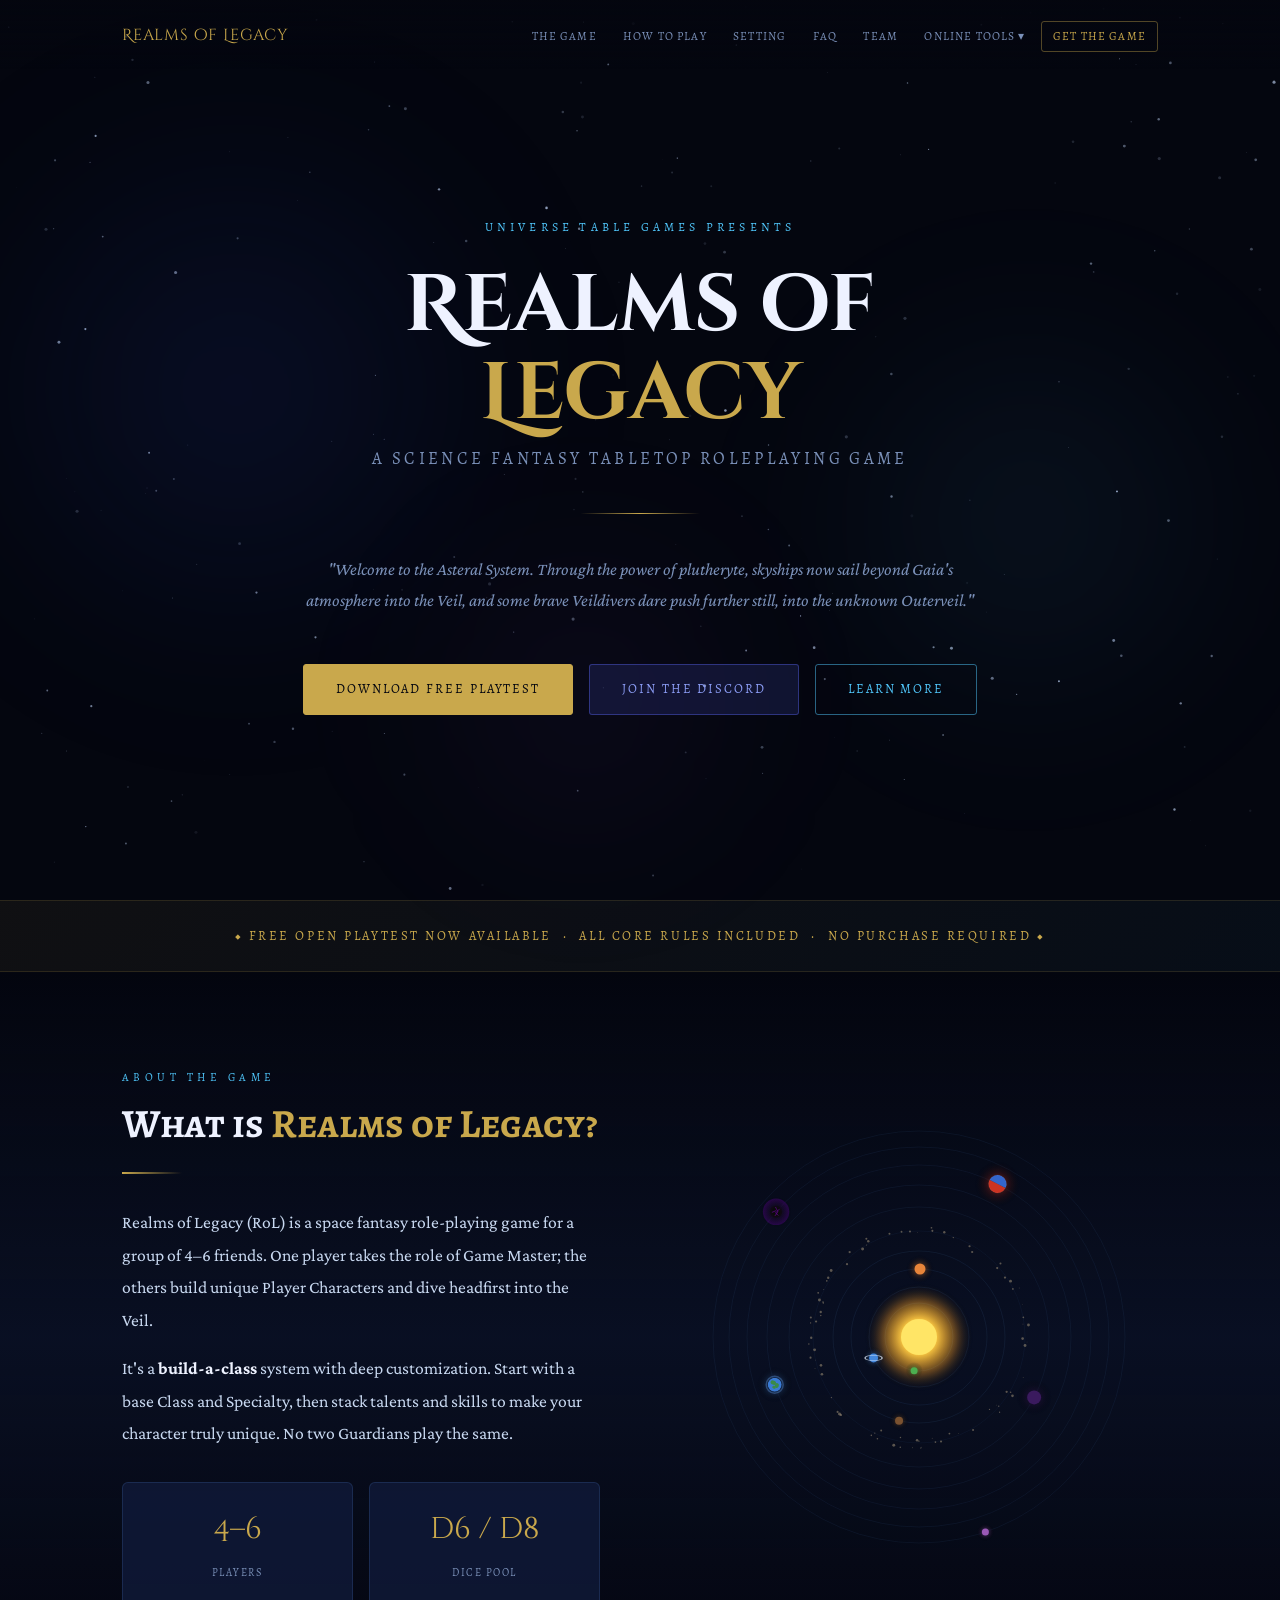
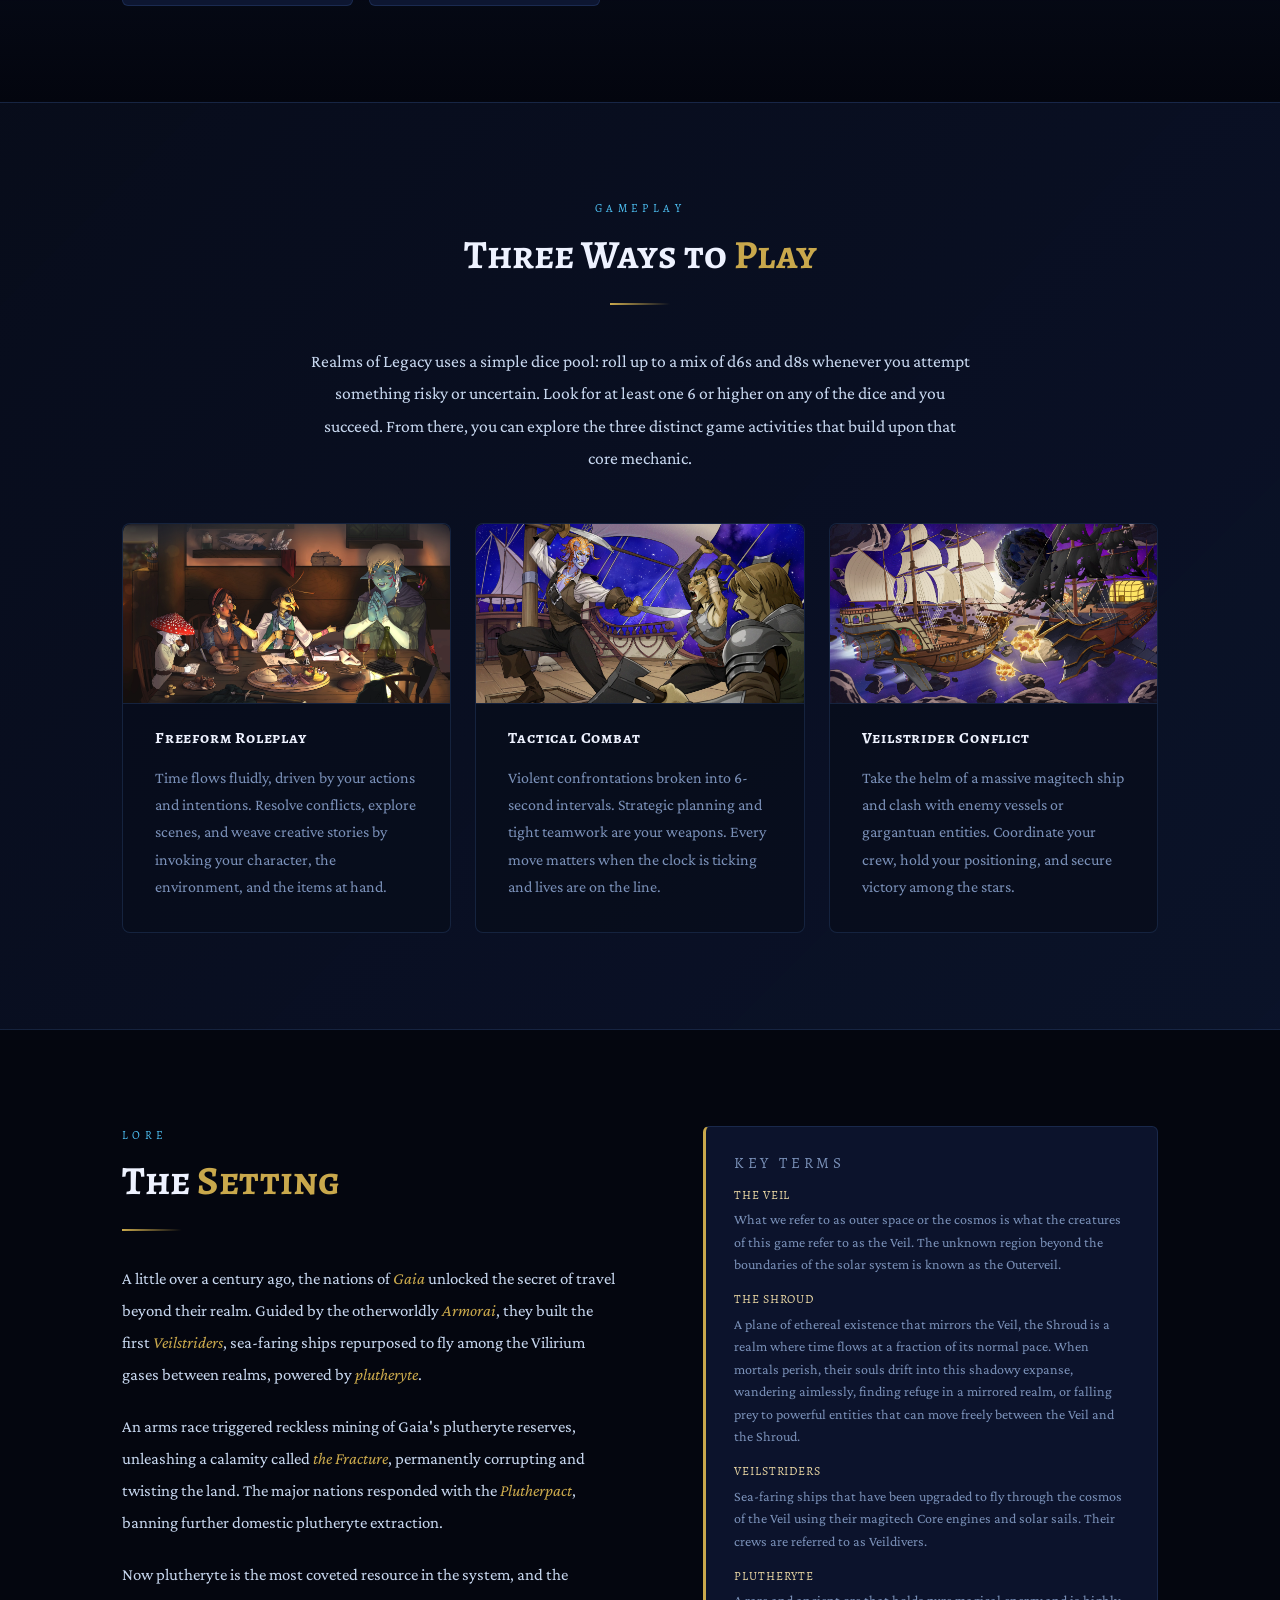
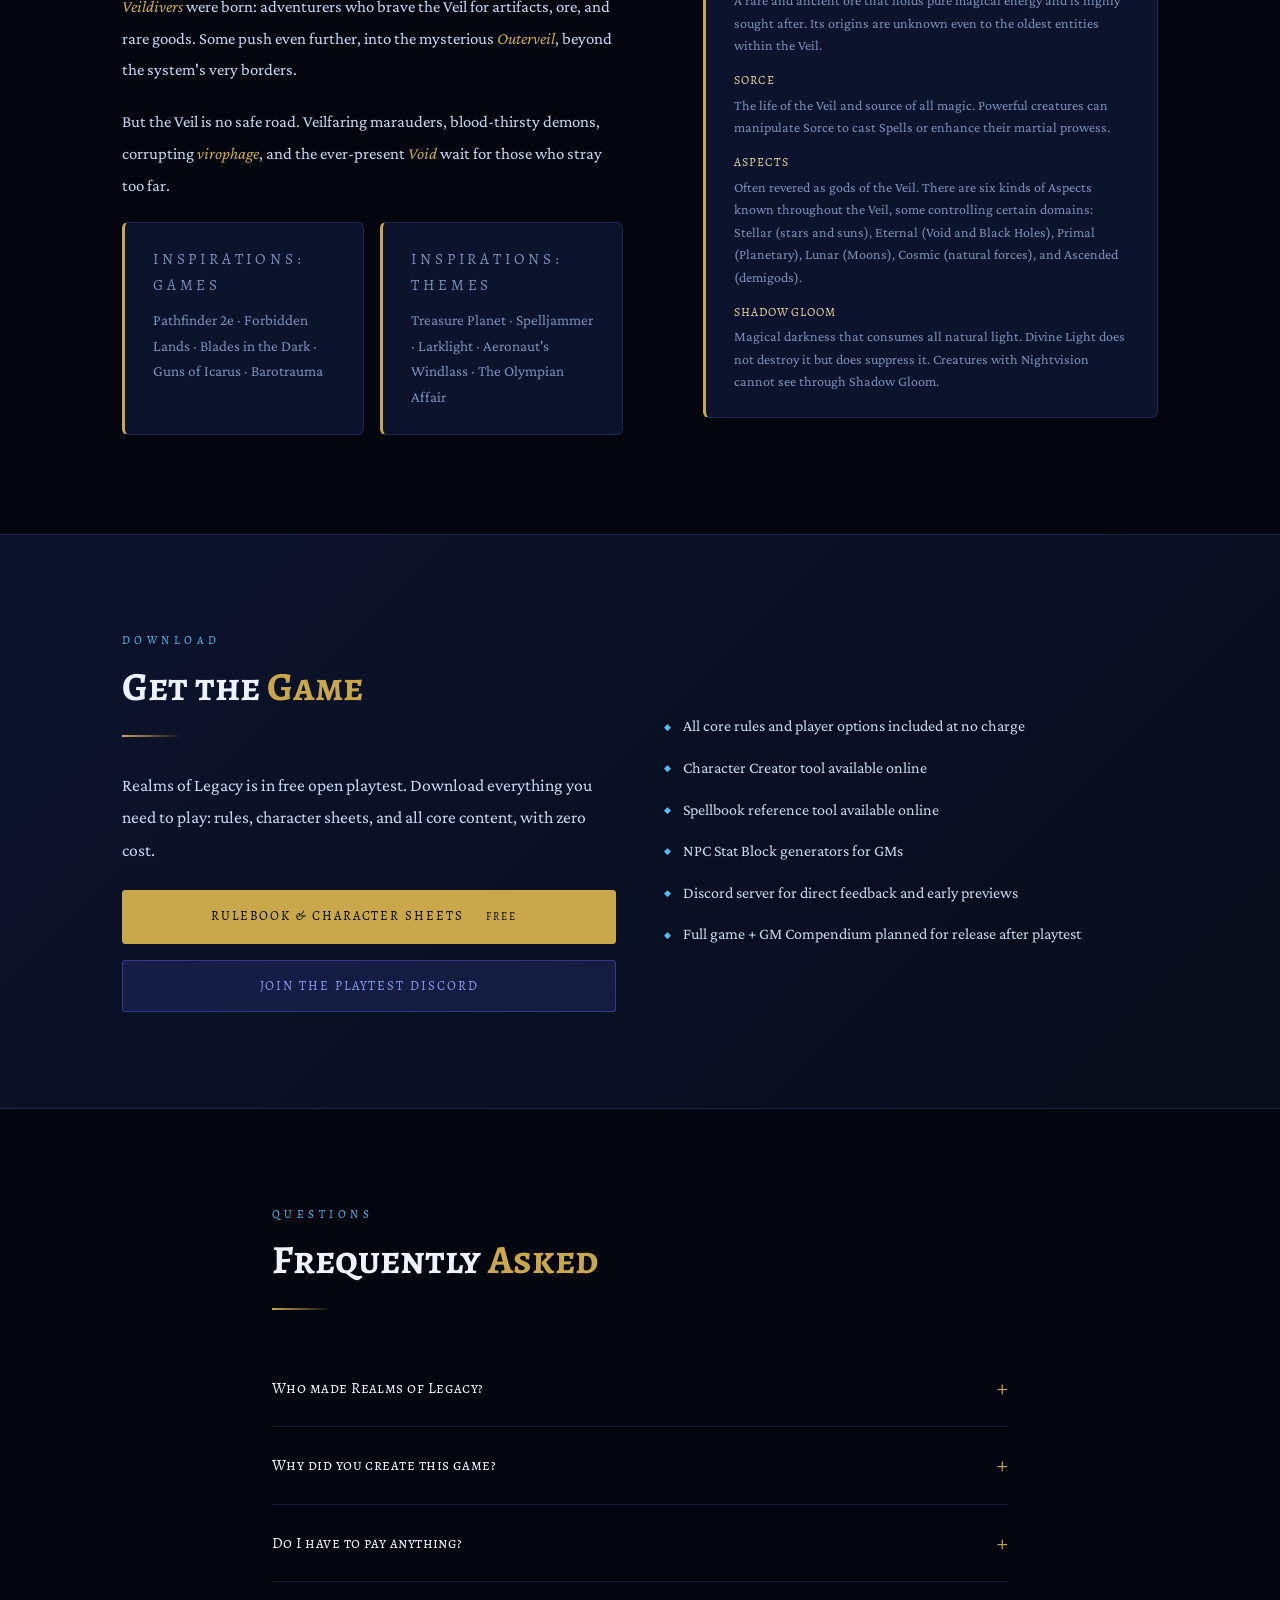
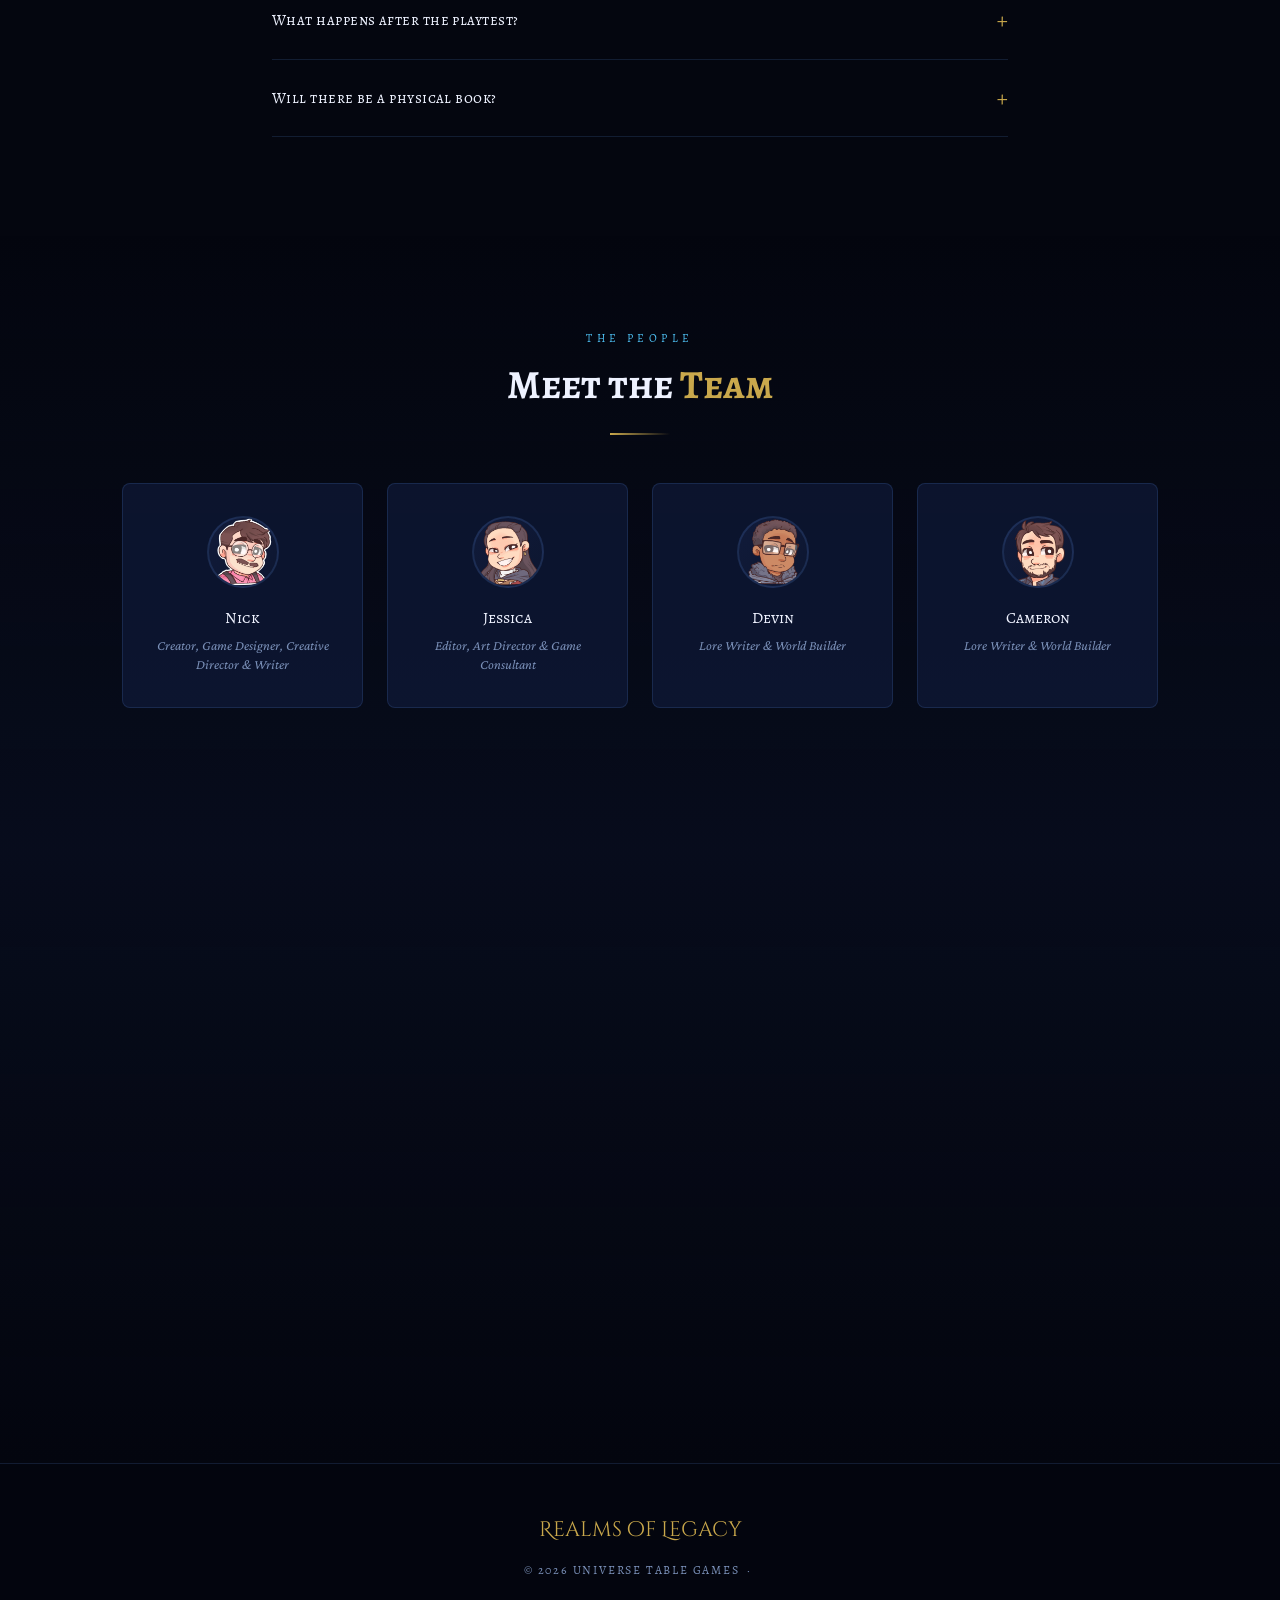
==== index.html @ 443386d6 "v3 v3" ====
<!DOCTYPE html>
<html lang="en">
<head>
  <meta charset="UTF-8" />
  <meta name="viewport" content="width=device-width, initial-scale=1.0" />
  <title>Realms of Legacy: A Science Fantasy TTRPG</title>
  <link rel="icon" href="images/favicon.svg" type="image/svg+xml" />
  <link rel="icon" href="images/favicon.ico" sizes="any" />
  <link rel="apple-touch-icon" href="images/apple-touch-icon.png" />
  <link rel="preconnect" href="https://fonts.googleapis.com" />
  <link rel="preconnect" href="https://fonts.gstatic.com" crossorigin />
  <link href="https://fonts.googleapis.com/css2?family=Cinzel+Decorative:wght@400;700&family=Alegreya+SC:wght@400;500;700&family=Crimson+Pro:ital,wght@0,300;0,400;0,600;1,300;1,400&display=swap" rel="stylesheet" />
  <link rel="stylesheet" href="styles.css" />
  <style>
    body {
      font-size: 1.1rem;
      line-height: 1.75;
      overflow-x: hidden;
    }
    /* Layout  */
    .container {
      position: relative;
      z-index: 1;
      max-width: 1100px;
      margin: 0 auto;
      padding: 0 2rem;
    }
    section { position: relative; z-index: 1; }
    /* Utility  */
    .glow-text { text-shadow: 0 0 20px var(--cyan-glow), 0 0 60px rgba(79,195,247,0.15); }
    .gold-text { color: var(--gold); }
    .dim { color: var(--text-dim); }
    /* Navigation  */
    nav {
      position: fixed;
      top: 0;
      left: 0;
      right: 0;
      z-index: 100;
      background: linear-gradient(180deg, rgba(4,6,15,0.97) 0%, rgba(4,6,15,0.0) 100%);
      padding: 1.2rem 0;
      transition: background 0.3s;
    }
    nav.scrolled {
      background: rgba(4,6,15,0.97);
      border-bottom: 1px solid var(--border);
      backdrop-filter: blur(12px);
    }
    nav .nav-inner {
      max-width: 1100px;
      margin: 0 auto;
      padding: 0 2rem;
      display: flex;
      align-items: center;
      justify-content: space-between;
      gap: 1rem;
    }
    .nav-links .nav-cta a {
      color: var(--gold);
      border: 1px solid rgba(201,168,76,0.4);
    }
    .nav-links .nav-cta a:hover {
      background: rgba(201,168,76,0.1);
      color: var(--gold-pale);
    }
    /* Hamburger */
    .nav-toggle {
      display: none;
      background: none;
      border: 1px solid var(--border);
      color: var(--cyan);
      padding: 0.4rem 0.6rem;
      border-radius: 4px;
      cursor: pointer;
      font-size: 1.1rem;
    }
    @media (max-width: 720px) {
      .nav-toggle { display: block; }
      .nav-links {
        display: none;
        position: absolute;
        top: 100%;
        left: 0;
        right: 0;
        background: rgba(4,6,15,0.98);
        border-bottom: 1px solid var(--border);
        flex-direction: column;
        padding: 1rem 2rem;
        gap: 0;
      }
      .nav-links.open { display: flex; }
      .nav-links a { font-size: 0.85rem; padding: 0.6rem 0; }
    }
    /* mainBanner  */
    #mainBanner {
      min-height: 100vh;
      display: flex;
      align-items: center;
      justify-content: center;
      text-align: center;
      padding: 8rem 2rem 6rem;
      position: relative;
    }
    .mainBanner-vignette {
      position: absolute;
      inset: 0;
      background: radial-gradient(ellipse 70% 70% at 50% 50%, transparent 0%, rgba(4,6,15,0.55) 100%);
      pointer-events: none;
    }
    .mainBanner-content { position: relative; z-index: 2; max-width: 820px; }
    .mainBanner-eyebrow {
      font-family: var(--font-heading);
      font-size: 0.75rem;
      letter-spacing: 0.35em;
      text-transform: uppercase;
      color: var(--cyan);
      margin-bottom: 1.5rem;
      opacity: 0;
      animation: fadeUp 0.8s 0.2s ease forwards;
    }
    .mainBanner-title {
      font-family: var(--font-display);
      font-size: clamp(2.4rem, 7vw, 5rem);
      font-weight: 700;
      line-height: 1.1;
      color: var(--white);
      margin-bottom: 0.4rem;
      opacity: 0;
      animation: fadeUp 0.9s 0.4s ease forwards;
    }
    .mainBanner-title span { color: var(--gold); }
    .mainBanner-subtitle {
      font-family: var(--font-heading);
      font-size: clamp(0.85rem, 2vw, 1.05rem);
      letter-spacing: 0.2em;
      text-transform: uppercase;
      color: var(--text-dim);
      margin-bottom: 2.5rem;
      opacity: 0;
      animation: fadeUp 0.9s 0.55s ease forwards;
    }
    .mainBanner-divider {
      width: 120px;
      height: 1px;
      background: linear-gradient(90deg, transparent, var(--gold), transparent);
      margin: 0 auto 2.5rem;
      opacity: 0;
      animation: fadeIn 0.8s 0.7s ease forwards;
    }
    .mainBanner-lore {
      font-size: 1.1rem;
      font-style: italic;
      color: var(--text-dim);
      max-width: 680px;
      margin: 0 auto 3rem;
      opacity: 0;
      animation: fadeUp 0.9s 0.8s ease forwards;
    }
    .mainBanner-actions {
      display: flex;
      gap: 1rem;
      justify-content: center;
      flex-wrap: wrap;
      opacity: 0;
      animation: fadeUp 0.9s 1s ease forwards;
    }
    /* Buttons  */
    .btn {
      display: inline-block;
      font-family: var(--font-heading);
      font-size: 0.8rem;
      letter-spacing: 0.15em;
      text-transform: uppercase;
      text-decoration: none;
      padding: 0.85rem 2rem;
      border-radius: 3px;
      transition: all 0.25s;
      cursor: pointer;
    }
    .btn-primary {
      background: var(--gold);
      color: var(--void);
      border: 1px solid var(--gold);
    }
    .btn-primary:hover {
      background: var(--gold-pale);
      box-shadow: 0 0 30px rgba(201,168,76,0.4);
      transform: translateY(-2px);
    }
    .btn-secondary {
      background: transparent;
      color: var(--cyan);
      border: 1px solid rgba(79,195,247,0.5);
    }
    .btn-secondary:hover {
      background: rgba(79,195,247,0.08);
      border-color: var(--cyan);
      box-shadow: 0 0 25px var(--cyan-glow);
      transform: translateY(-2px);
    }
    .btn-discord {
      background: rgba(88,101,242,0.15);
      color: #8b9cf4;
      border: 1px solid rgba(88,101,242,0.4);
    }
    .btn-discord:hover {
      background: rgba(88,101,242,0.25);
      border-color: #8b9cf4;
      transform: translateY(-2px);
    }
    /* Sections  */
    .section { padding: 6rem 0; }
    .section-label {
      font-family: var(--font-heading);
      font-size: 0.7rem;
      letter-spacing: 0.4em;
      text-transform: uppercase;
      color: var(--cyan);
      margin-bottom: 0.75rem;
    }
    .section-title {
      font-family: var(--font-heading);
      font-size: clamp(1.6rem, 4vw, 2.5rem);
      color: var(--white);
      margin-bottom: 1.5rem;
      line-height: 1.2;
    }
    .section-title span { color: var(--gold); }
    .section-divider {
      width: 60px;
      height: 2px;
      background: linear-gradient(90deg, var(--gold), transparent);
      margin-bottom: 2rem;
    }
    .section-body {
      font-size: 1.1rem;
      color: var(--text);
      max-width: 660px;
      line-height: 1.85;
    }
    /* About  */
    #about { background: linear-gradient(180deg, transparent 0%, rgba(13,22,48,0.6) 50%, transparent 100%); }
    #about .container {
      display: grid;
      grid-template-columns: 1fr 1fr;
      gap: 5rem;
      align-items: center;
    }
    .about-stat-grid {
      display: grid;
      grid-template-columns: 1fr 1fr;
      gap: 1rem;
      margin-top: 2rem;
    }
    .stat-card {
      background: rgba(17,27,58,0.8);
      border: 1px solid var(--border);
      border-radius: 6px;
      padding: 1.2rem;
      text-align: center;
      transition: border-color 0.25s, box-shadow 0.25s;
    }
    .stat-card:hover {
      border-color: rgba(79,195,247,0.4);
      box-shadow: 0 0 20px rgba(79,195,247,0.07);
    }
    .stat-num {
      font-family: var(--font-display);
      font-size: 1.9rem;
      color: var(--gold);
      display: block;
    }
    .stat-label {
      font-family: var(--font-heading);
      font-size: 0.65rem;
      letter-spacing: 0.15em;
      text-transform: uppercase;
      color: var(--text-dim);
    }
    .about-visual {
      position: relative;
      display: flex;
      align-items: center;
      justify-content: center;
      overflow: visible;
    }
    #solar-system {
      display: block;
      width: 440px;
      height: 440px;
    }
    @media (max-width: 860px) {
      #about .container { grid-template-columns: 1fr; gap: 3rem; }
      .about-visual { display: none; }
    }
    /* How It Plays  */
    #how {
      background: linear-gradient(135deg, rgba(8,13,28,0.95) 0%, rgba(13,22,48,0.8) 100%);
      border-top: 1px solid var(--border);
      border-bottom: 1px solid var(--border);
    }
    #how .container { text-align: center; }
    #how .section-divider { margin: 0 auto 2.5rem; }
    .modes-grid {
      display: grid;
      grid-template-columns: repeat(3, 1fr);
      gap: 1.5rem;
      margin-top: 3rem;
      text-align: left;
    }
    .mode-card {
      background: rgba(8,13,28,0.8);
      border: 1px solid var(--border);
      border-radius: 8px;
      padding: 2rem;
      transition: border-color 0.3s, transform 0.3s, box-shadow 0.3s;
      position: relative;
      overflow: hidden;
    }
    .mode-card::before {
      content: '';
      position: absolute;
      inset: 0;
      opacity: 0;
      transition: opacity 0.3s;
    }
    .mode-card:nth-child(1)::before { background: radial-gradient(circle at top left, rgba(79,195,247,0.06), transparent 70%); }
    .mode-card:nth-child(2)::before { background: radial-gradient(circle at top left, rgba(201,168,76,0.06), transparent 70%); }
    .mode-card:nth-child(3)::before { background: radial-gradient(circle at top left, rgba(180,100,255,0.06), transparent 70%); }
    .mode-card:hover { transform: translateY(-4px); border-color: rgba(79,195,247,0.3); box-shadow: 0 12px 40px rgba(0,0,0,0.3); }
    .mode-card:hover::before { opacity: 1; }
    .mode-icon {
      display: block;
      width: calc(100% + 4rem);
      height: 180px;
      object-fit: cover;
      margin: -2rem -2rem 1.25rem;
      border-radius: 8px 8px 0 0;
      border-bottom: 1px solid var(--border);
    }
    .mode-title {
      font-family: var(--font-heading);
      font-size: 1rem;
      letter-spacing: 0.05em;
      color: var(--white);
      margin-bottom: 0.75rem;
    }
    .mode-body { font-size: 1rem; color: var(--text-dim); line-height: 1.7; }
    @media (max-width: 720px) {
      .modes-grid { grid-template-columns: 1fr; }
    }
    /* Setting  */
    #setting .container {
      display: grid;
      grid-template-columns: 1.1fr 1fr;
      gap: 5rem;
      align-items: start;
    }
    .setting-lore {
      font-size: 1.05rem;
      color: var(--text);
      line-height: 1.9;
    }
    .setting-lore p { margin-bottom: 1.25rem; }
    .keyword {
      color: var(--gold);
      font-style: italic;
    }
    .setting-aside {
      position: sticky;
      top: 6rem;
    }
    .lore-card {
      background: rgba(17,27,58,0.7);
      border: 1px solid var(--border);
      border-left: 3px solid var(--gold);
      border-radius: 6px;
      padding: 1.5rem 1.75rem;
      margin-bottom: 1.25rem;
    }
    .lore-card-title {
      font-family: var(--font-heading);
      font-size: 0.7rem;
      letter-spacing: 0.25em;
      text-transform: uppercase;
      color: var(--gold);
      margin-bottom: 0.5rem;
    }
    .setting-inspirations {
      display: grid;
      grid-template-columns: 1fr 1fr;
      gap: 1rem;
      margin-top: 1.25rem;
    }
    .setting-inspirations .insp-card { margin-bottom: 0; }
    @media (max-width: 580px) {
      .setting-inspirations { grid-template-columns: 1fr; }
    }
    .lore-card p { font-size: 0.95rem; color: var(--text-dim); line-height: 1.7; }
    .key-terms { display: flex; flex-direction: column; gap: 0.85rem; }
    .kt-entry { display: flex; flex-direction: column; gap: 0.15rem; }
    .kt-name {
      font-family: var(--font-heading);
      font-size: 0.75rem;
      letter-spacing: 0.08em;
      color: var(--gold-pale);
      text-transform: uppercase;
    }
    .kt-def { font-size: 0.88rem; color: var(--text-dim); line-height: 1.6; }
    @media (max-width: 860px) {
      #setting .container { grid-template-columns: 1fr; gap: 3rem; }
      .setting-aside { position: static; }
    }
    /* Get the Game  */
    #get {
      background: linear-gradient(135deg, rgba(13,22,48,0.9) 0%, rgba(8,13,28,0.95) 100%);
      border-top: 1px solid var(--border);
      border-bottom: 1px solid var(--border);
    }
    #get .container {
      display: grid;
      grid-template-columns: 1fr 1fr;
      gap: 3rem;
      align-items: center;
    }
    .get-cta-group {
      display: flex;
      flex-direction: column;
      gap: 1rem;
      margin-top: 1.5rem;
    }
    .get-cta-group .btn { text-align: center; }
    .get-badge {
      display: inline-block;
      font-family: var(--font-heading);
      font-size: 0.65rem;
      letter-spacing: 0.2em;
      text-transform: uppercase;
      color: var(--void);
      background: var(--gold);
      padding: 0.2rem 0.6rem;
      border-radius: 2px;
      vertical-align: middle;
      margin-left: 0.5rem;
    }
    .get-feature-list {
      list-style: none;
      margin-top: 2rem;
    }
    .get-feature-list li {
      display: flex;
      align-items: flex-start;
      gap: 0.75rem;
      margin-bottom: 0.85rem;
      font-size: 1rem;
      color: var(--text);
    }
    .get-feature-list li::before {
      content: '◆';
      color: var(--cyan);
      font-size: 0.55rem;
      margin-top: 0.45rem;
      flex-shrink: 0;
    }
    @media (max-width: 720px) {
      #get .container { grid-template-columns: 1fr; }
    }
    /* FAQ  */
    #faq .container { max-width: 800px; }
    .faq-list { margin-top: 2.5rem; }
    .faq-item { border-bottom: 1px solid var(--border); }
    .faq-q {
      display: flex;
      justify-content: space-between;
      align-items: center;
      padding: 1.25rem 0;
      cursor: pointer;
      font-family: var(--font-heading);
      font-size: 0.95rem;
      letter-spacing: 0.03em;
      color: var(--white);
      transition: color 0.2s;
      gap: 1rem;
      list-style: none;
    }
    .faq-q:hover { color: var(--cyan); }
    .faq-q::after {
      content: '+';
      font-size: 1.3rem;
      color: var(--gold);
      flex-shrink: 0;
      transition: transform 0.3s;
    }
    .faq-item.open .faq-q::after { transform: rotate(45deg); }
    .faq-a {
      max-height: 0;
      overflow: hidden;
      transition: max-height 0.4s ease, padding 0.3s;
      font-size: 1rem;
      color: var(--text-dim);
      line-height: 1.8;
    }
    .faq-a-inner { padding: 0 0 1.25rem; }
    .faq-item.open .faq-a { max-height: 400px; }
    /* Team  */
    #team { background: linear-gradient(180deg, transparent 0%, rgba(13,22,48,0.4) 50%, transparent 100%); }
    #team .container { text-align: center; }
    #team .section-divider { margin: 0 auto 3rem; }
    .team-grid {
      display: grid;
      grid-template-columns: repeat(4, 1fr);
      gap: 1.5rem;
      margin-bottom: 3rem;
    }
    .team-card {
      background: rgba(17,27,58,0.7);
      border: 1px solid var(--border);
      border-radius: 8px;
      padding: 2rem 1.5rem;
      transition: border-color 0.3s, transform 0.3s;
    }
    .team-card:hover {
      border-color: rgba(201,168,76,0.3);
      transform: translateY(-3px);
    }
    .team-avatar {
      width: 72px;
      height: 72px;
      border-radius: 50%;
      background: linear-gradient(135deg, var(--surface), var(--mid));
      border: 2px solid var(--border);
      margin: 0 auto 1rem;
      display: flex;
      align-items: center;
      justify-content: center;
      font-family: var(--font-display);
      font-size: 1.5rem;
      color: var(--gold);
      overflow: hidden;
    }
    /* Portraits are transparent PNG-style art, so the gradient still shows behind them. */
    .team-avatar img {
      width: 100%;
      height: 100%;
      object-fit: cover;
      display: block;
    }
    .team-name {
      font-family: var(--font-heading);
      font-size: 1rem;
      color: var(--white);
      margin-bottom: 0.3rem;
    }
    .team-role {
      font-size: 0.85rem;
      color: var(--text-dim);
      font-style: italic;
      line-height: 1.4;
    }
    @media (max-width: 860px) {
      .team-grid { grid-template-columns: repeat(2, 1fr); }
    }
    @media (max-width: 480px) {
      .team-grid { grid-template-columns: 1fr; }
    }
    /* Credits */
    .credits-block {
      background: rgba(8,13,28,0.8);
      border: 1px solid var(--border);
      border-radius: 8px;
      padding: 2.5rem;
      text-align: left;
      max-width: 800px;
      margin: 0 auto 2rem;
    }
    .credits-block h3 {
      font-family: var(--font-heading);
      font-size: 0.7rem;
      letter-spacing: 0.3em;
      text-transform: uppercase;
      color: var(--gold);
      margin-bottom: 1rem;
    }
    .credits-grid {
      display: grid;
      grid-template-columns: repeat(2, 1fr);
      gap: 0.5rem 2rem;
    }
    .credits-grid a, .credits-grid span {
      font-size: 0.95rem;
      color: var(--text-dim);
      text-decoration: none;
      transition: color 0.2s;
    }
    .credits-grid a:hover { color: var(--cyan); }
    @media (max-width: 580px) {
      .credits-grid { grid-template-columns: 1fr; }
    }
    /* Playtesters */
    .playtesters-wrap {
      display: flex;
      flex-wrap: wrap;
      gap: 0.75rem;
      justify-content: center;
      margin-top: 1.5rem;
    }
    .playtester-chip {
      font-family: var(--font-heading);
      font-size: 0.75rem;
      letter-spacing: 0.08em;
      color: var(--text-dim);
      background: rgba(17,27,58,0.8);
      border: 1px solid var(--border);
      border-radius: 999px;
      padding: 0.35rem 1rem;
      transition: border-color 0.2s, color 0.2s;
    }
    .playtester-chip:hover {
      border-color: rgba(79,195,247,0.4);
      color: var(--cyan);
    }
    /* Footer  */
    footer {
      position: relative;
      z-index: 1;
      text-align: center;
      padding: 3rem 2rem;
      border-top: 1px solid var(--border);
      background: rgba(4,6,15,0.9);
    }
    footer p {
      font-family: var(--font-heading);
      font-size: 0.75rem;
      letter-spacing: 0.15em;
      color: var(--text-dim);
      text-transform: uppercase;
    }
    footer .footer-logo {
      font-family: var(--font-display);
      font-size: 1.3rem;
      color: var(--gold);
      display: block;
      margin-bottom: 0.75rem;
    }
    /* Scroll Animations  */
    .reveal {
      opacity: 0;
      transform: translateY(28px);
      transition: opacity 0.7s ease, transform 0.7s ease;
    }
    .reveal.visible {
      opacity: 1;
      transform: translateY(0);
    }
    @keyframes fadeUp { from { opacity: 0; transform: translateY(24px); } to { opacity: 1; transform: translateY(0); } }
    @keyframes fadeIn { from { opacity: 0; } to { opacity: 1; } }
    @keyframes spin { to { transform: rotate(360deg); } }
    /* Cosmic Nebula behind mainBanner  */
    .nebula {
      position: absolute;
      border-radius: 50%;
      filter: blur(80px);
      pointer-events: none;
    }
    .nebula-1 {
      width: 600px;
      height: 600px;
      background: radial-gradient(circle, rgba(30,60,160,0.18), transparent 70%);
      top: 10%;
      left: -5%;
    }
    .nebula-2 {
      width: 500px;
      height: 500px;
      background: radial-gradient(circle, rgba(79,195,247,0.08), transparent 70%);
      top: 30%;
      right: 0%;
    }
    .nebula-3 {
      width: 400px;
      height: 400px;
      background: radial-gradient(circle, rgba(150,80,220,0.07), transparent 70%);
      bottom: 0%;
      left: 30%;
    }
    /* Highlight Band  */
    .highlight-band {
      background: linear-gradient(135deg, rgba(201,168,76,0.06), rgba(79,195,247,0.04));
      border-top: 1px solid rgba(201,168,76,0.15);
      border-bottom: 1px solid rgba(201,168,76,0.15);
      padding: 1.5rem 0;
      text-align: center;
      font-family: var(--font-heading);
      font-size: 0.8rem;
      letter-spacing: 0.2em;
      text-transform: uppercase;
      color: var(--gold);
    }
  </style>
</head>
<body>
<!-- Starfield -->
  <canvas id="starfield"></canvas>

  <!-- Nebula layers -->
  <div class="nebula nebula-1" aria-hidden="true"></div>
  <div class="nebula nebula-2" aria-hidden="true"></div>
  <div class="nebula nebula-3" aria-hidden="true"></div>

  <!-- ─── NAV ─── -->
  <nav id="main-nav">
    <div class="nav-inner">
      <a href="#mainBanner" class="nav-logo">Realms of Legacy</a>
      <button class="nav-toggle" aria-label="Toggle menu" onclick="this.closest('nav').querySelector('.nav-links').classList.toggle('open')">☰</button>
      <ul class="nav-links">
        <li><a href="#about">The Game</a></li>
        <li><a href="#how">How to Play</a></li>
        <li><a href="#setting">Setting</a></li>
        <li><a href="#faq">FAQ</a></li>
        <li><a href="#team">Team</a></li>
        <li class="nav-dropdown">
          <a href="#" class="nav-dropdown-toggle" onclick="toggleDropdown(event)">Online Tools ▾</a>
          <ul class="nav-dropdown-menu">
            <li><a href="https://playercharactercreator.realmsoflegacy.com/" target="_blank">Character Builder</a></li>
            <li><a href="https://spellbook.realmsoflegacy.com/" target="_blank">Spellbook</a></li>
            <li><a href="https://npcbuilder.realmsoflegacy.com/" target="_blank">NPC Tools</a></li>
            <li><a href="bestiary.html">Bestiary</a></li>
          </ul>
        </li>
        <li class="nav-cta"><a href="https://mr-universe-utg.itch.io/realms-of-legacy" target="_blank">Get the Game</a></li>
      </ul>
    </div>
  </nav>

  <!-- ─── mainBanner ─── -->
  <section id="mainBanner">
    <div class="mainBanner-content container">
      <p class="mainBanner-eyebrow">Universe Table Games Presents</p>
      <h1 class="mainBanner-title">Realms of <span>Legacy</span></h1>
      <p class="mainBanner-subtitle">A Science Fantasy Tabletop Roleplaying Game</p>
      <div class="mainBanner-divider"></div>
      <p class="mainBanner-lore">
        "Welcome to the Asteral System. Through the power of plutheryte, skyships now sail beyond Gaia's
        atmosphere into the Veil, and some brave Veildivers dare push further still, into the unknown Outerveil."
      </p>
      <div class="mainBanner-actions">
        <a href="https://mr-universe-utg.itch.io/realms-of-legacy" target="_blank" class="btn btn-primary">Download Free Playtest</a>
        <a href="https://discord.gg/D8beSNB8Tm" target="_blank" class="btn btn-discord">Join the Discord</a>
        <a href="#about" class="btn btn-secondary">Learn More</a>
      </div>
    </div>
  </section>

  <!-- ─── HIGHLIGHT BAND ─── -->
  <div class="highlight-band">
    ◆ Free Open Playtest Now Available &nbsp;·&nbsp; All Core Rules Included &nbsp;·&nbsp; No Purchase Required ◆
  </div>

  <!-- ─── ABOUT ─── -->
  <section id="about" class="section">
    <div class="container">
      <div>
        <p class="section-label reveal">About the Game</p>
        <h2 class="section-title reveal">What is <span>Realms of Legacy?</span></h2>
        <div class="section-divider reveal"></div>
        <p class="section-body reveal">
          Realms of Legacy (RoL) is a space fantasy role-playing game for a group of 4–6 friends. One player takes the
          role of Game Master; the others build unique Player Characters and dive headfirst into the Veil.
        </p>
        <p class="section-body reveal" style="margin-top:1rem;">
          It's a <strong style="color:var(--white)">build-a-class</strong> system with deep customization.
          Start with a base Class and Specialty, then stack talents and skills to make your character truly unique.
          No two Guardians play the same.
        </p>
        <div class="about-stat-grid reveal">
          <div class="stat-card">
            <span class="stat-num">4–6</span>
            <span class="stat-label">Players</span>
          </div>
          <div class="stat-card">
            <span class="stat-num">d6 / d8</span>
            <span class="stat-label">Dice Pool</span>
          </div>
        </div>
      </div>
      <div class="about-visual" aria-hidden="true">
        <canvas id="solar-system" width="440" height="440"></canvas>
      </div>
    </div>
  </section>

  <!-- ─── HOW IT PLAYS ─── -->
  <section id="how" class="section">
    <div class="container">
      <p class="section-label reveal">Gameplay</p>
      <h2 class="section-title reveal">Three Ways to <span>Play</span></h2>
      <div class="section-divider reveal"></div>
      <p class="section-body reveal" style="margin:0 auto;">
        Realms of Legacy uses a simple dice pool: roll up to a mix of d6s and d8s whenever you attempt something risky or uncertain. Look for at least one 6 or higher on any of the dice and you succeed.
        From there, you can explore the three distinct game activities that build upon that core mechanic.
      </p>
      <div class="modes-grid">
        <div class="mode-card reveal">
          <img class="mode-icon" src="images/freeform-roleplay.webp" alt="" loading="lazy">
          <h3 class="mode-title">Freeform Roleplay</h3>
          <p class="mode-body">Time flows fluidly, driven by your actions and intentions. Resolve conflicts, explore scenes, and weave creative stories by invoking your character, the environment, and the items at hand.</p>
        </div>
        <div class="mode-card reveal">
          <img class="mode-icon" src="images/tactical-combat.webp" alt="" loading="lazy">
          <h3 class="mode-title">Tactical Combat</h3>
          <p class="mode-body">Violent confrontations broken into 6-second intervals. Strategic planning and tight teamwork are your weapons. Every move matters when the clock is ticking and lives are on the line.</p>
        </div>
        <div class="mode-card reveal">
          <img class="mode-icon" src="images/veilstrider-conflict.webp" alt="" loading="lazy">
          <h3 class="mode-title">Veilstrider Conflict</h3>
          <p class="mode-body">Take the helm of a massive magitech ship and clash with enemy vessels or gargantuan entities. Coordinate your crew, hold your positioning, and secure victory among the stars.</p>
        </div>
      </div>
    </div>
  </section>

  <!-- ─── SETTING ─── -->
  <section id="setting" class="section">
    <div class="container">
      <div>
        <p class="section-label reveal">Lore</p>
        <h2 class="section-title reveal">The <span>Setting</span></h2>
        <div class="section-divider reveal"></div>
        <div class="setting-lore reveal">
          <p>
            A little over a century ago, the nations of <span class="keyword">Gaia</span> unlocked the secret
            of travel beyond their realm. Guided by the otherworldly <span class="keyword">Armorai</span>,
            they built the first <span class="keyword">Veilstriders</span>, sea-faring ships repurposed to
            fly among the Vilirium gases between realms, powered by <span class="keyword">plutheryte</span>.
          </p>
          <p>
            An arms race triggered reckless mining of Gaia's plutheryte reserves, unleashing a calamity
            called <span class="keyword">the Fracture</span>, permanently corrupting and twisting the land.
            The major nations responded with the <span class="keyword">Plutherpact</span>, banning further
            domestic plutheryte extraction.
          </p>
          <p>
            Now plutheryte is the most coveted resource in the system, and the <span class="keyword">Veildivers</span>
            were born: adventurers who brave the Veil for artifacts, ore, and rare goods. Some push even
            further, into the mysterious <span class="keyword">Outerveil</span>, beyond the system's very borders.
          </p>
          <p>
            But the Veil is no safe road. Veilfaring marauders, blood-thirsty demons, corrupting
            <span class="keyword">virophage</span>, and the ever-present <span class="keyword">Void</span>
            wait for those who stray too far.
          </p>
        </div>
        <div class="setting-inspirations reveal">
          <div class="lore-card insp-card">
            <p class="lore-card-title">Inspirations: Games</p>
            <p>Pathfinder 2e · Forbidden Lands · Blades in the Dark · Guns of Icarus · Barotrauma</p>
          </div>
          <div class="lore-card insp-card">
            <p class="lore-card-title">Inspirations: Themes</p>
            <p>Treasure Planet · Spelljammer · Larklight · Aeronaut's Windlass · The Olympian Affair</p>
          </div>
        </div>
      </div>
      <div class="setting-aside">
        <div class="lore-card reveal">
          <p class="lore-card-title">Key Terms</p>
          <div class="key-terms">
            <div class="kt-entry">
              <span class="kt-name">The Veil</span>
              <span class="kt-def">What we refer to as outer space or the cosmos is what the creatures of this game refer to as the Veil. The unknown region beyond the boundaries of the solar system is known as the Outerveil.</span>
            </div>
            <div class="kt-entry">
              <span class="kt-name">The Shroud</span>
              <span class="kt-def">A plane of ethereal existence that mirrors the Veil, the Shroud is a realm where time flows at a fraction of its normal pace. When mortals perish, their souls drift into this shadowy expanse, wandering aimlessly, finding refuge in a mirrored realm, or falling prey to powerful entities that can move freely between the Veil and the Shroud.</span>
            </div>
            <div class="kt-entry">
              <span class="kt-name">Veilstriders</span>
              <span class="kt-def">Sea-faring ships that have been upgraded to fly through the cosmos of the Veil using their magitech Core engines and solar sails. Their crews are referred to as Veildivers.</span>
            </div>
            <div class="kt-entry">
              <span class="kt-name">Plutheryte</span>
              <span class="kt-def">A rare and ancient ore that holds pure magical energy and is highly sought after. Its origins are unknown even to the oldest entities within the Veil.</span>
            </div>
            <div class="kt-entry">
              <span class="kt-name">Sorce</span>
              <span class="kt-def">The life of the Veil and source of all magic. Powerful creatures can manipulate Sorce to cast Spells or enhance their martial prowess.</span>
            </div>
            <div class="kt-entry">
              <span class="kt-name">Aspects</span>
              <span class="kt-def">Often revered as gods of the Veil. There are six kinds of Aspects known throughout the Veil, some controlling certain domains: Stellar (stars and suns), Eternal (Void and Black Holes), Primal (Planetary), Lunar (Moons), Cosmic (natural forces), and Ascended (demigods).</span>
            </div>
            <div class="kt-entry">
              <span class="kt-name">Shadow Gloom</span>
              <span class="kt-def">Magical darkness that consumes all natural light. Divine Light does not destroy it but does suppress it. Creatures with Nightvision cannot see through Shadow Gloom.</span>
            </div>
          </div>
        </div>
      </div>
    </div>
  </section>

  <!-- ─── GET THE GAME ─── -->
  <section id="get" class="section">
    <div class="container">
      <div>
        <p class="section-label reveal">Download</p>
        <h2 class="section-title reveal">Get the <span>Game</span></h2>
        <div class="section-divider reveal"></div>
        <p class="section-body reveal">
          Realms of Legacy is in free open playtest. Download everything you need to play:
          rules, character sheets, and all core content, with zero cost.
        </p>
        <div class="get-cta-group reveal">
          <a href="https://mr-universe-utg.itch.io/realms-of-legacy" target="_blank" class="btn btn-primary">
            Rulebook &amp; Character Sheets <span class="get-badge">Free</span>
          </a>
          <a href="https://discord.gg/D8beSNB8Tm" target="_blank" class="btn btn-discord">
            Join the Playtest Discord
          </a>
        </div>
      </div>
      <div>
        <ul class="get-feature-list reveal">
          <li>All core rules and player options included at no charge</li>
          <li>Character Creator tool available online</li>
          <li>Spellbook reference tool available online</li>
          <li>NPC Stat Block generators for GMs</li>
          <li>Discord server for direct feedback and early previews</li>
          <li>Full game + GM Compendium planned for release after playtest</li>
        </ul>
      </div>
    </div>
  </section>

  <!-- ─── FAQ ─── -->
  <section id="faq" class="section">
    <div class="container">
      <p class="section-label reveal">Questions</p>
      <h2 class="section-title reveal">Frequently <span>Asked</span></h2>
      <div class="section-divider reveal"></div>
      <div class="faq-list reveal">
        <div class="faq-item">
          <div class="faq-q" onclick="toggleFaq(this)">Who made Realms of Legacy?</div>
          <div class="faq-a"><div class="faq-a-inner">I'm Nick (Mr. Universe online), and I've been playing and running tabletop games for over a decade. I've been working on Realms of Legacy for a couple of years now alongside a team of friends and collaborators.</div></div>
        </div>
        <div class="faq-item">
          <div class="faq-q" onclick="toggleFaq(this)">Why did you create this game?</div>
          <div class="faq-a"><div class="faq-a-inner">I wanted a space fantasy game that blended crunchy tactical combat, to-the-point exploration, and engaging starship battles. I also wanted deep character customization, players who stay engaged outside their turns, and dice rolls everyone could interpret instantly.</div></div>
        </div>
        <div class="faq-item">
          <div class="faq-q" onclick="toggleFaq(this)">Do I have to pay anything?</div>
          <div class="faq-a"><div class="faq-a-inner">No. All rules, player options, and GM options are currently free during the open playtest phase. Download everything you need from itch.io at no cost.</div></div>
        </div>
        <div class="faq-item">
          <div class="faq-q" onclick="toggleFaq(this)">What happens after the playtest?</div>
          <div class="faq-a"><div class="faq-a-inner">The full Player Codex (all core rules and options) will remain free to download. The paid core rulebook will add the GM Compendium (in-depth encounter creation tools) and the Veildiver's Guide to the Veil (official setting content and worldbuilding inspiration).</div></div>
        </div>
        <div class="faq-item">
          <div class="faq-q" onclick="toggleFaq(this)">Will there be a physical book?</div>
          <div class="faq-a"><div class="faq-a-inner">Yes, a print-on-demand version is planned for DriveThruRPG after the game reaches full release. The digital version will launch first.</div></div>
        </div>
      </div>
    </div>
  </section>

  <!-- ─── TEAM ─── -->
  <section id="team" class="section">
    <div class="container">
      <p class="section-label reveal">The People</p>
      <h2 class="section-title reveal">Meet the <span>Team</span></h2>
      <div class="section-divider reveal"></div>
      <div class="team-grid reveal">
        <div class="team-card">
          <div class="team-avatar"><img src="images/Nick.webp" alt="" width="72" height="72" loading="lazy" /></div>
          <p class="team-name">Nick</p>
          <p class="team-role">Creator, Game Designer, Creative Director & Writer</p>
        </div>
        <div class="team-card">
          <div class="team-avatar"><img src="images/Jessica.webp" alt="" width="72" height="72" loading="lazy" /></div>
          <p class="team-name">Jessica</p>
          <p class="team-role">Editor, Art Director & Game Consultant</p>
        </div>
        <div class="team-card">
          <div class="team-avatar"><img src="images/Devin.webp" alt="" width="72" height="72" loading="lazy" /></div>
          <p class="team-name">Devin</p>
          <p class="team-role">Lore Writer & World Builder</p>
        </div>
        <div class="team-card">
          <div class="team-avatar"><img src="images/Cameron.webp" alt="" width="72" height="72" loading="lazy" /></div>
          <p class="team-name">Cameron</p>
          <p class="team-role">Lore Writer & World Builder</p>
        </div>
      </div>

      <!-- Credits -->
      <div class="credits-block reveal">
        <h3>Additional Credits</h3>
        <div class="credits-grid">
          <a href="https://kendramorganart.carrd.co/" target="_blank">Kendra Morgan, Lead Artist</a>
          <a href="https://www.artstation.com/gornik" target="_blank">Nikolai Gorishnii, Lead Artist</a>
          <a href="https://www.artstation.com/tipovangog" target="_blank">Aidar Kumushbekov, Lead Artist</a>
          <a href="https://www.SamanthaChapmanEditing.com" target="_blank">Samantha Chapman, Editing</a>
          <a href="https://www.fiverr.com/s/wr5VWg" target="_blank">Nicholas L. Carter, Editing</a>
          <a href="https://www.fiverr.com/gafree_" target="_blank">Gafree, Artist</a>
          <a href="https://www.fiverr.com/bluidu" target="_blank">Lena Gerner, Artist</a>
          <a href="https://k0r1.crd.co/" target="_blank">k0r1, Artist</a>
          <span>Torororos, Artist</span>
          <span>Alex Coggon, Artist</span>
          <span>N.D. Chenard, Artist</span>
          <span>Ali Nakhaei, Artist</span>
          <span>Zahra Vakili, Artist</span>
          <span>Hassane Oussellou, Artist</span>
          <a href="https://www.fiverr.com/s/jw4gVo" target="_blank">Arturo G. Martinez, Cartographer</a>
          <a href="https://purasoza.com/" target="_blank">Samuel Soza, Graphic Design</a>
          <a href="https://www.fiverr.com/lesmarc_art" target="_blank">Marcos Lescano, Graphic Design</a>
          <a href="https://rymarq.itch.io/" target="_blank">Kevin P. T., Game Consultation</a>
          <a href="https://purplepeoplegames.itch.io/" target="_blank">Danial K., Game Consultation</a>
        </div>
      </div>

      <!-- Playtesters -->
      <div class="reveal">
        <p class="section-label" style="text-align:center; margin-bottom:0.5rem;">Veteran Playtesters</p>
        <div class="playtesters-wrap">
          <span class="playtester-chip">Cade</span>
          <span class="playtester-chip">Joshua R.</span>
          <span class="playtester-chip">Martin</span>
          <span class="playtester-chip">Dan M.</span>
          <span class="playtester-chip">Devin C.</span>
          <span class="playtester-chip">Daniel K.</span>
          <span class="playtester-chip">Jordan</span>
          <span class="playtester-chip">Jessica</span>
          <span class="playtester-chip">Brian</span>
          <span class="playtester-chip">Briana G.</span>
          <span class="playtester-chip">RyMarq</span>
          <span class="playtester-chip">Staxlotl</span>
          <span class="playtester-chip">Cameron</span>
          <span class="playtester-chip">Devin T.</span>
          <span class="playtester-chip">Nicole</span>
        </div>
      </div>
    </div>
  </section>

  <!-- ─── FOOTER ─── -->
  <footer>
    <div class="container">
      <span class="footer-logo">Realms of Legacy</span>
      <p>© 2026 Universe Table Games &nbsp;·&nbsp;</p>
    </div>
  </footer>

<script src="shared.js"></script>
<script src="index.js"></script>
</body>
</html>
---- styles.css ----
/* ─── Reset & Base ─── */
:root {
  --void: #04060f;
  --deep: #080d1c;
  --mid: #0d1630;
  --surface: #111b3a;
  --border: rgba(100, 160, 255, 0.15);
  --border-gold: rgba(201,168,76,0.25);
  --cyan: #4fc3f7;
  --cyan-glow: rgba(79, 195, 247, 0.35);
  --gold: #c9a84c;
  --gold-pale: #e8d5a3;
  --text: #c8d8f0;
  --text-dim: #7a90b8;
  --white: #eef2ff;
  --font-display: 'Cinzel Decorative', serif;
  --font-heading: 'Alegreya SC', serif;
  --font-body: 'Crimson Pro', serif;
  --font-table: 'Literata', Georgia, serif;
}

*, *::before, *::after { box-sizing: border-box; margin: 0; padding: 0; }
html { scroll-behavior: smooth; }
body {
  background-color: var(--void);
  color: var(--text);
  font-family: var(--font-body);
}

/* ─── Starfield Canvas ─── */
#starfield {
      position: fixed;
      inset: 0;
      z-index: 0;
      pointer-events: none;
    }

/* ─── Navigation ─── */
.nav-logo {
      font-family: var(--font-display);
      font-size: 1rem;
      color: var(--gold);
      text-decoration: none;
      letter-spacing: 0.05em;
      white-space: nowrap;
    }
.nav-links {
      display: flex;
      list-style: none;
      gap: 0.25rem;
      flex-wrap: wrap;
      justify-content: flex-end;
    }
.nav-links a {
      color: var(--text-dim);
      text-decoration: none;
      font-family: var(--font-heading);
      font-size: 0.72rem;
      letter-spacing: 0.1em;
      text-transform: uppercase;
      padding: 0.4rem 0.7rem;
      border-radius: 3px;
      transition: color 0.2s, background 0.2s;
    }
.nav-links a:hover {
      color: var(--cyan);
      background: rgba(79,195,247,0.07);
    }

/* ─── Online Tools dropdown ─── */
.nav-dropdown { position: relative; }
.nav-dropdown-toggle { cursor: pointer; }
.nav-dropdown-menu {
      display: none;
      position: absolute;
      top: calc(100% + 8px);
      left: 50%;
      transform: translateX(-50%);
      background: rgba(4,6,15,0.98);
      border: 1px solid var(--border);
      border-radius: 6px;
      list-style: none;
      padding: 0.4rem 0;
      min-width: 180px;
      box-shadow: 0 8px 30px rgba(0,0,0,0.5);
      z-index: 200;
      backdrop-filter: blur(12px);
    }
.nav-dropdown.open .nav-dropdown-menu { display: block; }
.nav-dropdown-menu li a {
      display: block;
      padding: 0.5rem 1rem;
      font-family: var(--font-heading);
      font-size: 0.68rem;
      letter-spacing: 0.1em;
      text-transform: uppercase;
      color: var(--text-dim);
      text-decoration: none;
      transition: color 0.15s, background 0.15s;
      white-space: nowrap;
    }
.nav-dropdown-menu li a:hover { color: var(--cyan); background: rgba(79,195,247,0.07); }
.nav-dropdown-menu li:not(:last-child) { border-bottom: 1px solid var(--border); }
.nav-toggle { display: none; background: none; border: 1px solid var(--border); color: var(--cyan); padding: 0.4rem 0.6rem; border-radius: 4px; cursor: pointer; font-size: 1.1rem; }
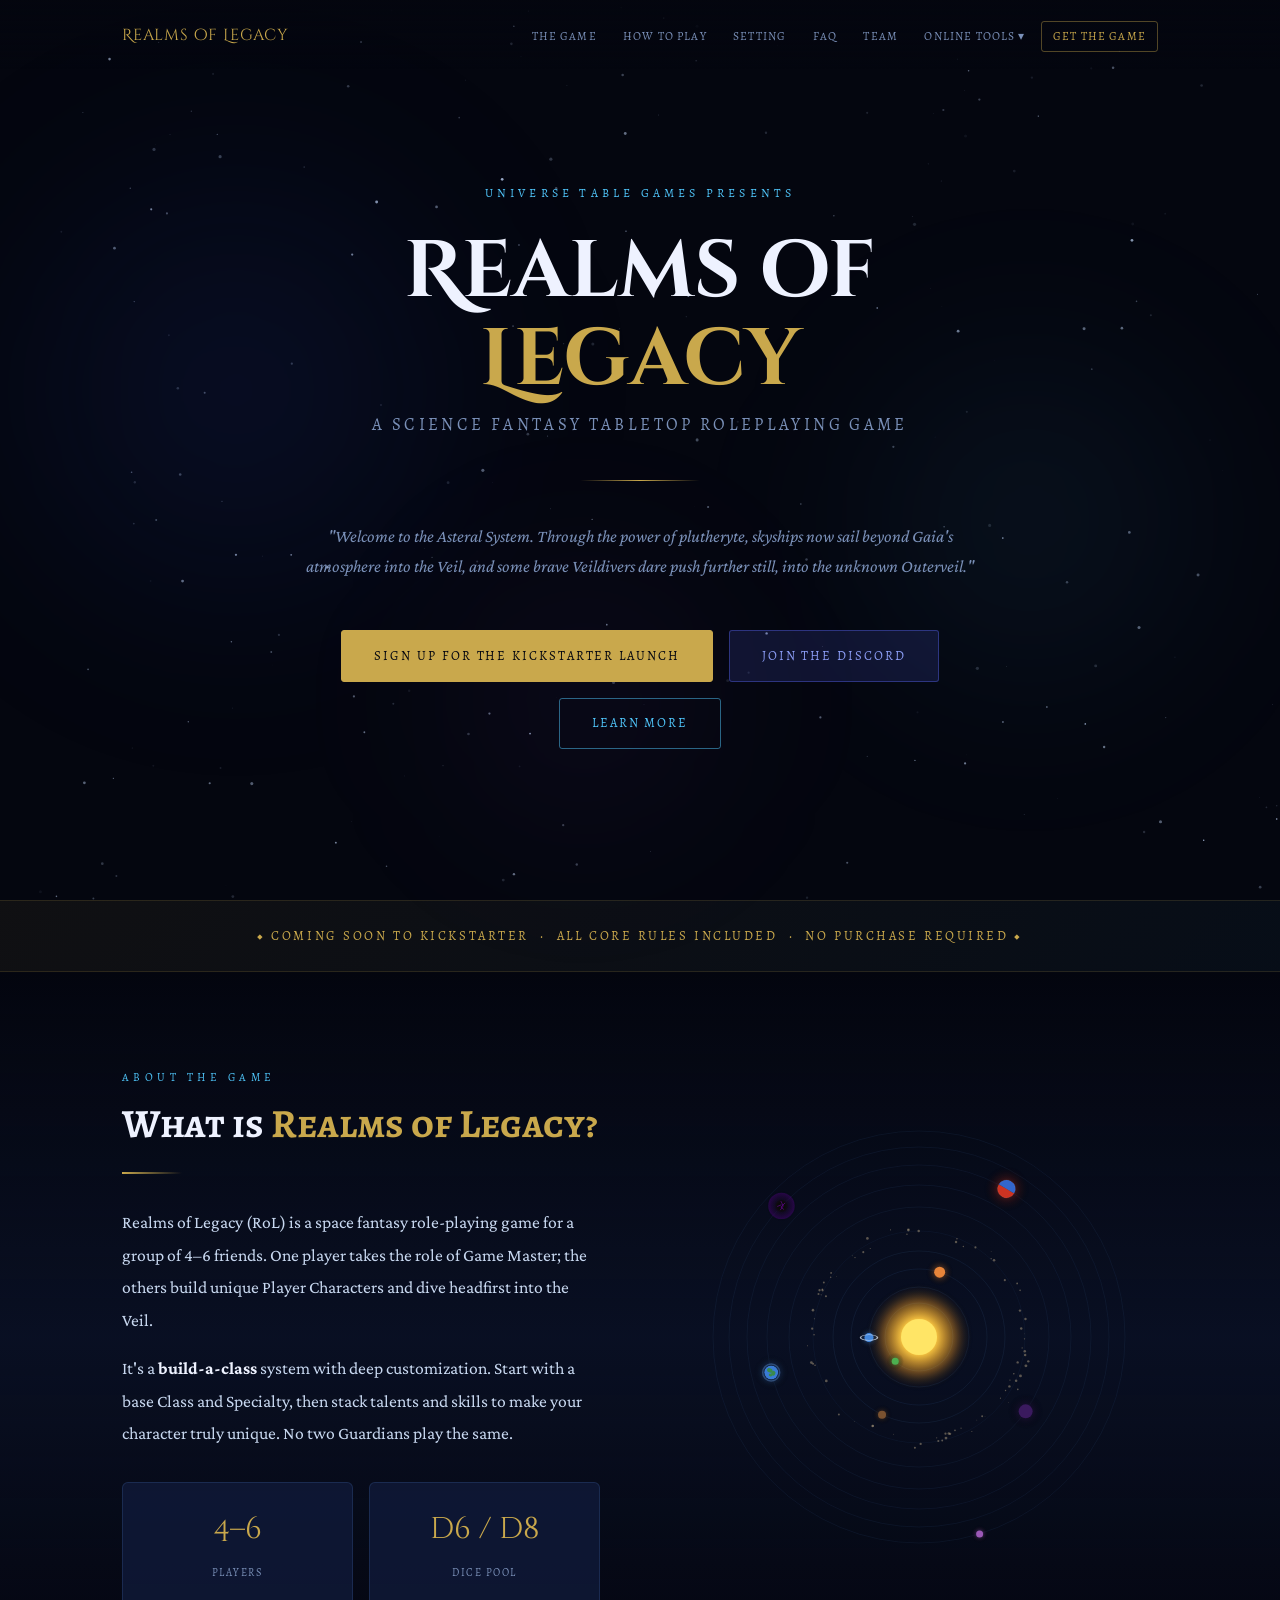
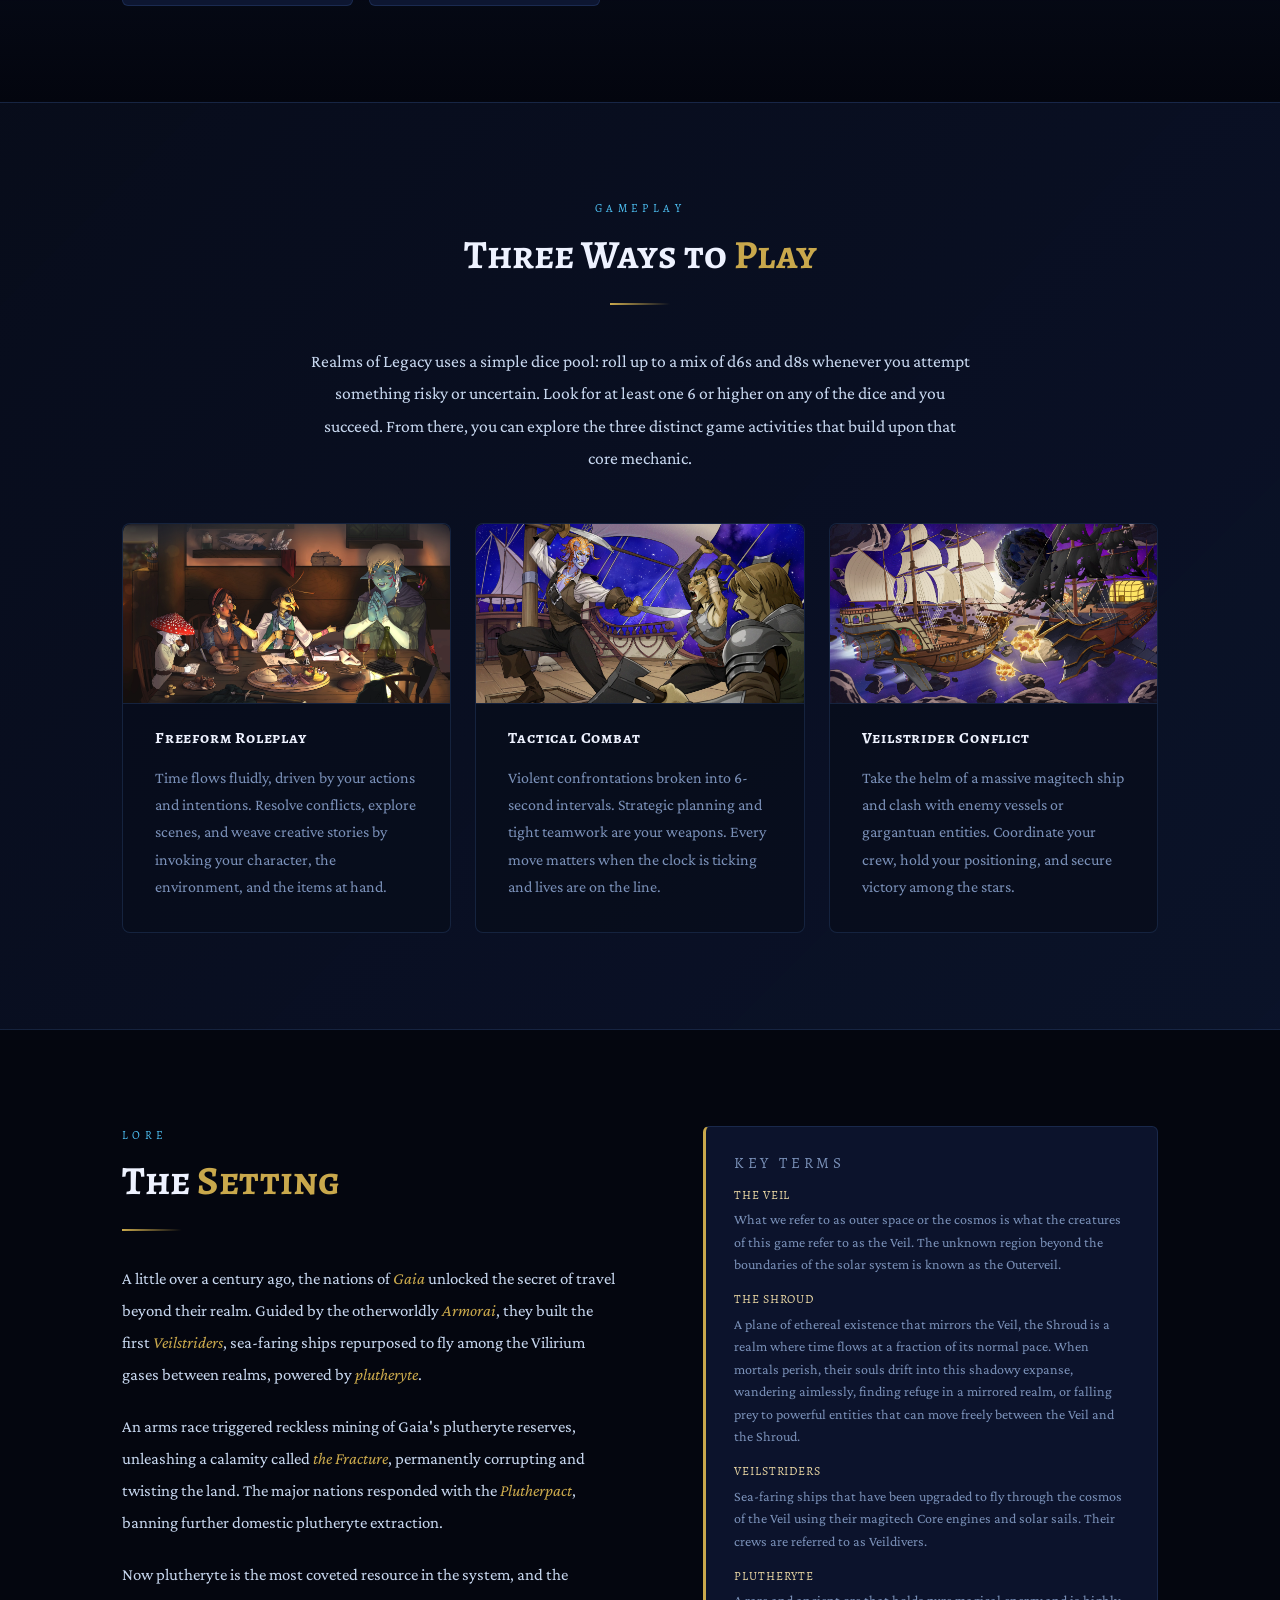
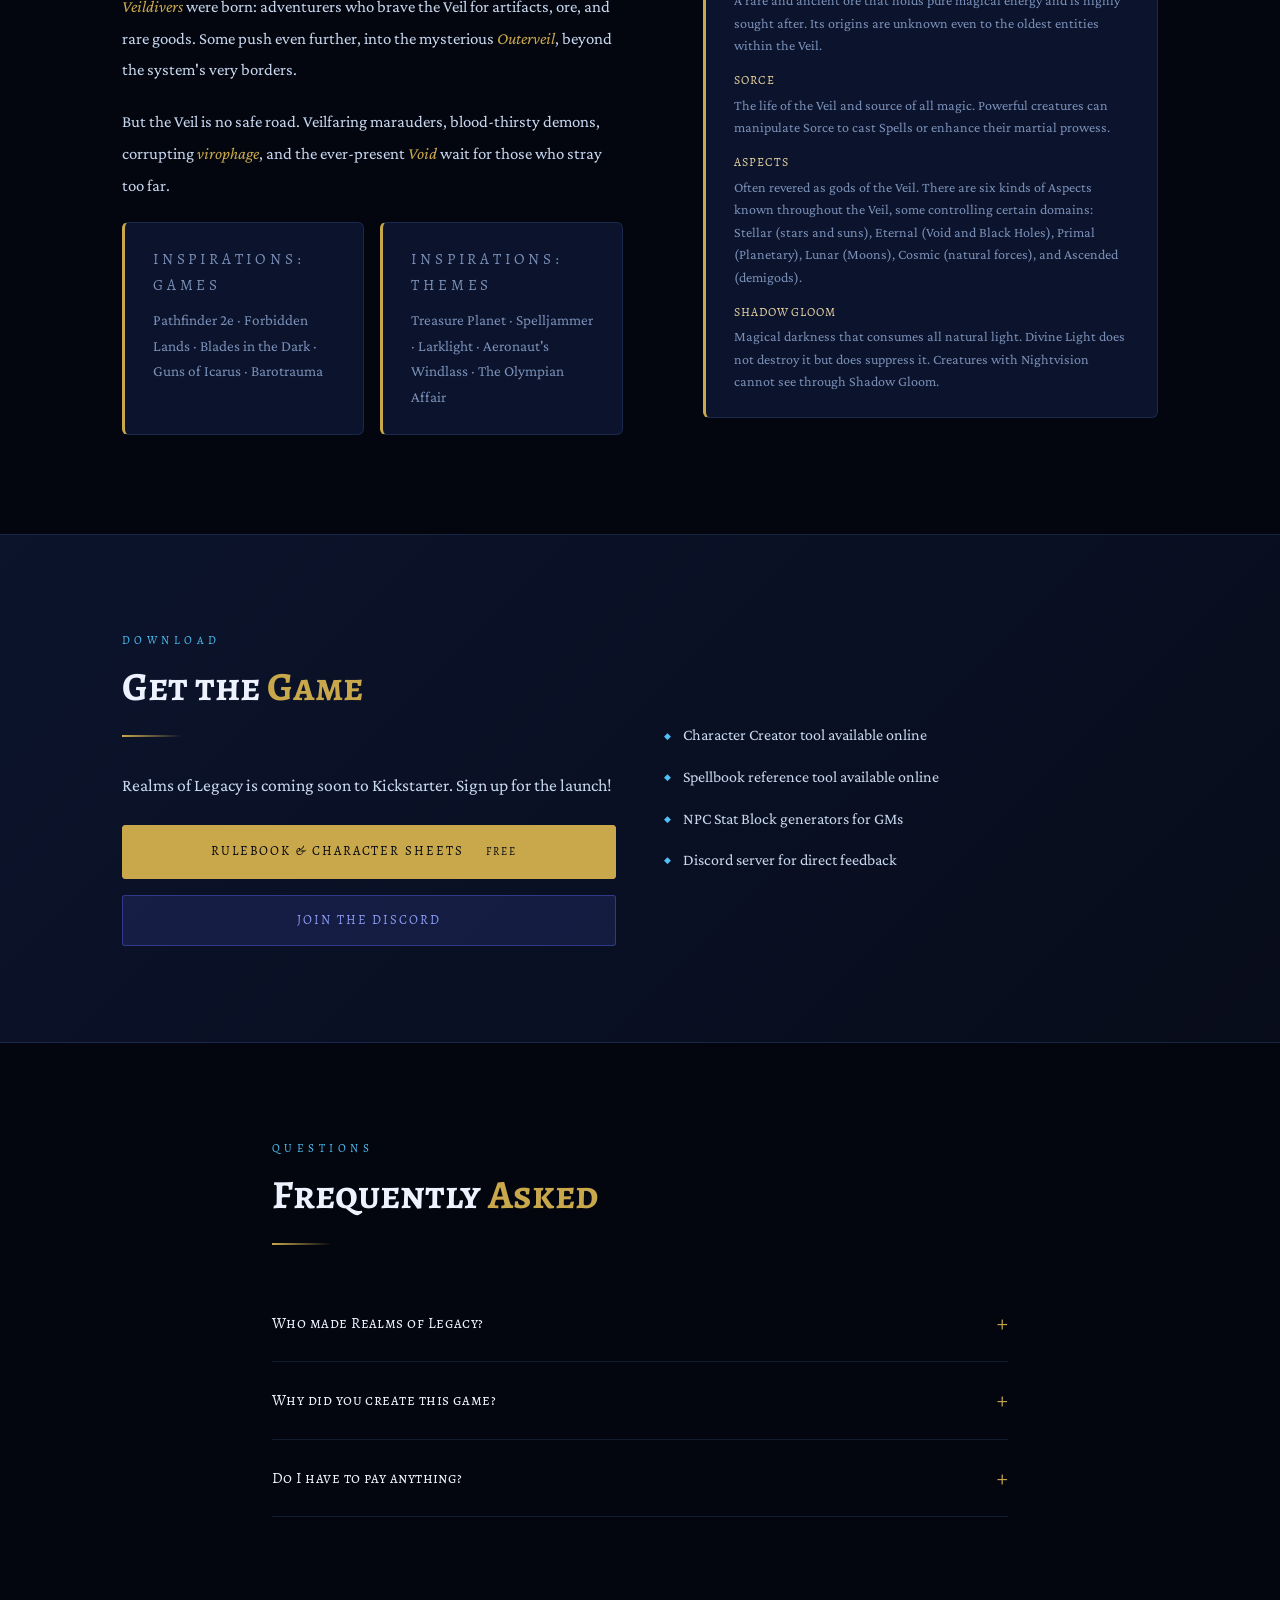
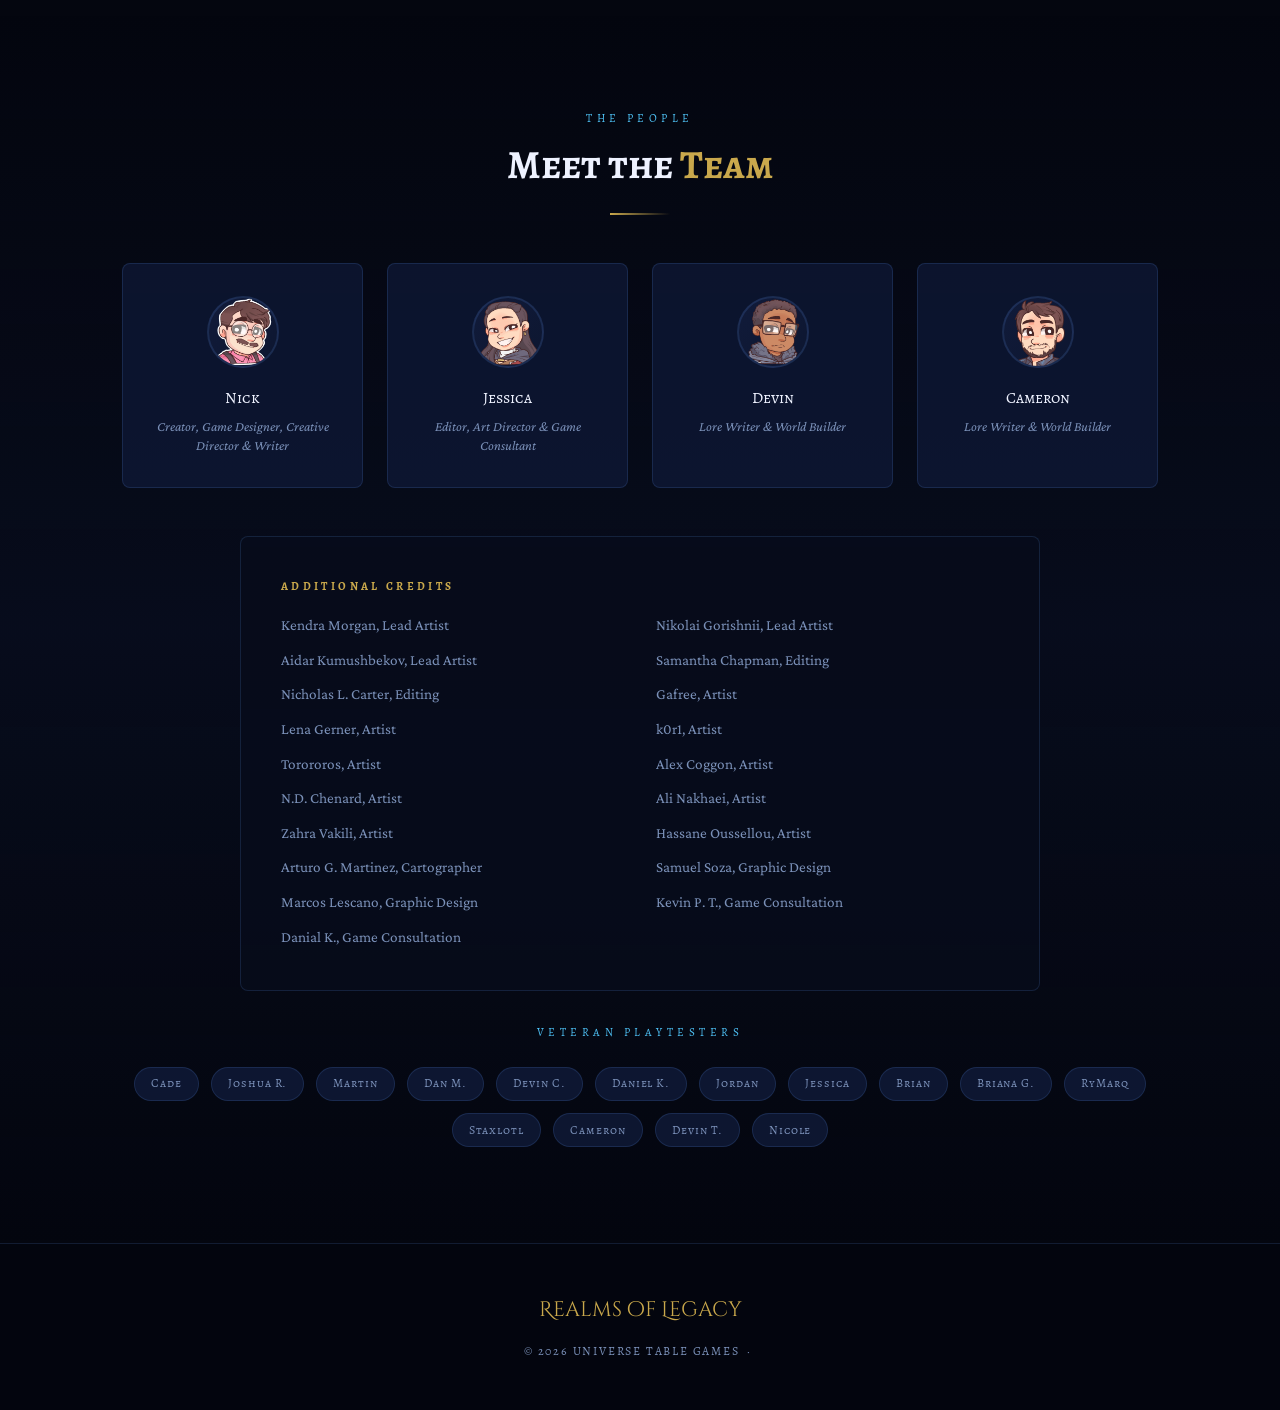
==== commit 31c3fc83: "Change playtest references" ====
--- a/index.html
+++ b/index.html
@@ -727,7 +727,7 @@
             <li><a href="bestiary.html">Bestiary</a></li>
           </ul>
         </li>
-        <li class="nav-cta"><a href="https://mr-universe-utg.itch.io/realms-of-legacy" target="_blank">Get the Game</a></li>
+        <li class="nav-cta"><a href="https://www.kickstarter.com/projects/universetablegames/realms-of-legacy" target="_blank">Get the Game</a></li>
       </ul>
     </div>
   </nav>
@@ -744,7 +744,7 @@
         atmosphere into the Veil, and some brave Veildivers dare push further still, into the unknown Outerveil."
       </p>
       <div class="mainBanner-actions">
-        <a href="https://mr-universe-utg.itch.io/realms-of-legacy" target="_blank" class="btn btn-primary">Download Free Playtest</a>
+        <a href="https://www.kickstarter.com/projects/universetablegames/realms-of-legacy" target="_blank" class="btn btn-primary">Sign up for the Kickstarter Launch</a>
         <a href="https://discord.gg/D8beSNB8Tm" target="_blank" class="btn btn-discord">Join the Discord</a>
         <a href="#about" class="btn btn-secondary">Learn More</a>
       </div>
@@ -753,7 +753,7 @@
 
   <!-- ─── HIGHLIGHT BAND ─── -->
   <div class="highlight-band">
-    ◆ Free Open Playtest Now Available &nbsp;·&nbsp; All Core Rules Included &nbsp;·&nbsp; No Purchase Required ◆
+    ◆ Coming Soon to Kickstarter &nbsp;·&nbsp; All Core Rules Included &nbsp;·&nbsp; No Purchase Required ◆
   </div>
 
   <!-- ─── ABOUT ─── -->
@@ -907,26 +907,23 @@
         <h2 class="section-title reveal">Get the <span>Game</span></h2>
         <div class="section-divider reveal"></div>
         <p class="section-body reveal">
-          Realms of Legacy is in free open playtest. Download everything you need to play:
-          rules, character sheets, and all core content, with zero cost.
+          Realms of Legacy is coming soon to Kickstarter. Sign up for the launch!
         </p>
         <div class="get-cta-group reveal">
           <a href="https://mr-universe-utg.itch.io/realms-of-legacy" target="_blank" class="btn btn-primary">
             Rulebook &amp; Character Sheets <span class="get-badge">Free</span>
           </a>
           <a href="https://discord.gg/D8beSNB8Tm" target="_blank" class="btn btn-discord">
-            Join the Playtest Discord
+            Join the Discord
           </a>
         </div>
       </div>
       <div>
         <ul class="get-feature-list reveal">
-          <li>All core rules and player options included at no charge</li>
           <li>Character Creator tool available online</li>
           <li>Spellbook reference tool available online</li>
           <li>NPC Stat Block generators for GMs</li>
-          <li>Discord server for direct feedback and early previews</li>
-          <li>Full game + GM Compendium planned for release after playtest</li>
+          <li>Discord server for direct feedback</li>
         </ul>
       </div>
     </div>
@@ -949,15 +946,7 @@
         </div>
         <div class="faq-item">
           <div class="faq-q" onclick="toggleFaq(this)">Do I have to pay anything?</div>
-          <div class="faq-a"><div class="faq-a-inner">No. All rules, player options, and GM options are currently free during the open playtest phase. Download everything you need from itch.io at no cost.</div></div>
-        </div>
-        <div class="faq-item">
-          <div class="faq-q" onclick="toggleFaq(this)">What happens after the playtest?</div>
-          <div class="faq-a"><div class="faq-a-inner">The full Player Codex (all core rules and options) will remain free to download. The paid core rulebook will add the GM Compendium (in-depth encounter creation tools) and the Veildiver's Guide to the Veil (official setting content and worldbuilding inspiration).</div></div>
-        </div>
-        <div class="faq-item">
-          <div class="faq-q" onclick="toggleFaq(this)">Will there be a physical book?</div>
-          <div class="faq-a"><div class="faq-a-inner">Yes, a print-on-demand version is planned for DriveThruRPG after the game reaches full release. The digital version will launch first.</div></div>
+          <div class="faq-a"><div class="faq-a-inner">While the Kickstarter is launching, if you don't wish to pay you can wait for the free version of the rules to release in Q2 2027.</div></div>
         </div>
       </div>
     </div>
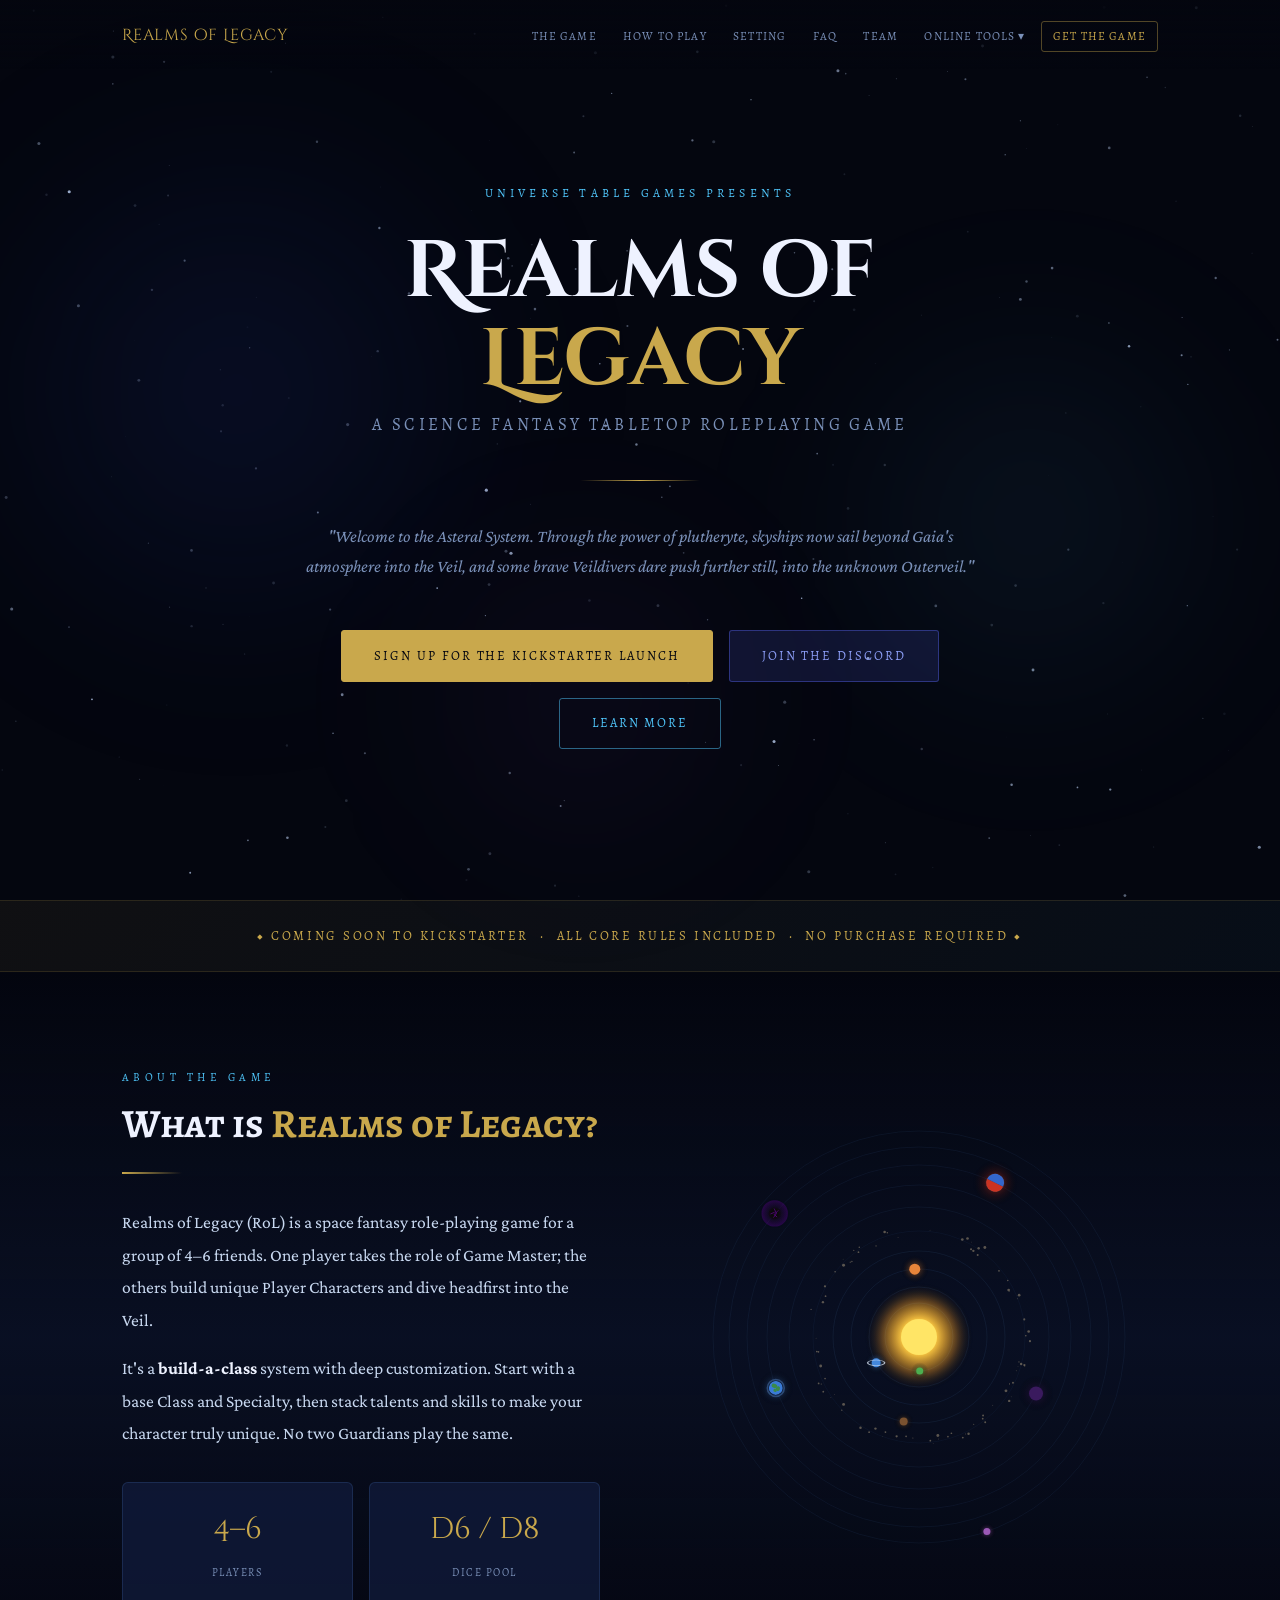
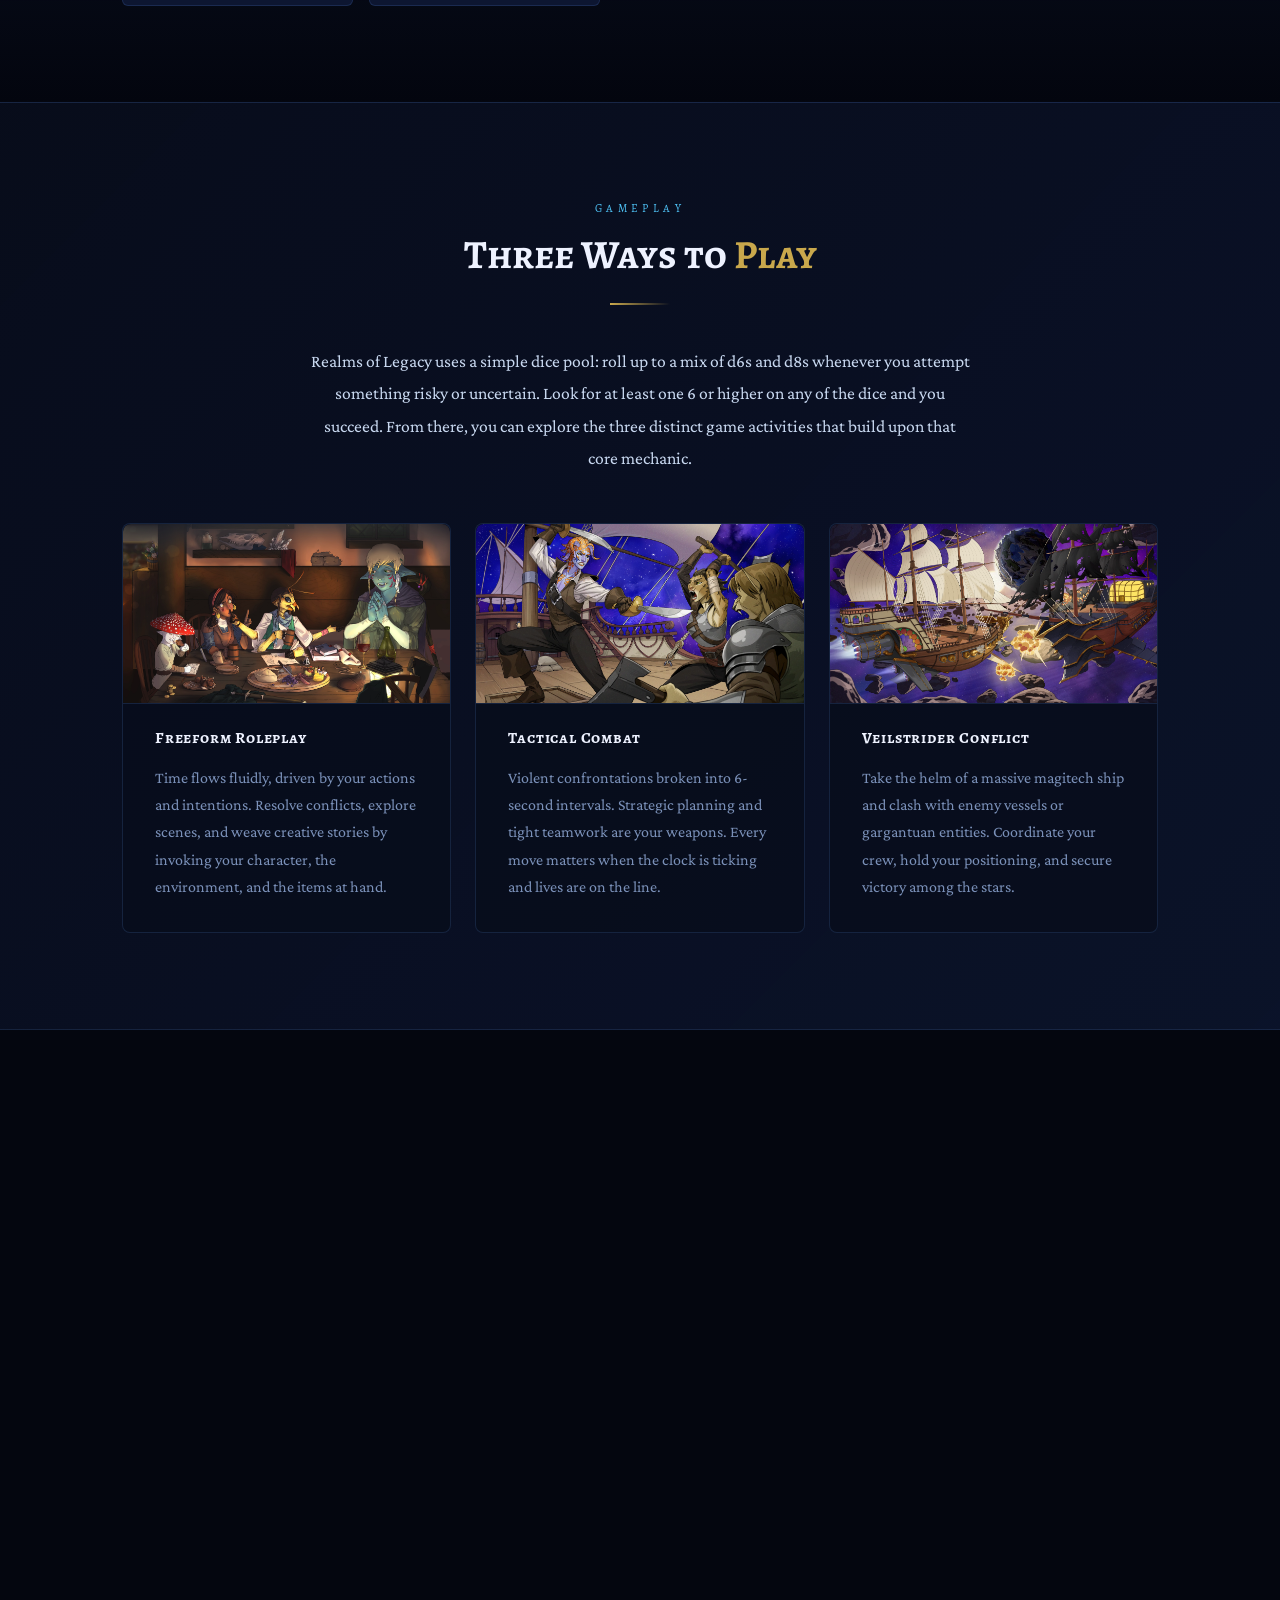
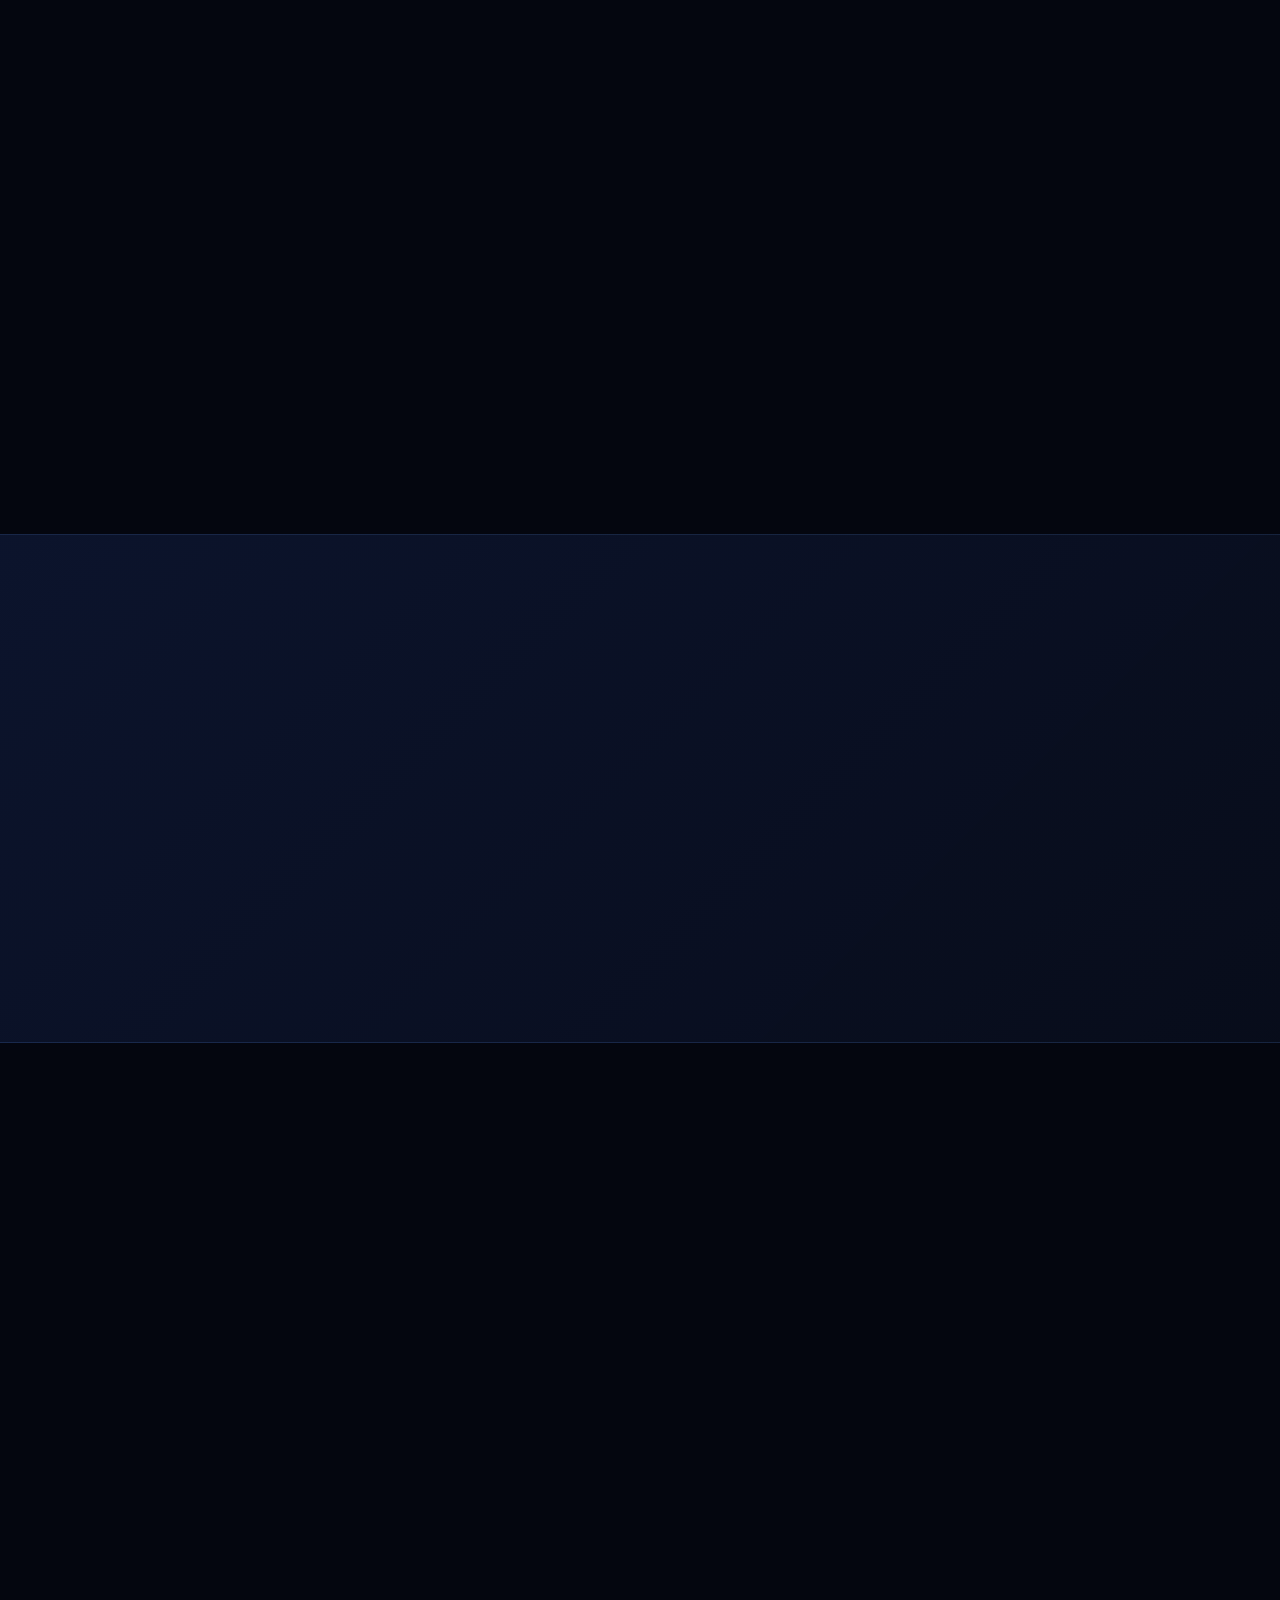
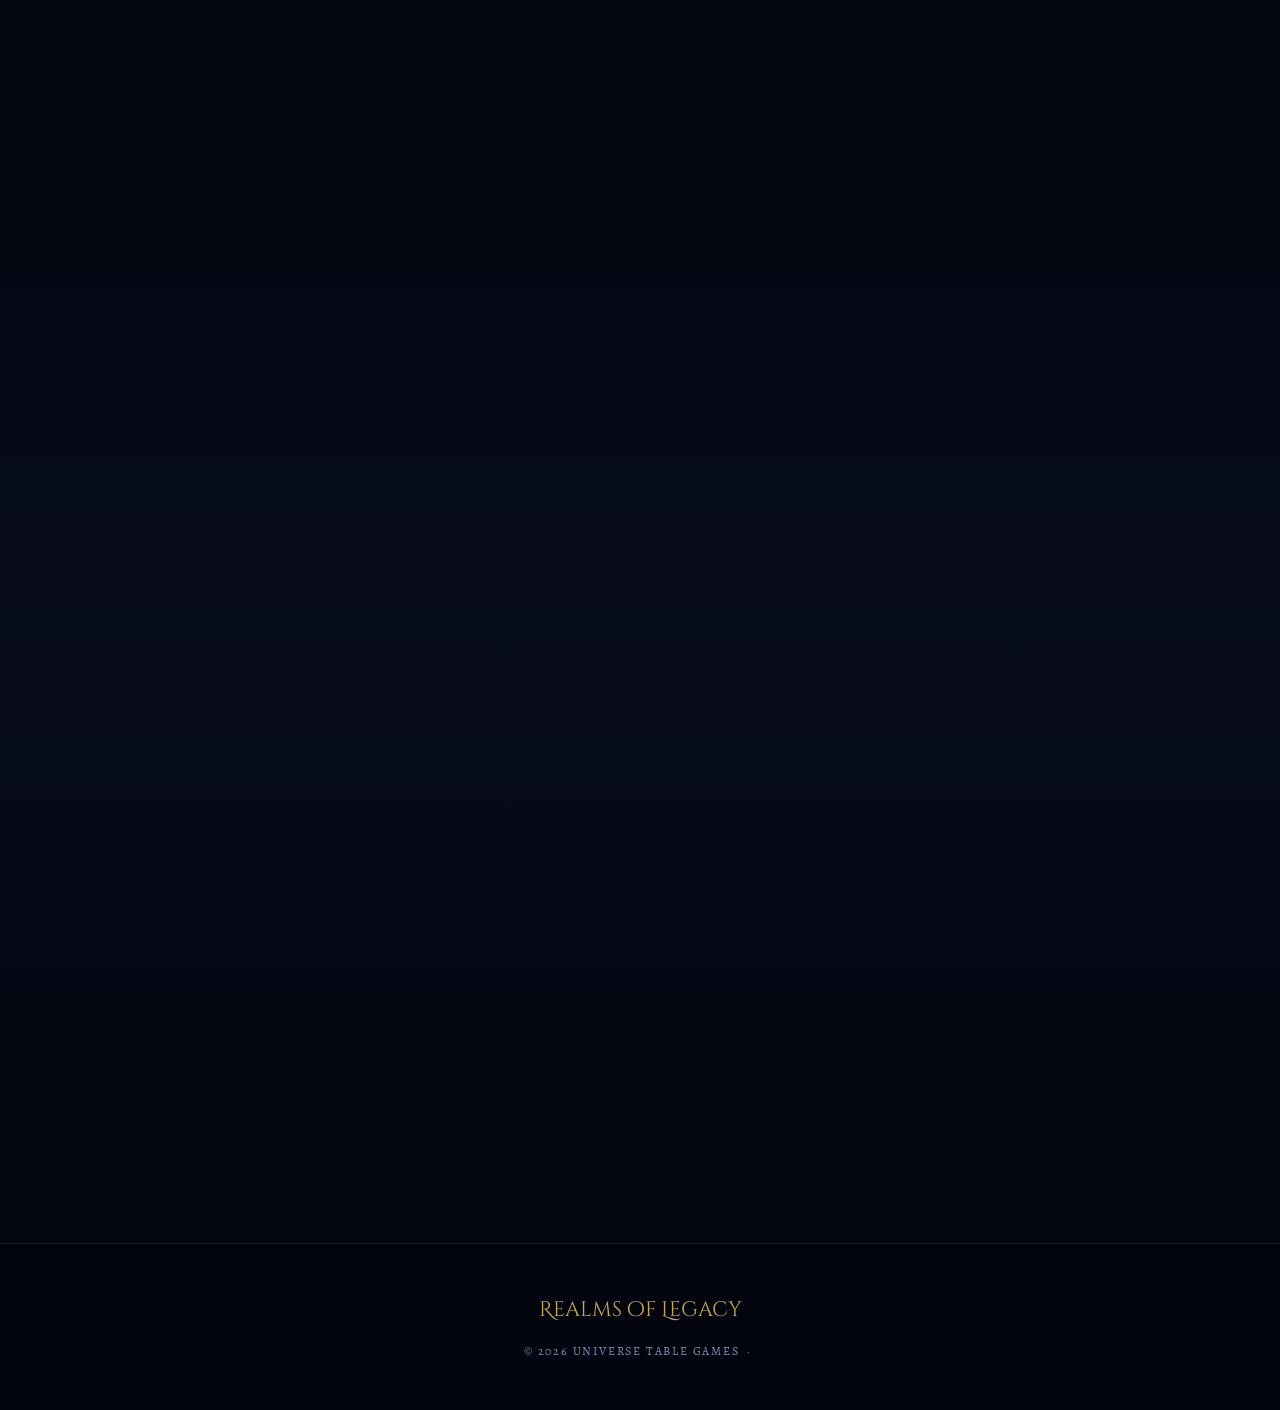
==== commit 5948b777: "Update CTA link and remove feature list Updated the call-to-action link to Kickstarter and removed f" ====
--- a/index.html
+++ b/index.html
@@ -910,21 +910,13 @@
           Realms of Legacy is coming soon to Kickstarter. Sign up for the launch!
         </p>
         <div class="get-cta-group reveal">
-          <a href="https://mr-universe-utg.itch.io/realms-of-legacy" target="_blank" class="btn btn-primary">
-            Rulebook &amp; Character Sheets <span class="get-badge">Free</span>
+          <a href="https://www.kickstarter.com/projects/universetablegames/realms-of-legacy" target="_blank" class="btn btn-primary">
+            Notify me<span class="get-badge">Free</span>
           </a>
           <a href="https://discord.gg/D8beSNB8Tm" target="_blank" class="btn btn-discord">
             Join the Discord
           </a>
         </div>
-      </div>
-      <div>
-        <ul class="get-feature-list reveal">
-          <li>Character Creator tool available online</li>
-          <li>Spellbook reference tool available online</li>
-          <li>NPC Stat Block generators for GMs</li>
-          <li>Discord server for direct feedback</li>
-        </ul>
       </div>
     </div>
   </section>
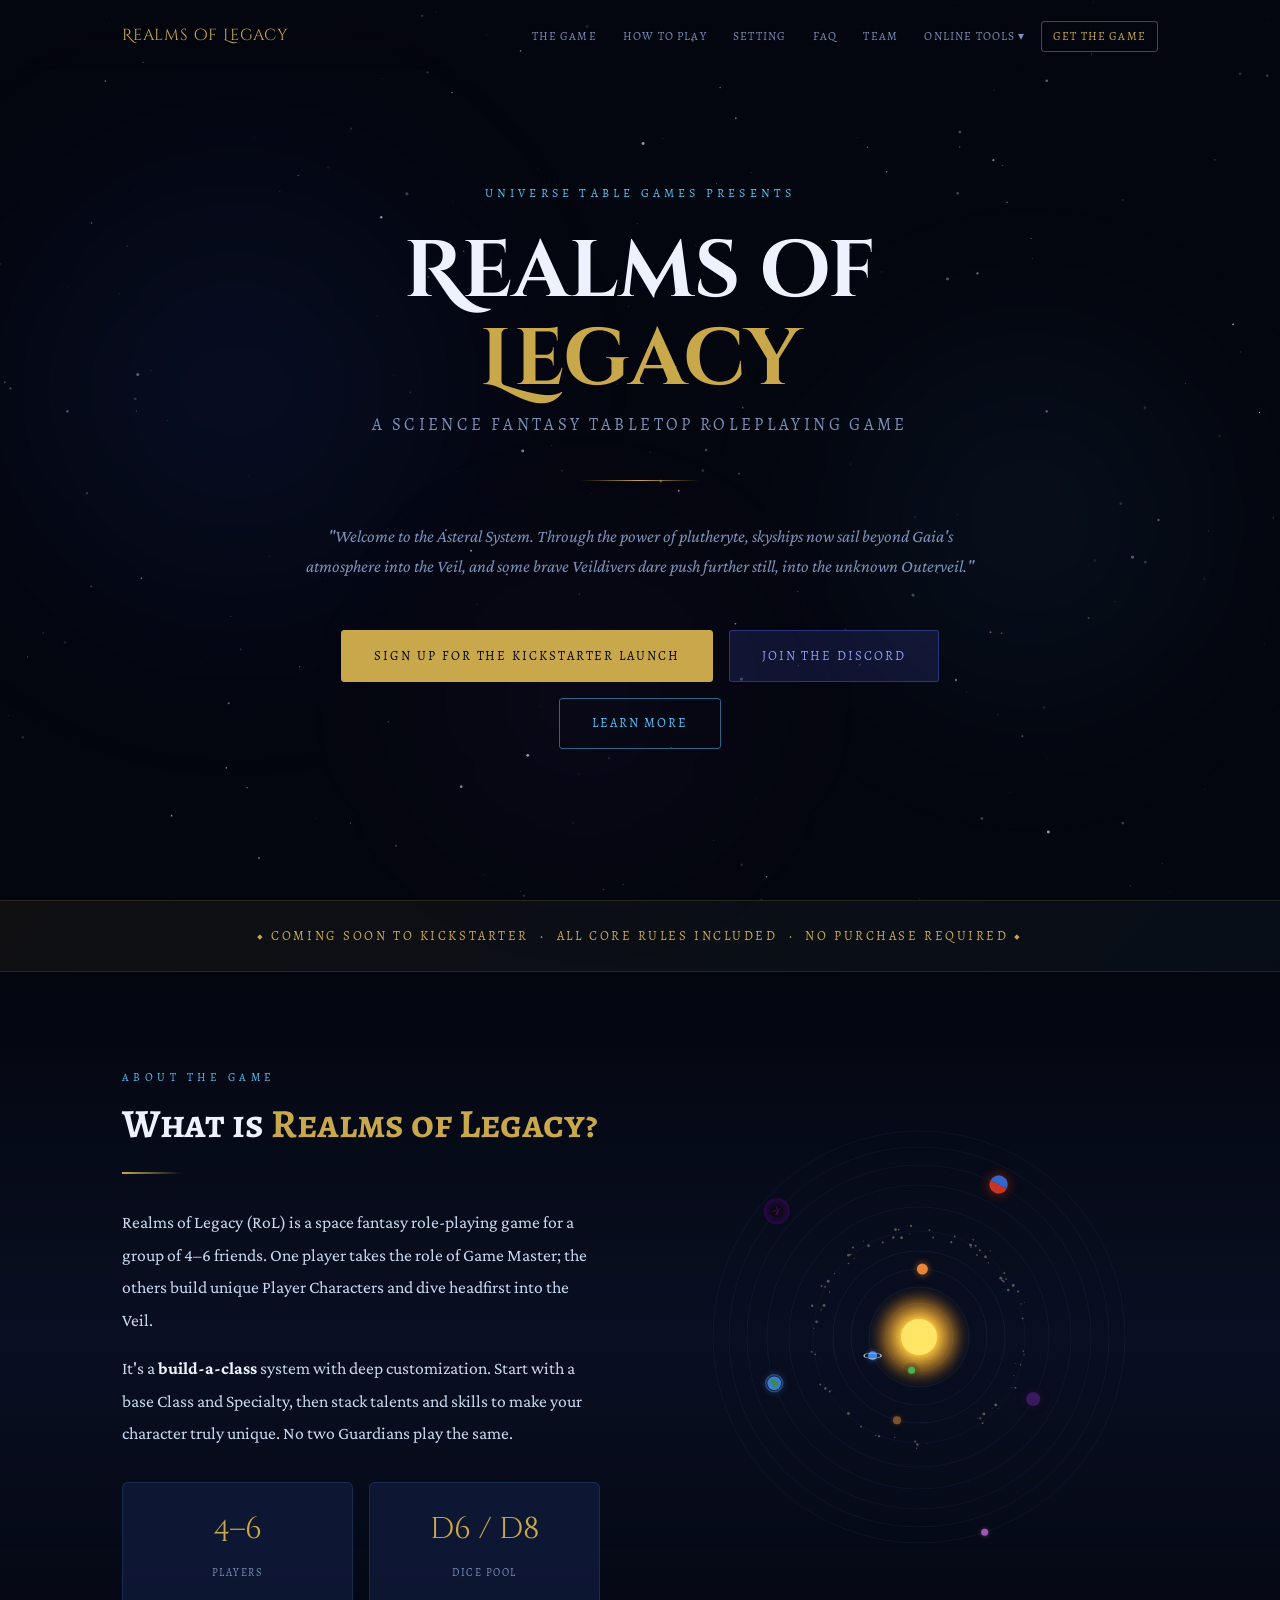
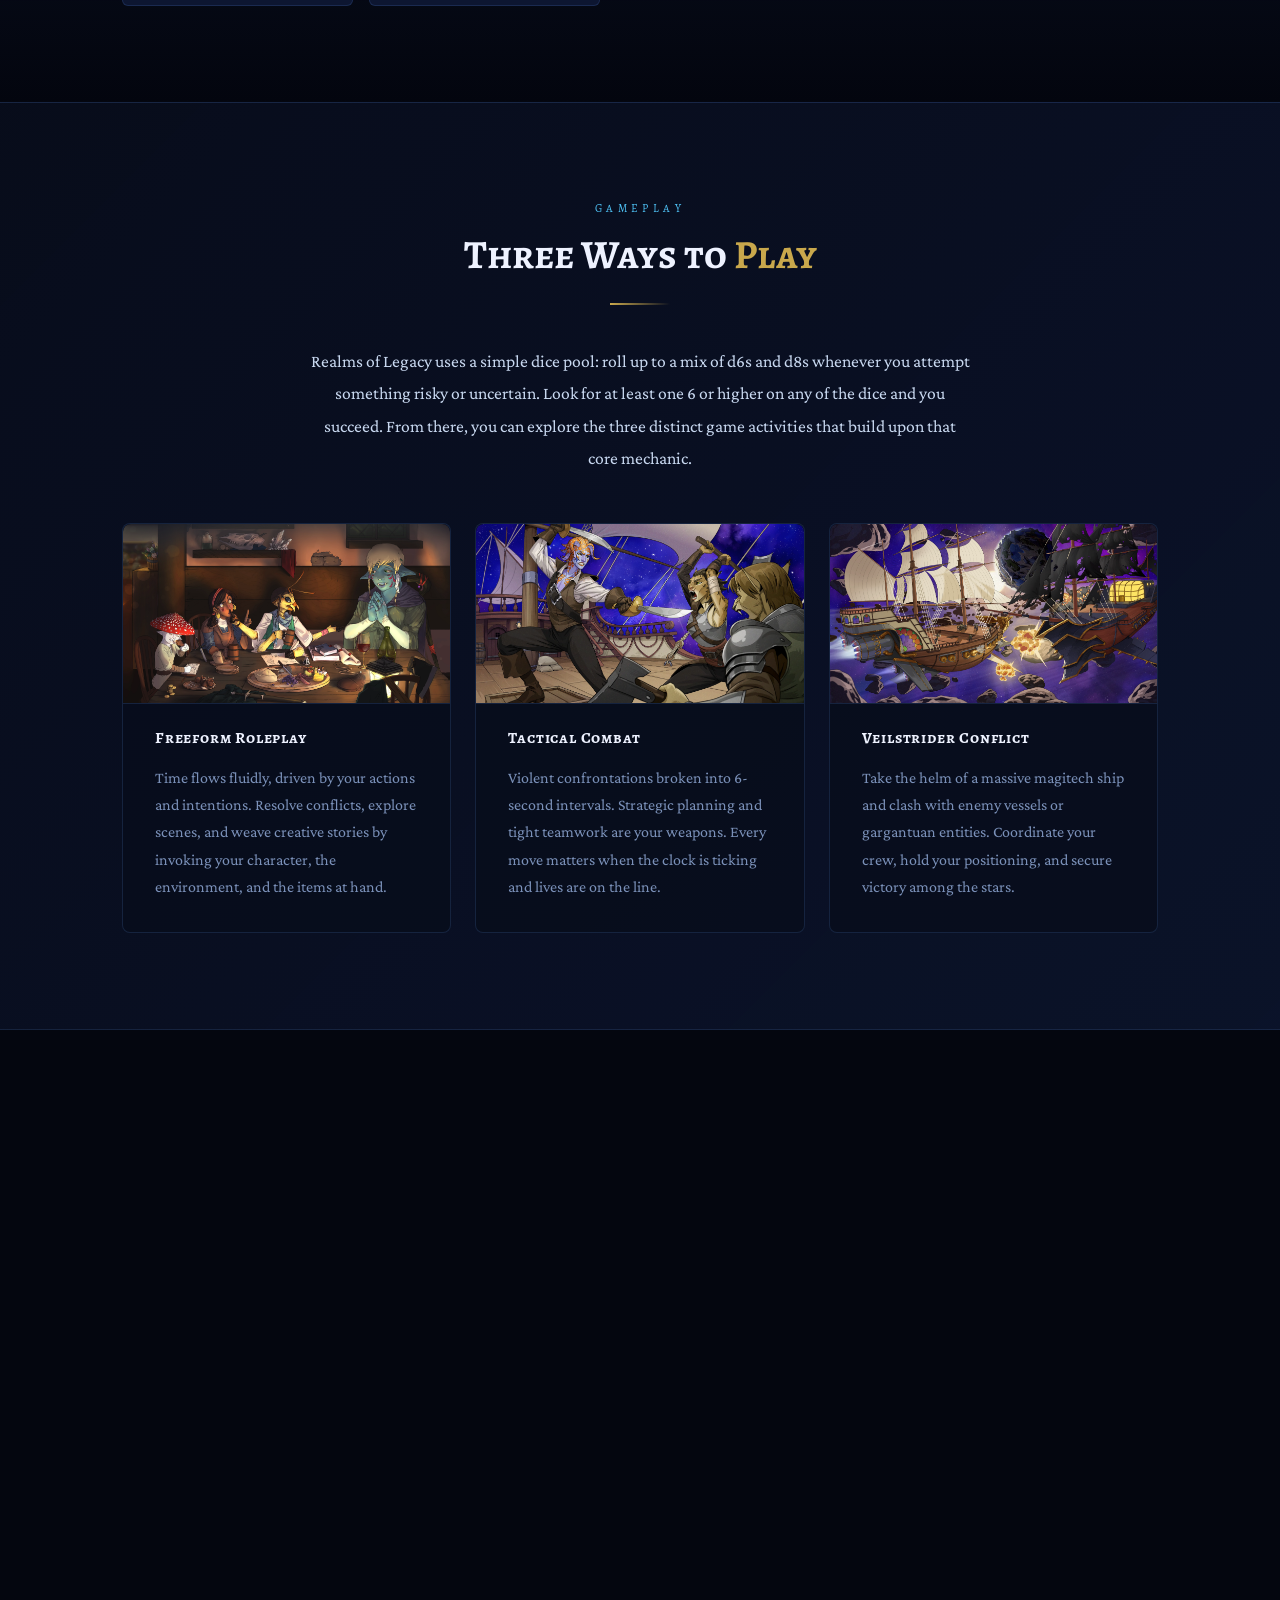
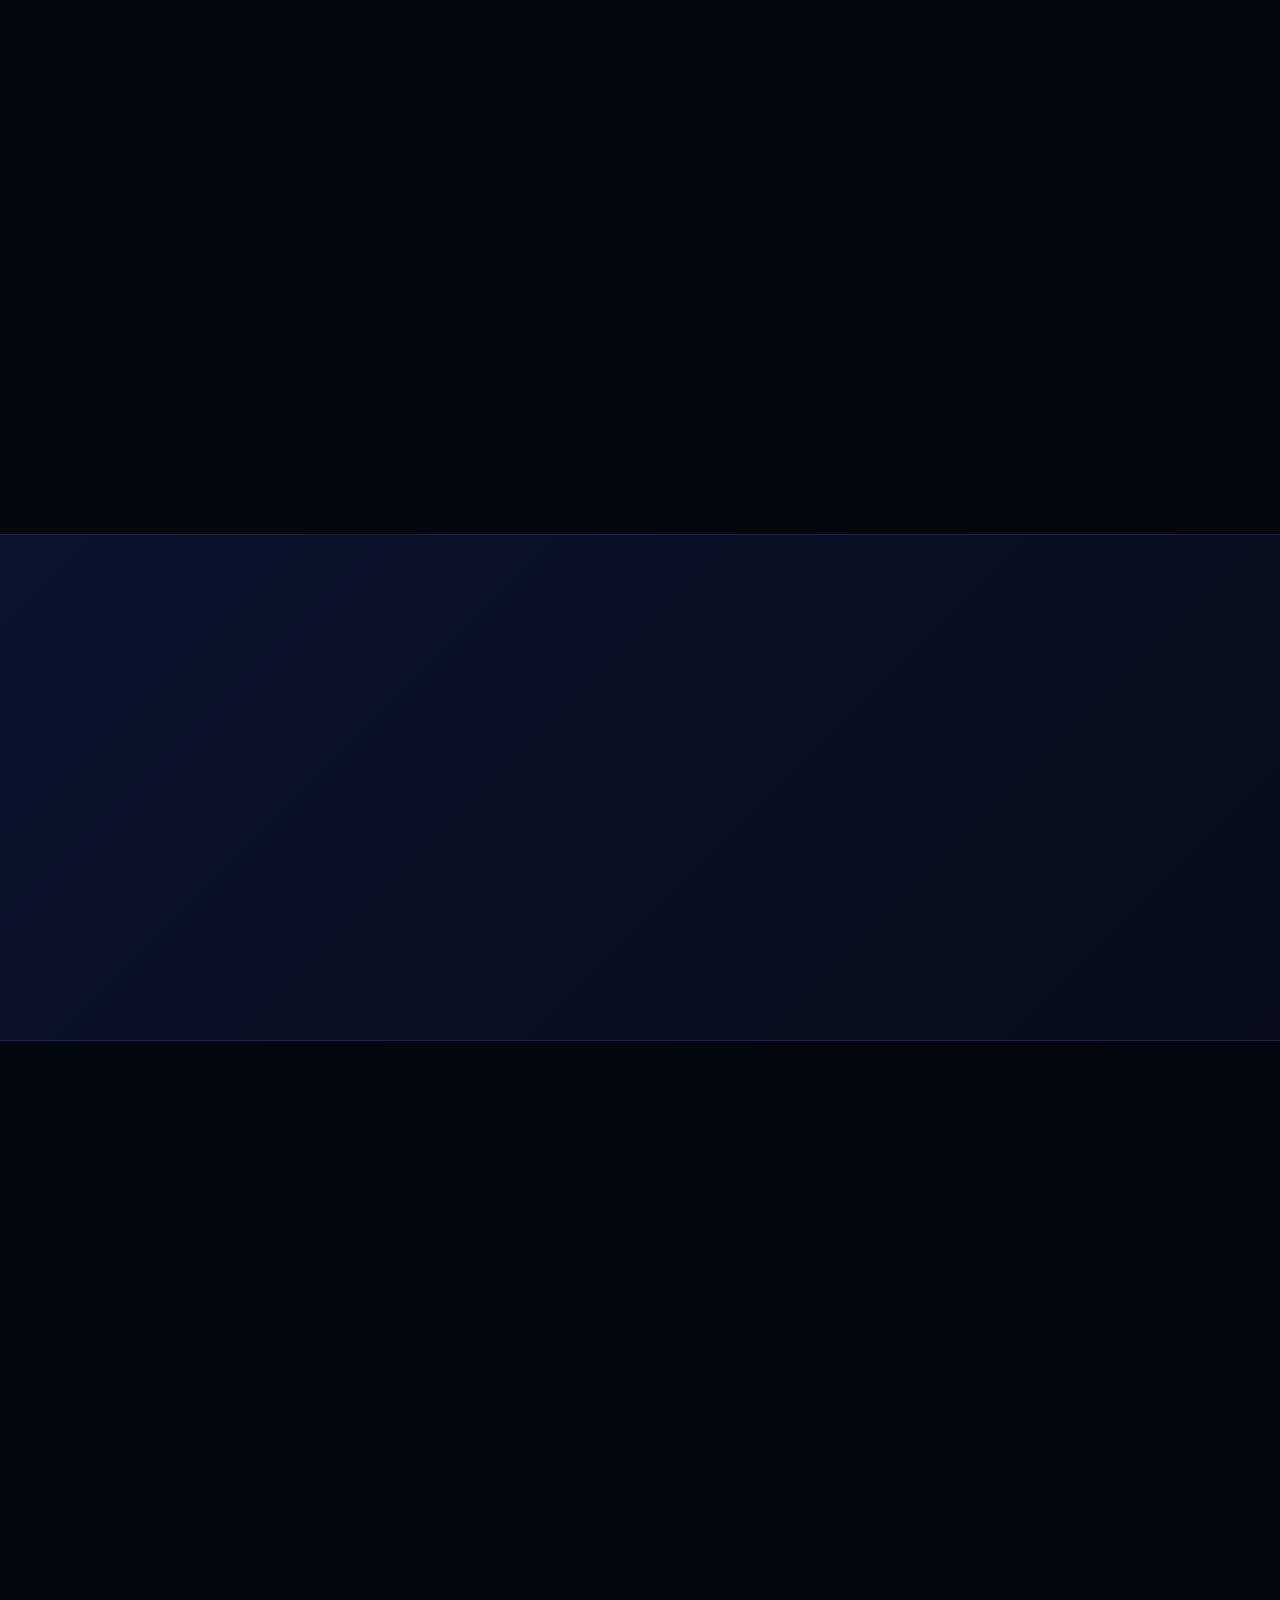
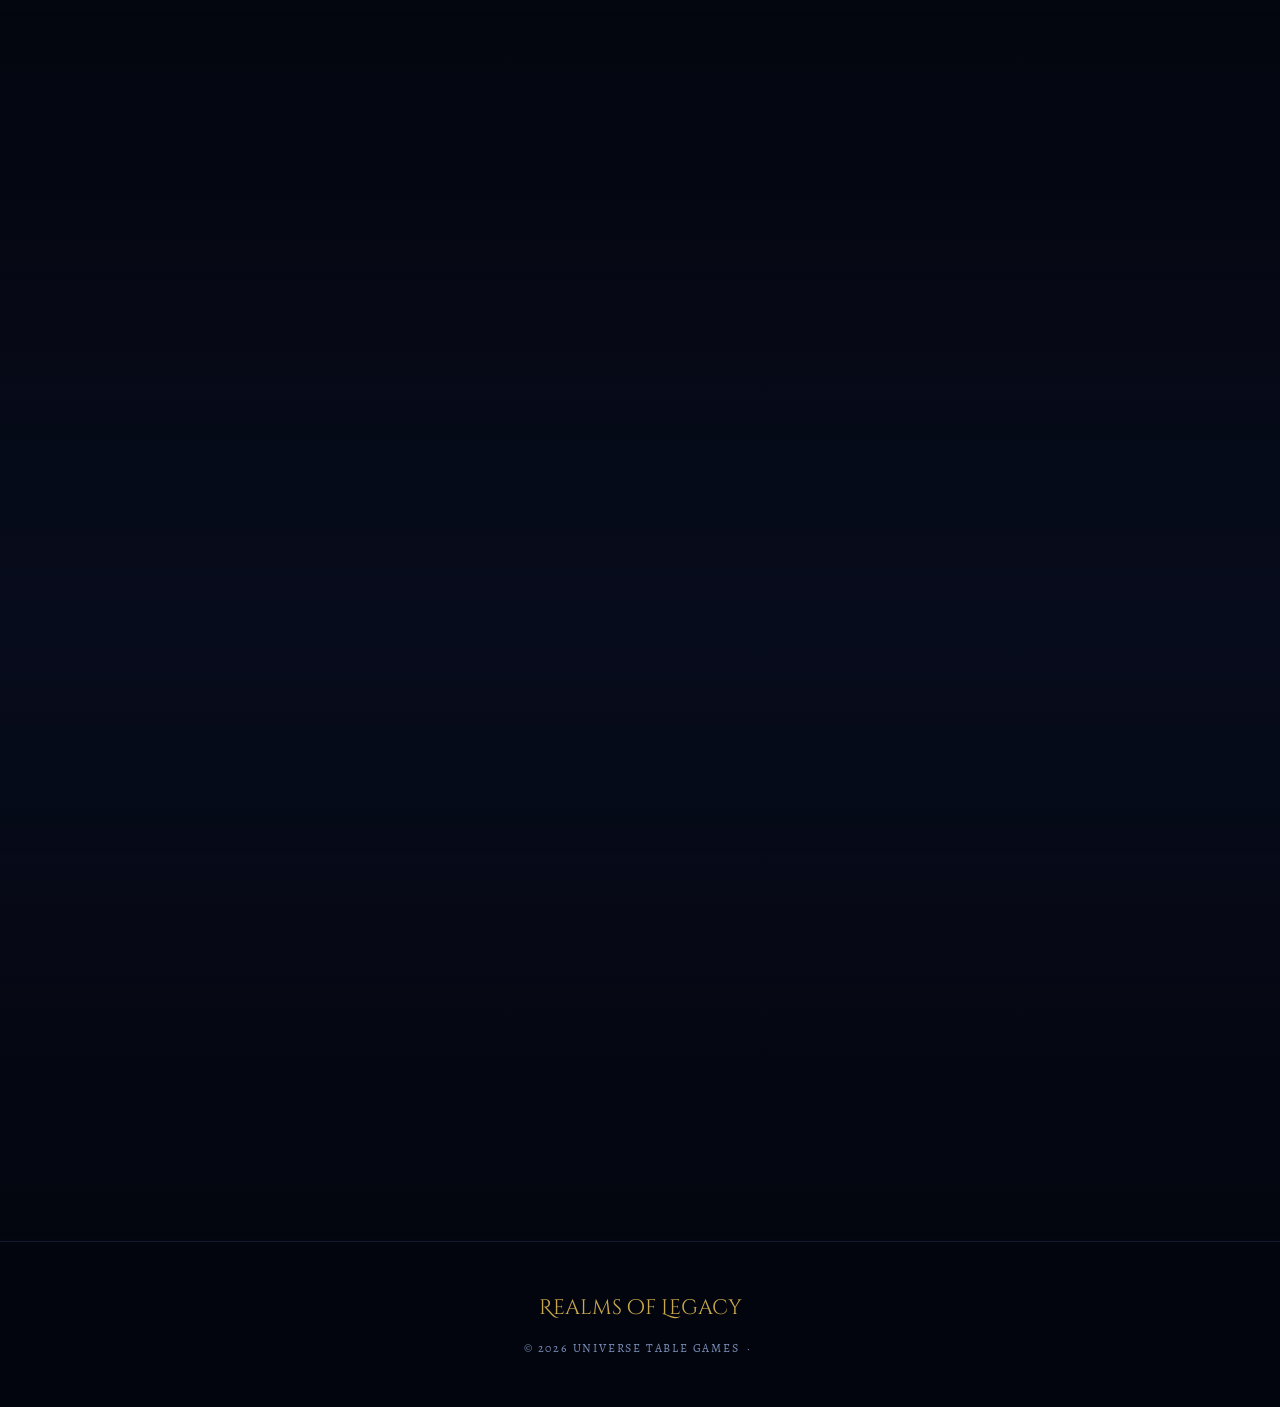
==== commit 37e89883: "Update comment formatting in index.html" ====
--- a/index.html
+++ b/index.html
@@ -707,7 +707,7 @@
   <div class="nebula nebula-2" aria-hidden="true"></div>
   <div class="nebula nebula-3" aria-hidden="true"></div>
 
-  <!-- ─── NAV ─── -->
+  <!--  NAV  -->
   <nav id="main-nav">
     <div class="nav-inner">
       <a href="#mainBanner" class="nav-logo">Realms of Legacy</a>
@@ -732,7 +732,7 @@
     </div>
   </nav>
 
-  <!-- ─── mainBanner ─── -->
+  <!--  mainBanner  -->
   <section id="mainBanner">
     <div class="mainBanner-content container">
       <p class="mainBanner-eyebrow">Universe Table Games Presents</p>
@@ -751,12 +751,12 @@
     </div>
   </section>
 
-  <!-- ─── HIGHLIGHT BAND ─── -->
+  <!--  HIGHLIGHT BAND  -->
   <div class="highlight-band">
     ◆ Coming Soon to Kickstarter &nbsp;·&nbsp; All Core Rules Included &nbsp;·&nbsp; No Purchase Required ◆
   </div>
 
-  <!-- ─── ABOUT ─── -->
+  <!--  ABOUT  -->
   <section id="about" class="section">
     <div class="container">
       <div>
@@ -789,7 +789,7 @@
     </div>
   </section>
 
-  <!-- ─── HOW IT PLAYS ─── -->
+  <!--  HOW IT PLAYS  -->
   <section id="how" class="section">
     <div class="container">
       <p class="section-label reveal">Gameplay</p>
@@ -819,7 +819,7 @@
     </div>
   </section>
 
-  <!-- ─── SETTING ─── -->
+  <!--  SETTING  -->
   <section id="setting" class="section">
     <div class="container">
       <div>
@@ -899,7 +899,7 @@
     </div>
   </section>
 
-  <!-- ─── GET THE GAME ─── -->
+  <!--  GET THE GAME  -->
   <section id="get" class="section">
     <div class="container">
       <div>
@@ -911,7 +911,7 @@
         </p>
         <div class="get-cta-group reveal">
           <a href="https://www.kickstarter.com/projects/universetablegames/realms-of-legacy" target="_blank" class="btn btn-primary">
-            Notify me<span class="get-badge">Free</span>
+            Notify me
           </a>
           <a href="https://discord.gg/D8beSNB8Tm" target="_blank" class="btn btn-discord">
             Join the Discord
@@ -921,7 +921,7 @@
     </div>
   </section>
 
-  <!-- ─── FAQ ─── -->
+  <!--  FAQ  -->
   <section id="faq" class="section">
     <div class="container">
       <p class="section-label reveal">Questions</p>
@@ -944,7 +944,7 @@
     </div>
   </section>
 
-  <!-- ─── TEAM ─── -->
+  <!--  TEAM  -->
   <section id="team" class="section">
     <div class="container">
       <p class="section-label reveal">The People</p>
@@ -1023,7 +1023,7 @@
     </div>
   </section>
 
-  <!-- ─── FOOTER ─── -->
+  <!--  FOOTER  -->
   <footer>
     <div class="container">
       <span class="footer-logo">Realms of Legacy</span>
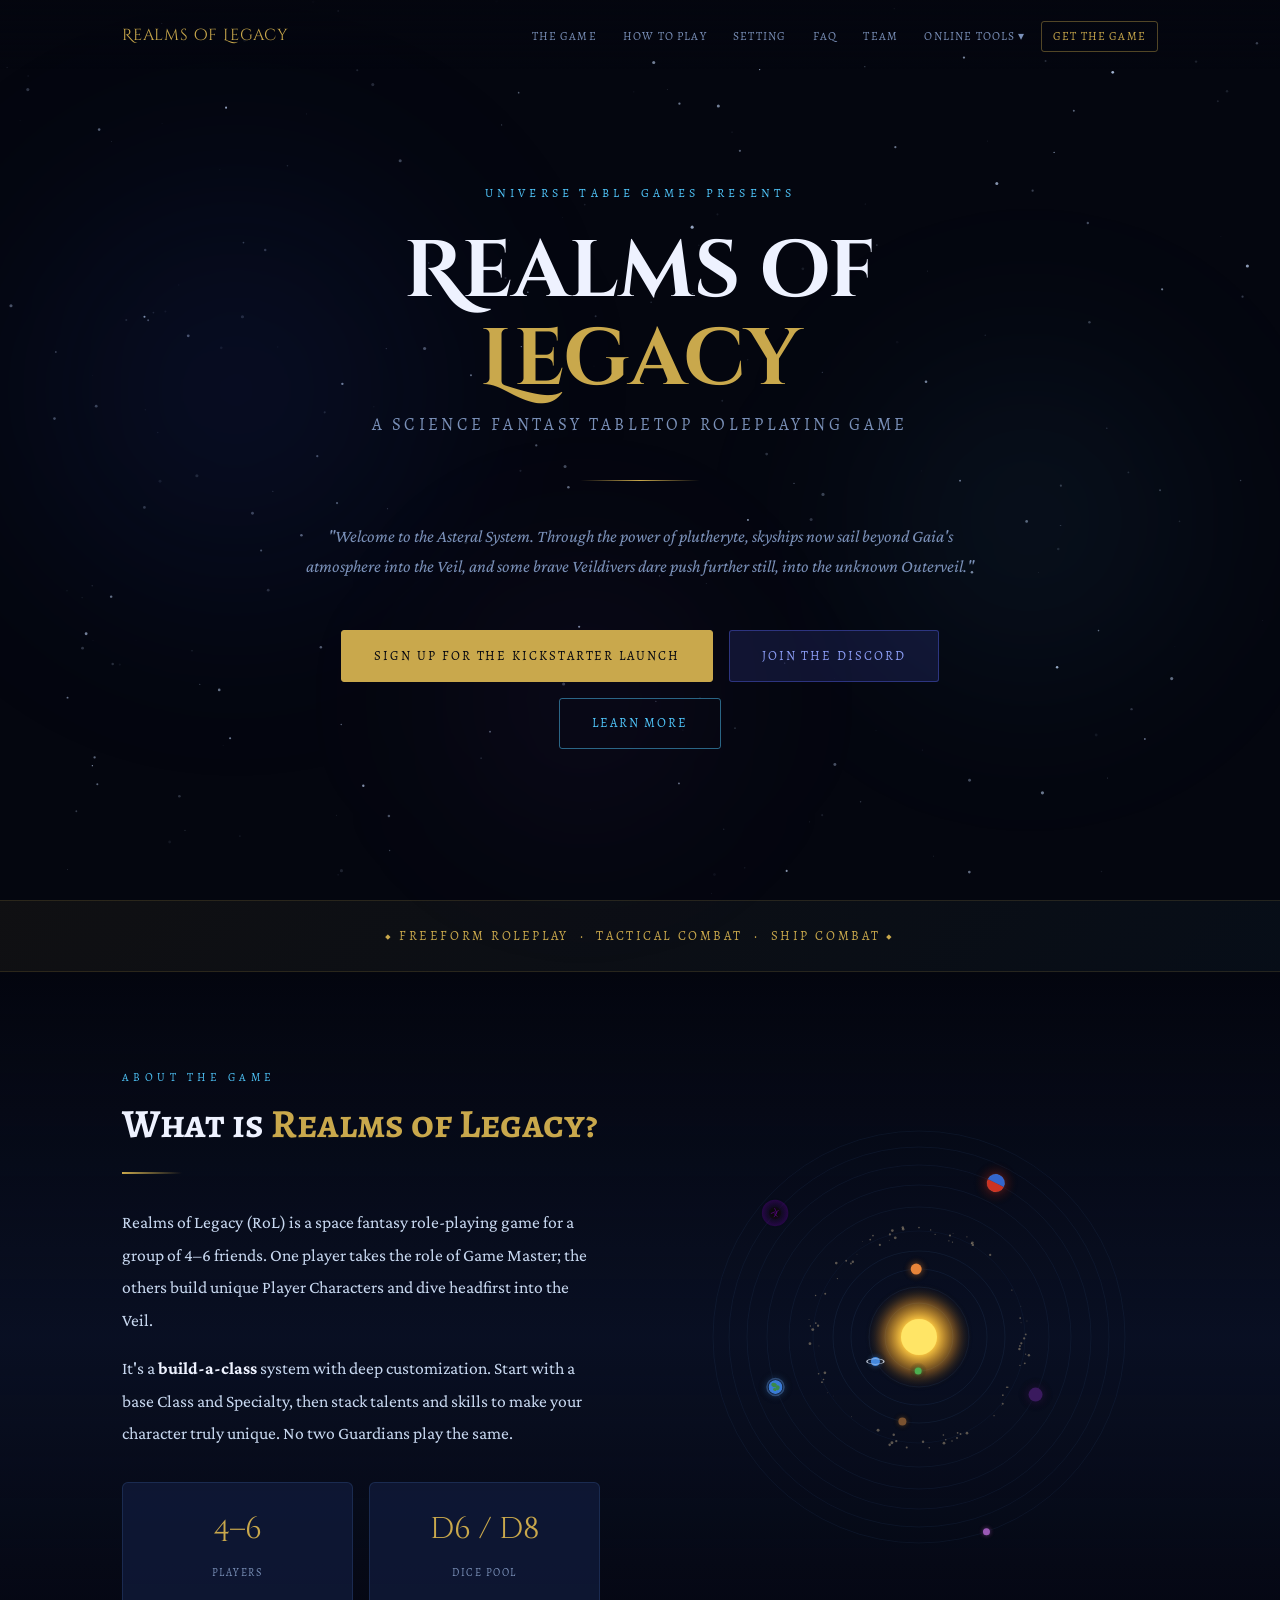
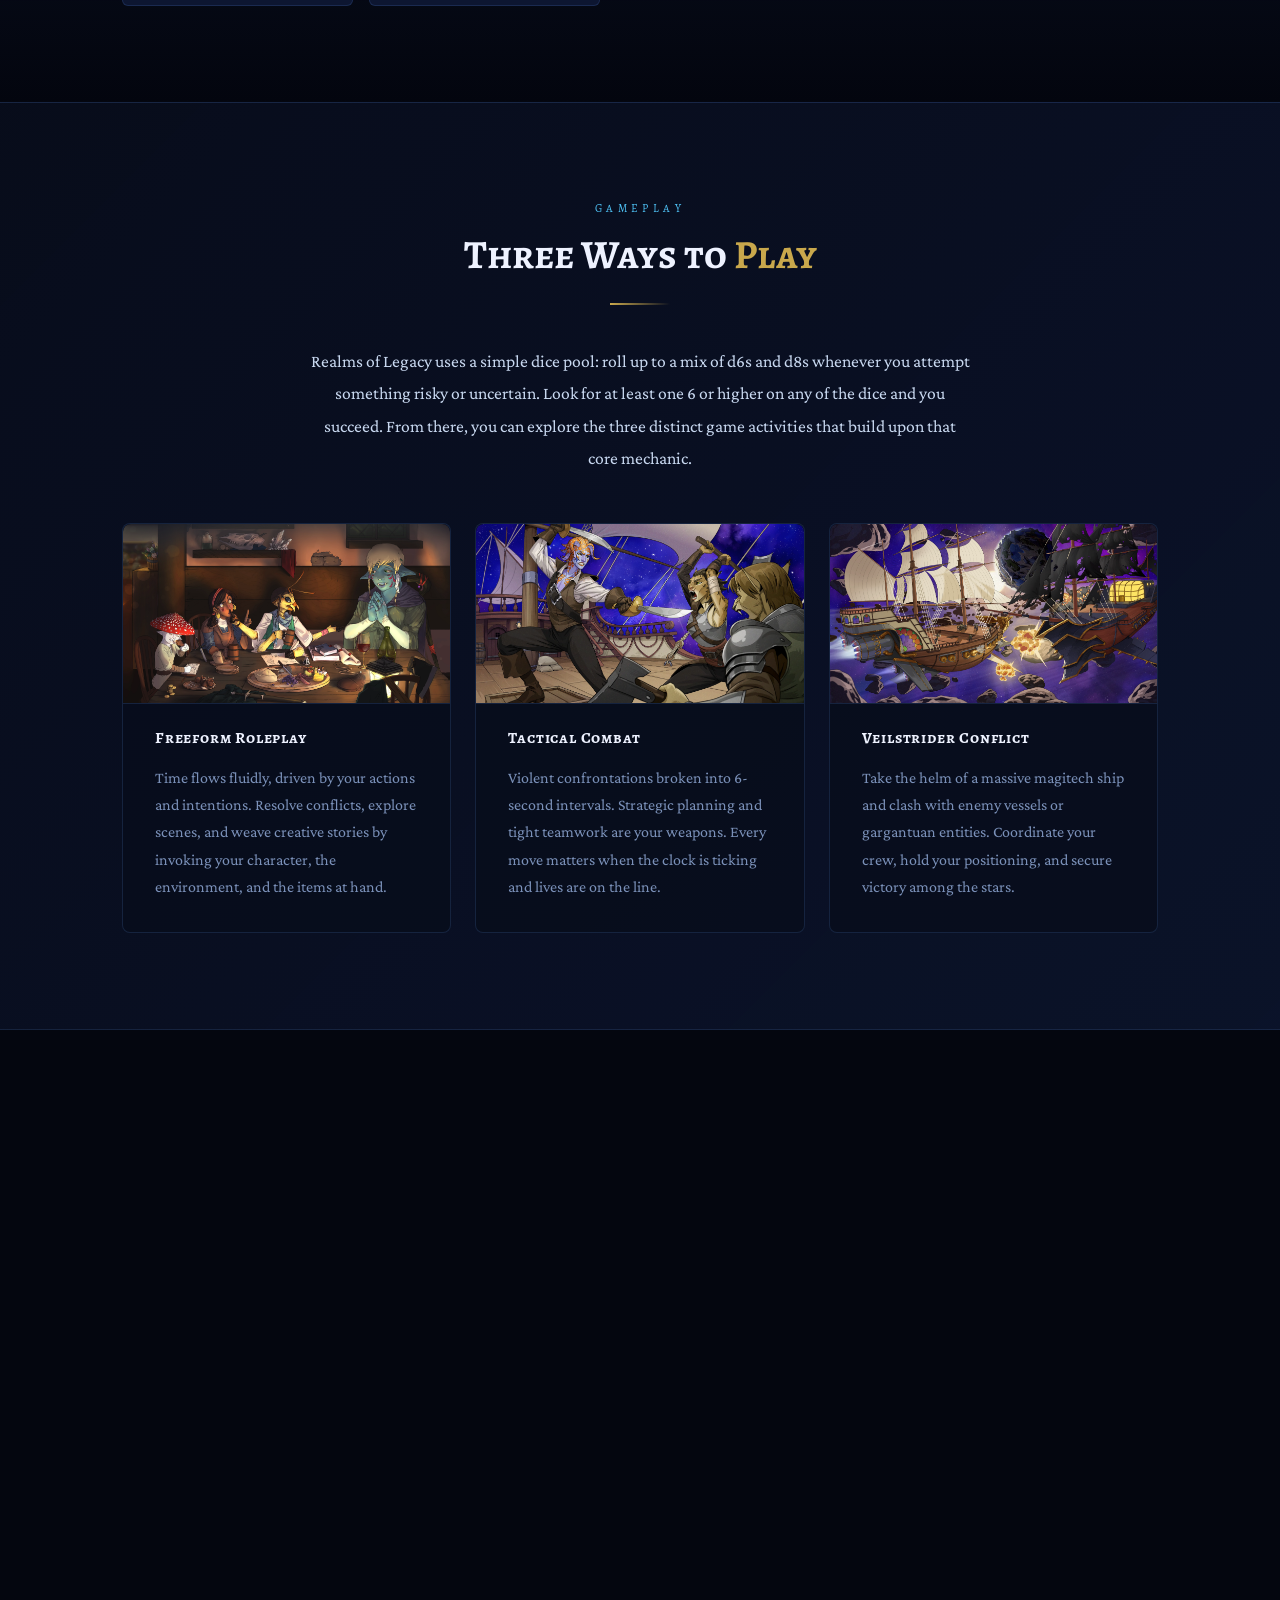
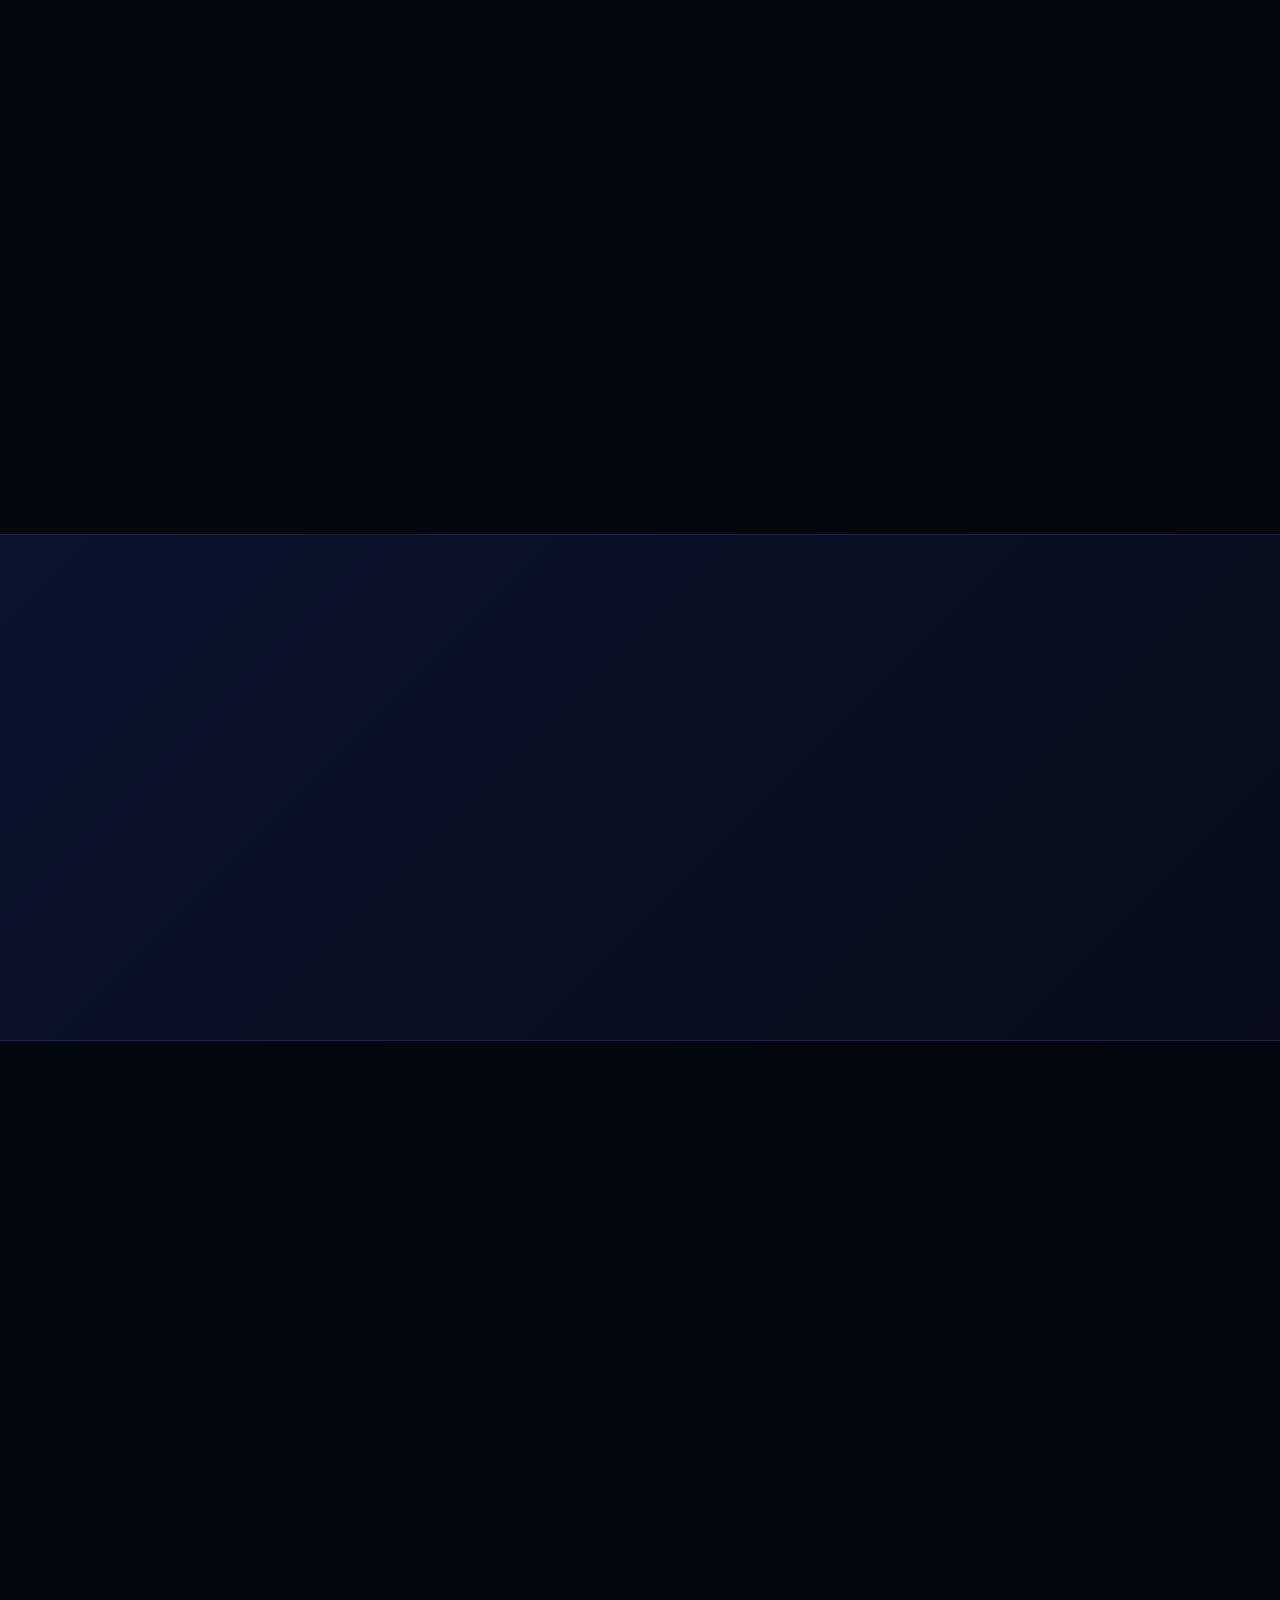
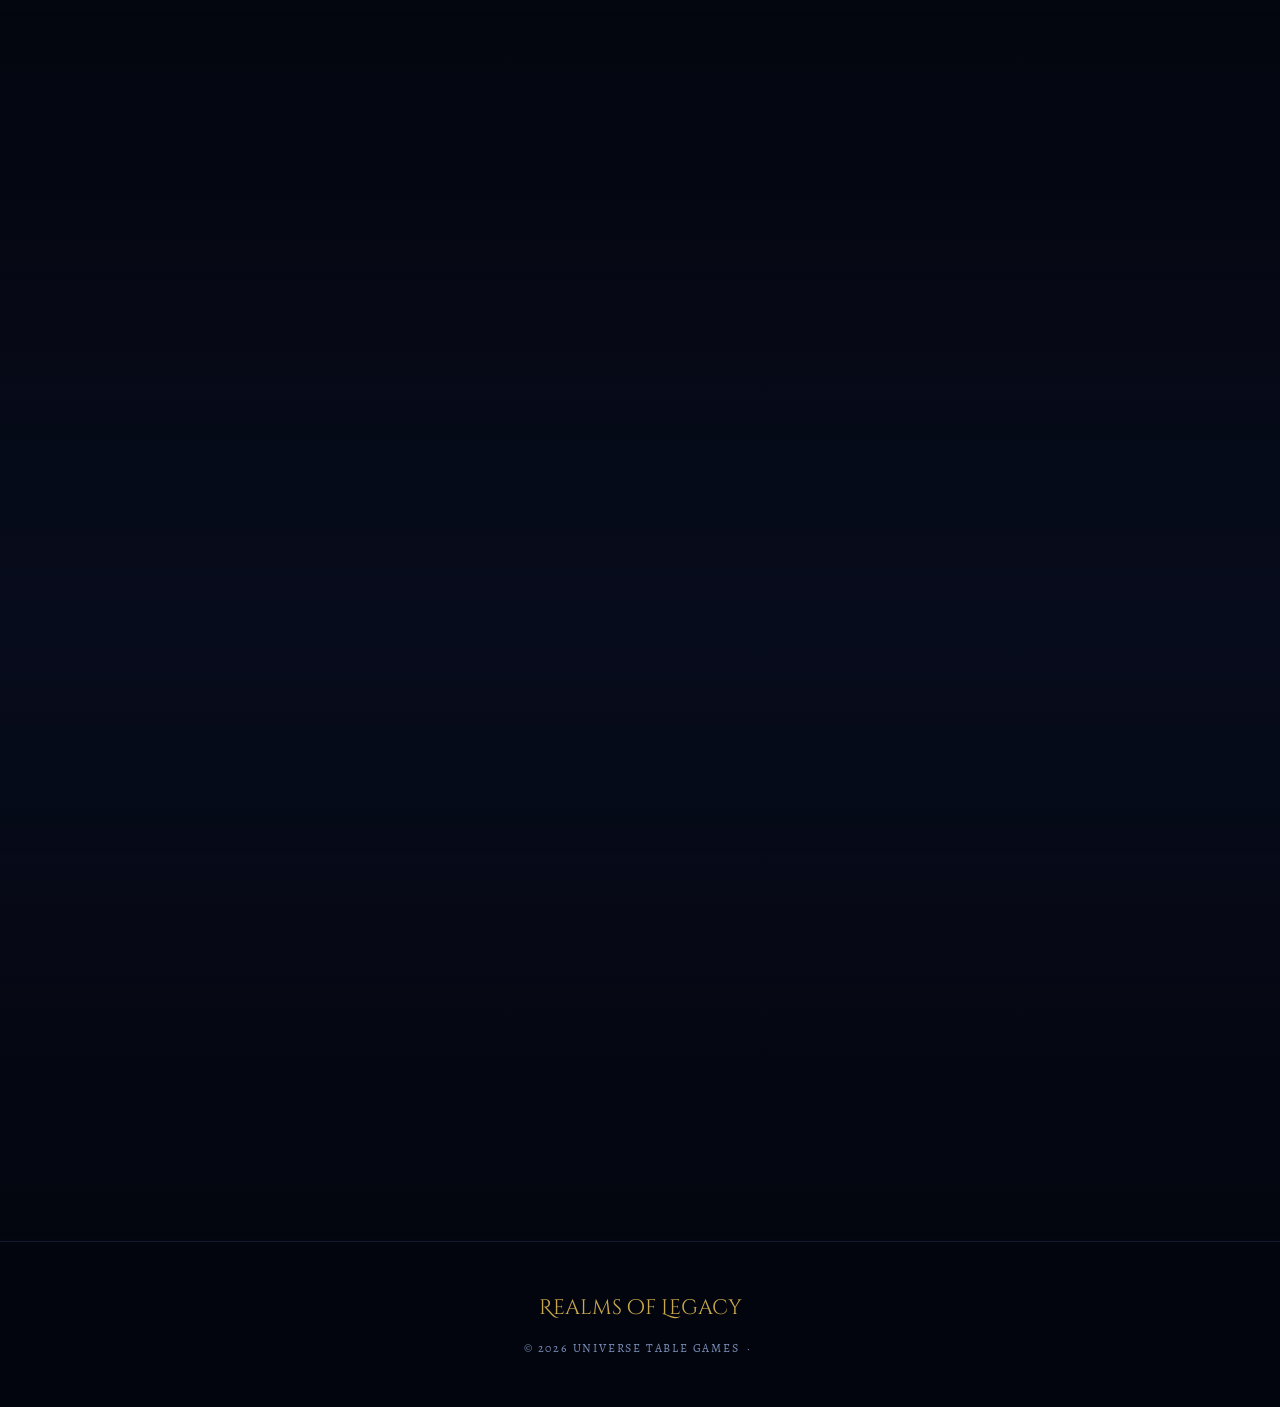
==== commit 13a80fc9: "Update highlight band text in index.html" ====
--- a/index.html
+++ b/index.html
@@ -753,7 +753,7 @@
 
   <!--  HIGHLIGHT BAND  -->
   <div class="highlight-band">
-    ◆ Coming Soon to Kickstarter &nbsp;·&nbsp; All Core Rules Included &nbsp;·&nbsp; No Purchase Required ◆
+    ◆ Freeform Roleplay &nbsp;·&nbsp; Tactical Combat &nbsp;·&nbsp; Ship Combat ◆
   </div>
 
   <!--  ABOUT  -->
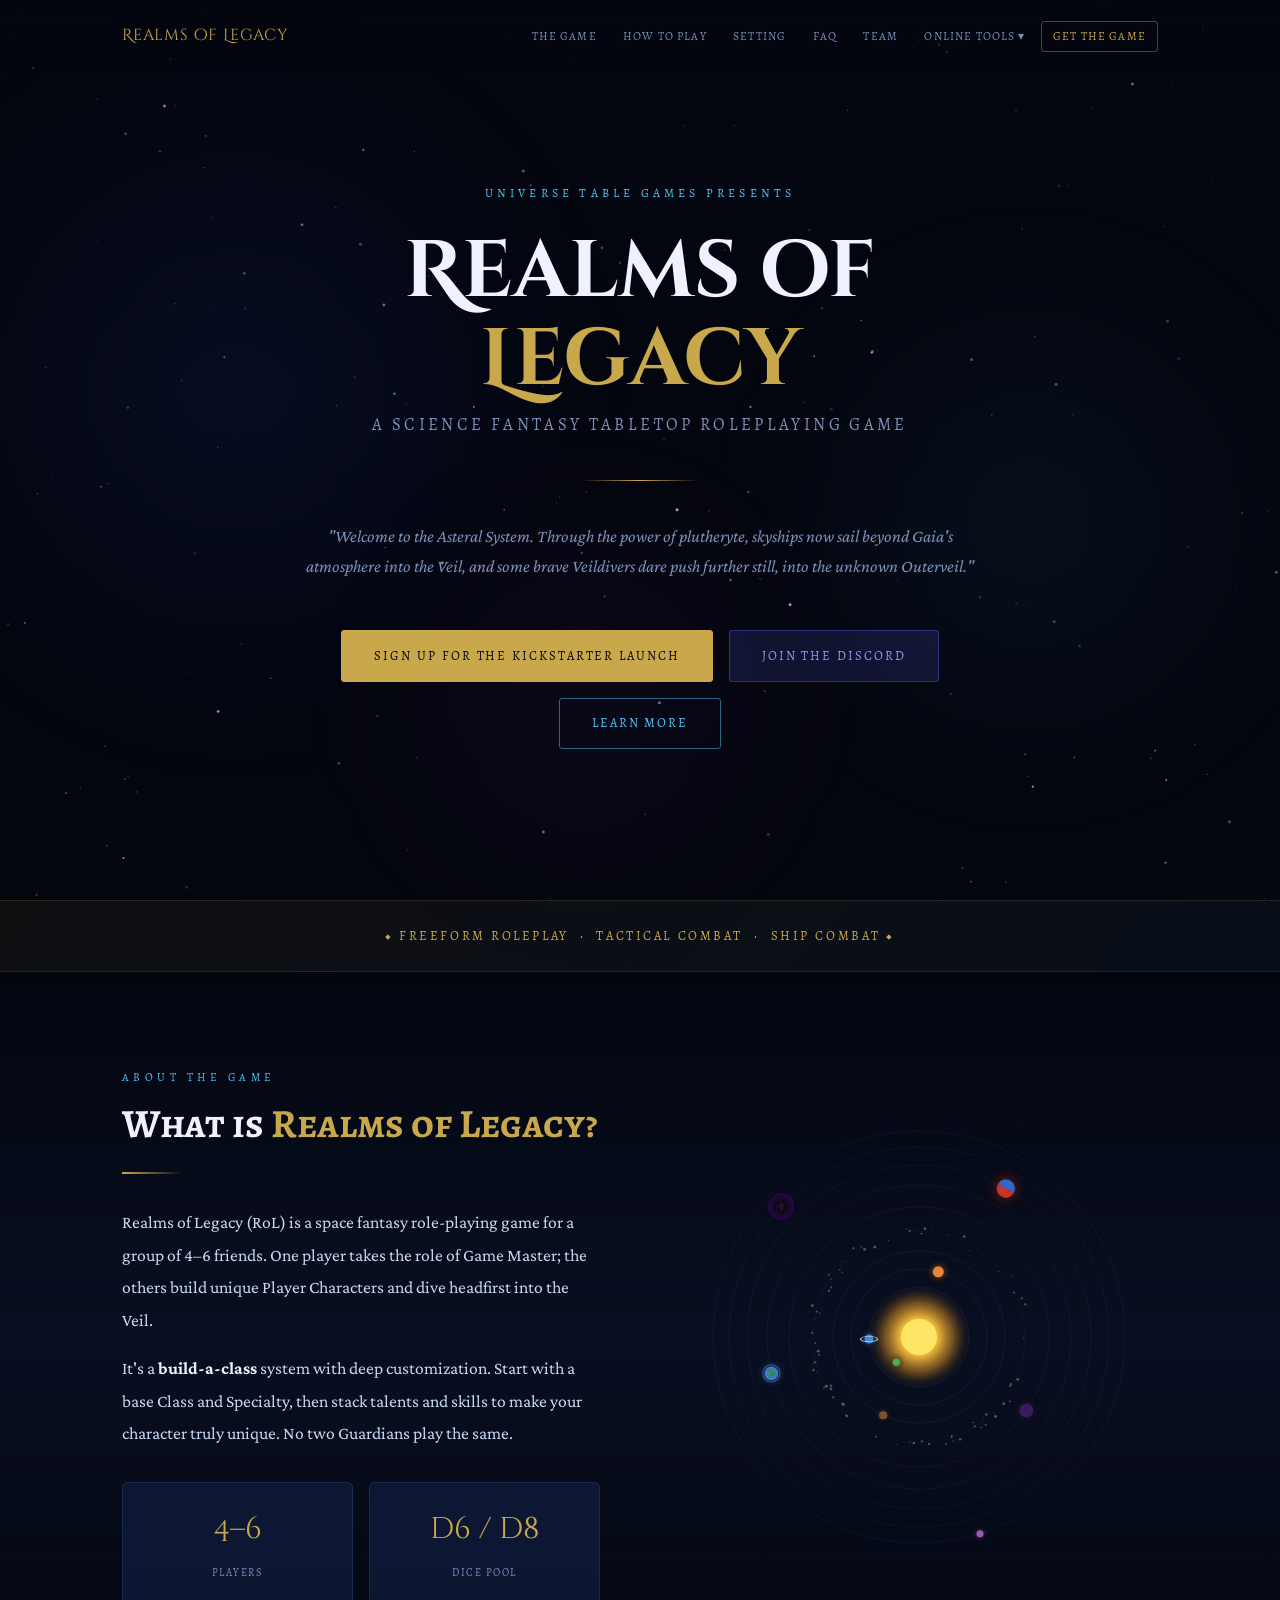
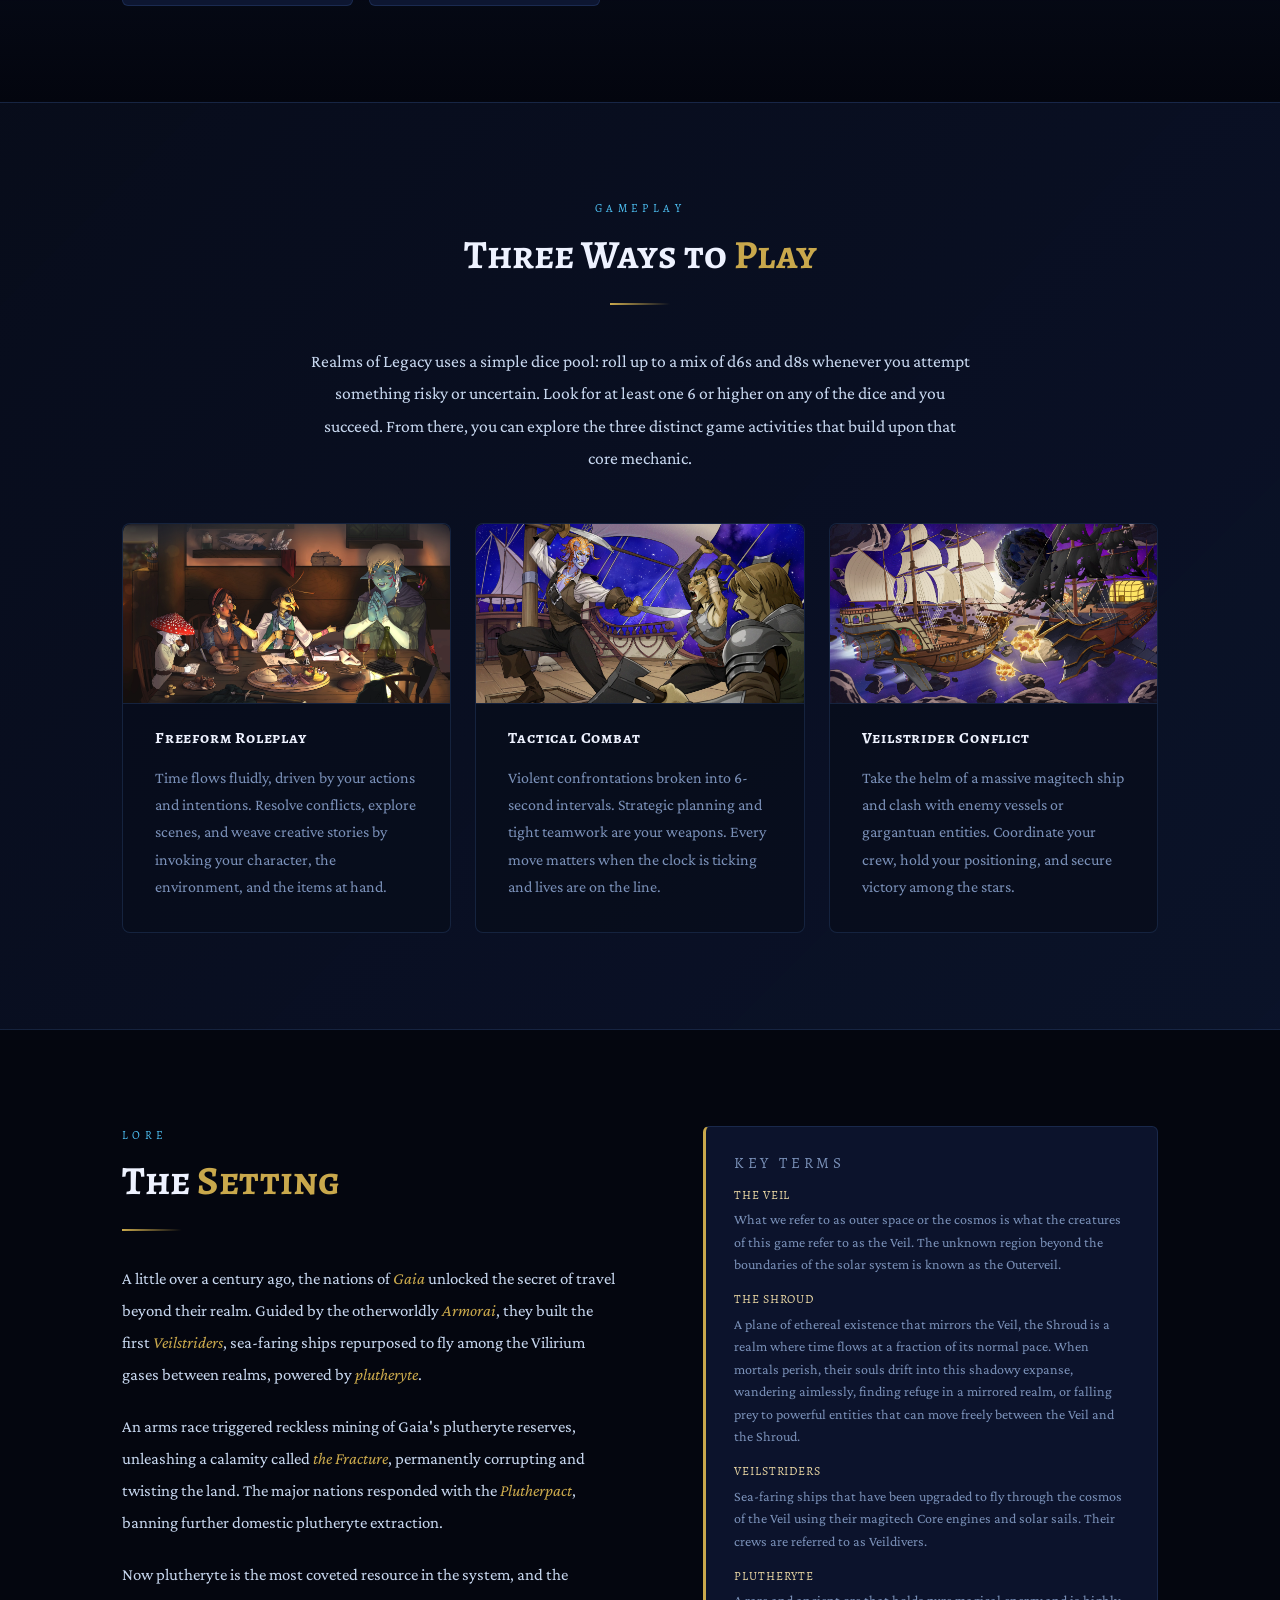
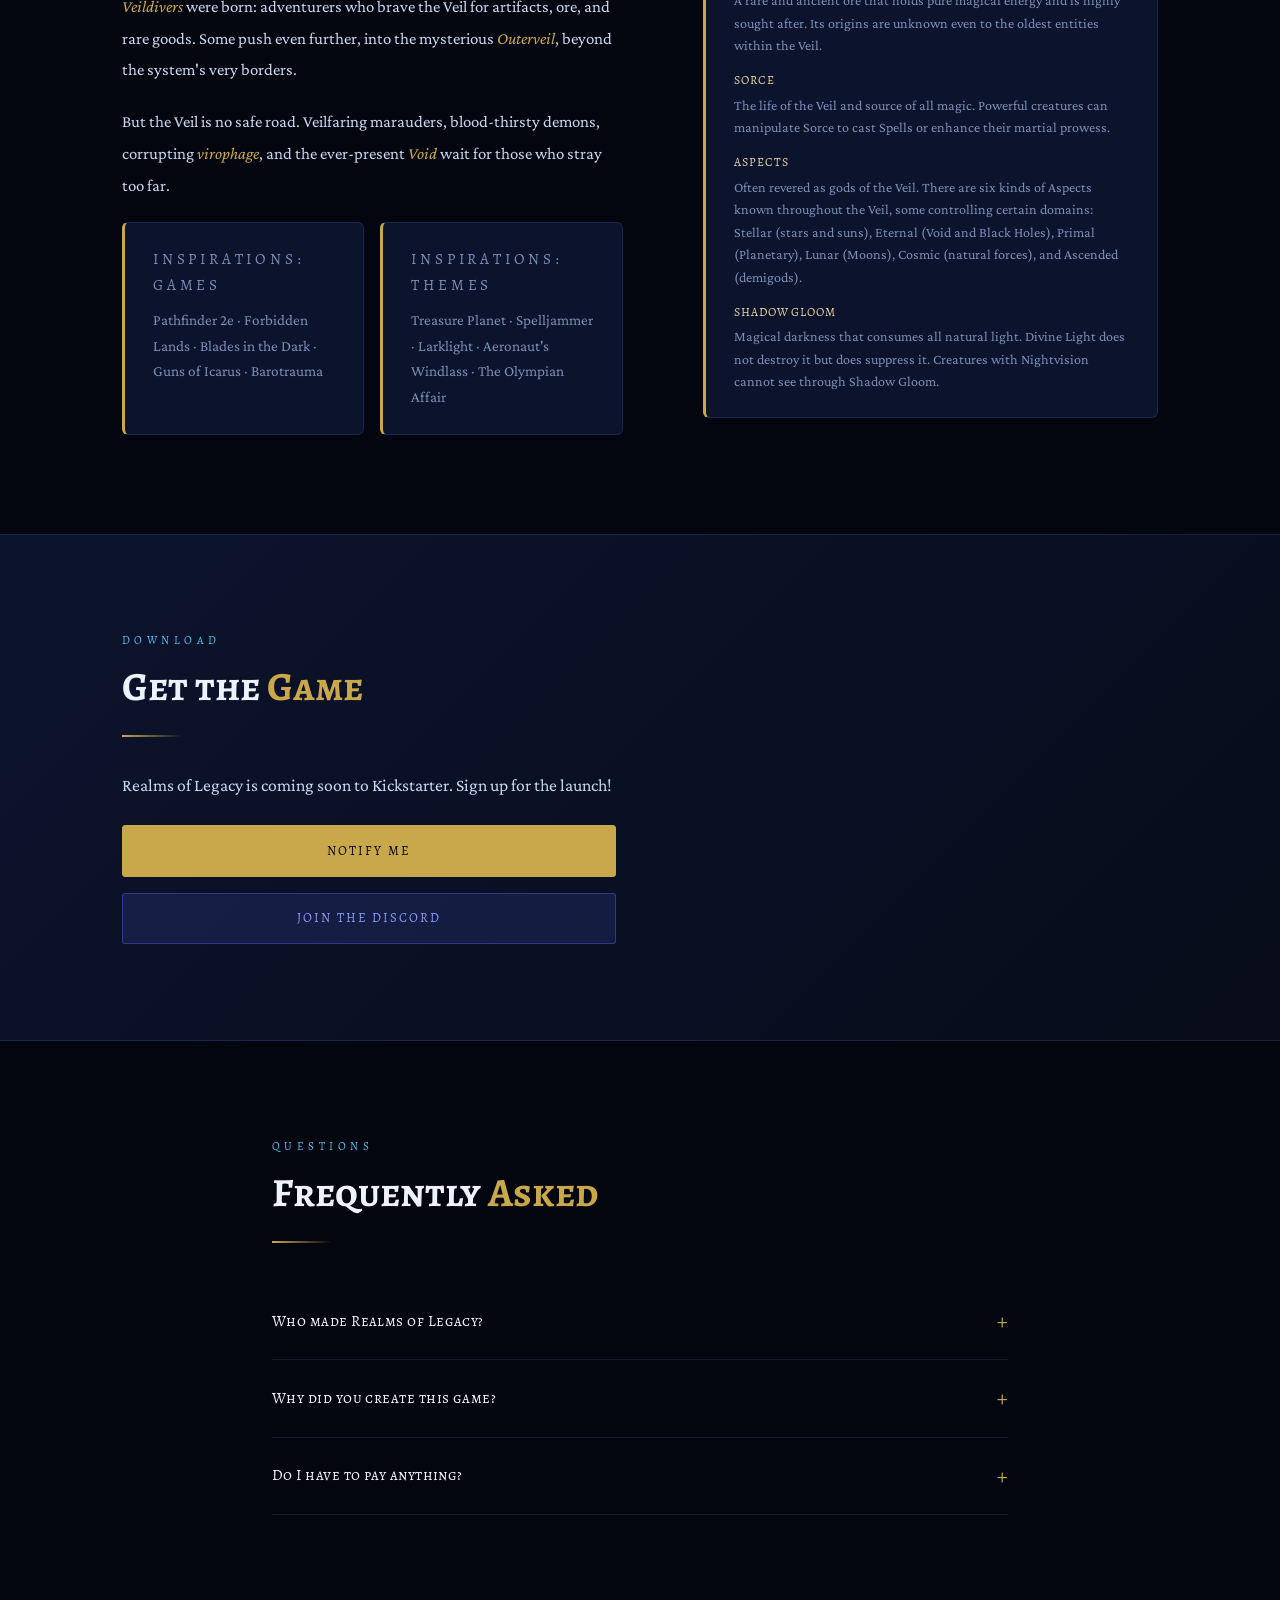
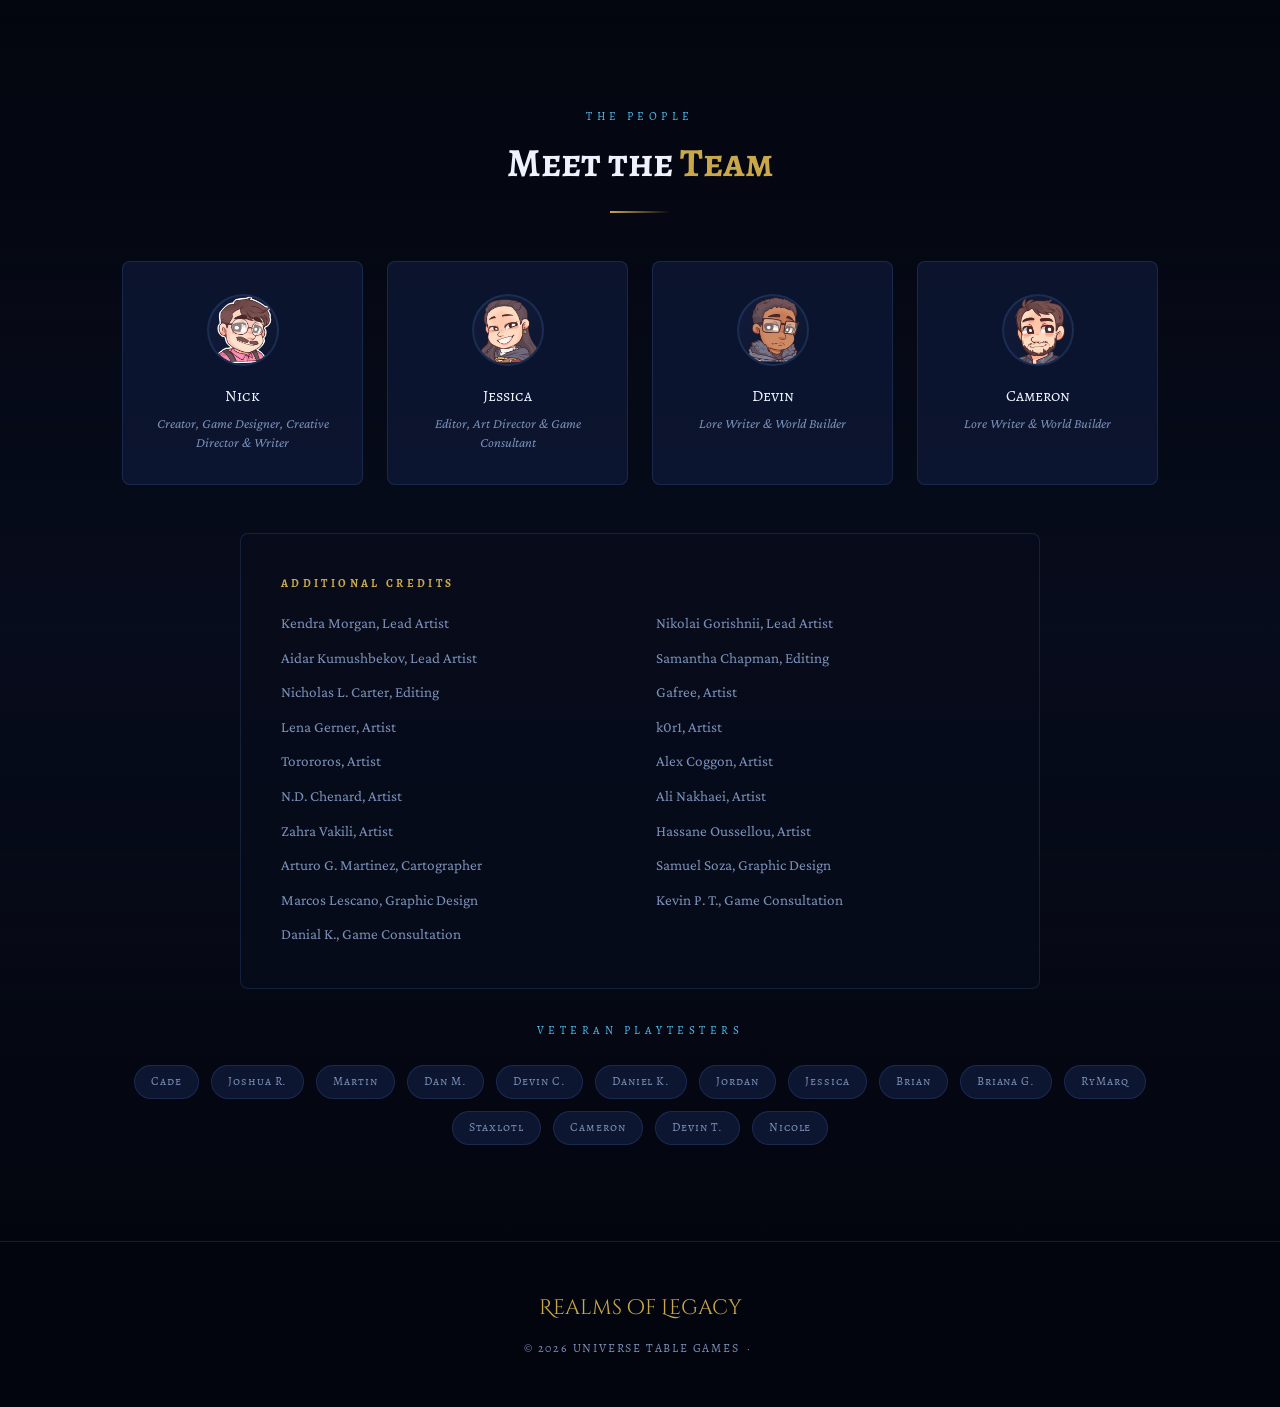
==== commit 30a8fa6e: "Remove inline CSS styles from index.html Removed inline CSS styles from index.html to improve mainta" ====
--- a/index.html
+++ b/index.html
@@ -11,692 +11,6 @@
   <link rel="preconnect" href="https://fonts.gstatic.com" crossorigin />
   <link href="https://fonts.googleapis.com/css2?family=Cinzel+Decorative:wght@400;700&family=Alegreya+SC:wght@400;500;700&family=Crimson+Pro:ital,wght@0,300;0,400;0,600;1,300;1,400&display=swap" rel="stylesheet" />
   <link rel="stylesheet" href="styles.css" />
-  <style>
-    body {
-      font-size: 1.1rem;
-      line-height: 1.75;
-      overflow-x: hidden;
-    }
-    /* Layout  */
-    .container {
-      position: relative;
-      z-index: 1;
-      max-width: 1100px;
-      margin: 0 auto;
-      padding: 0 2rem;
-    }
-    section { position: relative; z-index: 1; }
-    /* Utility  */
-    .glow-text { text-shadow: 0 0 20px var(--cyan-glow), 0 0 60px rgba(79,195,247,0.15); }
-    .gold-text { color: var(--gold); }
-    .dim { color: var(--text-dim); }
-    /* Navigation  */
-    nav {
-      position: fixed;
-      top: 0;
-      left: 0;
-      right: 0;
-      z-index: 100;
-      background: linear-gradient(180deg, rgba(4,6,15,0.97) 0%, rgba(4,6,15,0.0) 100%);
-      padding: 1.2rem 0;
-      transition: background 0.3s;
-    }
-    nav.scrolled {
-      background: rgba(4,6,15,0.97);
-      border-bottom: 1px solid var(--border);
-      backdrop-filter: blur(12px);
-    }
-    nav .nav-inner {
-      max-width: 1100px;
-      margin: 0 auto;
-      padding: 0 2rem;
-      display: flex;
-      align-items: center;
-      justify-content: space-between;
-      gap: 1rem;
-    }
-    .nav-links .nav-cta a {
-      color: var(--gold);
-      border: 1px solid rgba(201,168,76,0.4);
-    }
-    .nav-links .nav-cta a:hover {
-      background: rgba(201,168,76,0.1);
-      color: var(--gold-pale);
-    }
-    /* Hamburger */
-    .nav-toggle {
-      display: none;
-      background: none;
-      border: 1px solid var(--border);
-      color: var(--cyan);
-      padding: 0.4rem 0.6rem;
-      border-radius: 4px;
-      cursor: pointer;
-      font-size: 1.1rem;
-    }
-    @media (max-width: 720px) {
-      .nav-toggle { display: block; }
-      .nav-links {
-        display: none;
-        position: absolute;
-        top: 100%;
-        left: 0;
-        right: 0;
-        background: rgba(4,6,15,0.98);
-        border-bottom: 1px solid var(--border);
-        flex-direction: column;
-        padding: 1rem 2rem;
-        gap: 0;
-      }
-      .nav-links.open { display: flex; }
-      .nav-links a { font-size: 0.85rem; padding: 0.6rem 0; }
-    }
-    /* mainBanner  */
-    #mainBanner {
-      min-height: 100vh;
-      display: flex;
-      align-items: center;
-      justify-content: center;
-      text-align: center;
-      padding: 8rem 2rem 6rem;
-      position: relative;
-    }
-    .mainBanner-vignette {
-      position: absolute;
-      inset: 0;
-      background: radial-gradient(ellipse 70% 70% at 50% 50%, transparent 0%, rgba(4,6,15,0.55) 100%);
-      pointer-events: none;
-    }
-    .mainBanner-content { position: relative; z-index: 2; max-width: 820px; }
-    .mainBanner-eyebrow {
-      font-family: var(--font-heading);
-      font-size: 0.75rem;
-      letter-spacing: 0.35em;
-      text-transform: uppercase;
-      color: var(--cyan);
-      margin-bottom: 1.5rem;
-      opacity: 0;
-      animation: fadeUp 0.8s 0.2s ease forwards;
-    }
-    .mainBanner-title {
-      font-family: var(--font-display);
-      font-size: clamp(2.4rem, 7vw, 5rem);
-      font-weight: 700;
-      line-height: 1.1;
-      color: var(--white);
-      margin-bottom: 0.4rem;
-      opacity: 0;
-      animation: fadeUp 0.9s 0.4s ease forwards;
-    }
-    .mainBanner-title span { color: var(--gold); }
-    .mainBanner-subtitle {
-      font-family: var(--font-heading);
-      font-size: clamp(0.85rem, 2vw, 1.05rem);
-      letter-spacing: 0.2em;
-      text-transform: uppercase;
-      color: var(--text-dim);
-      margin-bottom: 2.5rem;
-      opacity: 0;
-      animation: fadeUp 0.9s 0.55s ease forwards;
-    }
-    .mainBanner-divider {
-      width: 120px;
-      height: 1px;
-      background: linear-gradient(90deg, transparent, var(--gold), transparent);
-      margin: 0 auto 2.5rem;
-      opacity: 0;
-      animation: fadeIn 0.8s 0.7s ease forwards;
-    }
-    .mainBanner-lore {
-      font-size: 1.1rem;
-      font-style: italic;
-      color: var(--text-dim);
-      max-width: 680px;
-      margin: 0 auto 3rem;
-      opacity: 0;
-      animation: fadeUp 0.9s 0.8s ease forwards;
-    }
-    .mainBanner-actions {
-      display: flex;
-      gap: 1rem;
-      justify-content: center;
-      flex-wrap: wrap;
-      opacity: 0;
-      animation: fadeUp 0.9s 1s ease forwards;
-    }
-    /* Buttons  */
-    .btn {
-      display: inline-block;
-      font-family: var(--font-heading);
-      font-size: 0.8rem;
-      letter-spacing: 0.15em;
-      text-transform: uppercase;
-      text-decoration: none;
-      padding: 0.85rem 2rem;
-      border-radius: 3px;
-      transition: all 0.25s;
-      cursor: pointer;
-    }
-    .btn-primary {
-      background: var(--gold);
-      color: var(--void);
-      border: 1px solid var(--gold);
-    }
-    .btn-primary:hover {
-      background: var(--gold-pale);
-      box-shadow: 0 0 30px rgba(201,168,76,0.4);
-      transform: translateY(-2px);
-    }
-    .btn-secondary {
-      background: transparent;
-      color: var(--cyan);
-      border: 1px solid rgba(79,195,247,0.5);
-    }
-    .btn-secondary:hover {
-      background: rgba(79,195,247,0.08);
-      border-color: var(--cyan);
-      box-shadow: 0 0 25px var(--cyan-glow);
-      transform: translateY(-2px);
-    }
-    .btn-discord {
-      background: rgba(88,101,242,0.15);
-      color: #8b9cf4;
-      border: 1px solid rgba(88,101,242,0.4);
-    }
-    .btn-discord:hover {
-      background: rgba(88,101,242,0.25);
-      border-color: #8b9cf4;
-      transform: translateY(-2px);
-    }
-    /* Sections  */
-    .section { padding: 6rem 0; }
-    .section-label {
-      font-family: var(--font-heading);
-      font-size: 0.7rem;
-      letter-spacing: 0.4em;
-      text-transform: uppercase;
-      color: var(--cyan);
-      margin-bottom: 0.75rem;
-    }
-    .section-title {
-      font-family: var(--font-heading);
-      font-size: clamp(1.6rem, 4vw, 2.5rem);
-      color: var(--white);
-      margin-bottom: 1.5rem;
-      line-height: 1.2;
-    }
-    .section-title span { color: var(--gold); }
-    .section-divider {
-      width: 60px;
-      height: 2px;
-      background: linear-gradient(90deg, var(--gold), transparent);
-      margin-bottom: 2rem;
-    }
-    .section-body {
-      font-size: 1.1rem;
-      color: var(--text);
-      max-width: 660px;
-      line-height: 1.85;
-    }
-    /* About  */
-    #about { background: linear-gradient(180deg, transparent 0%, rgba(13,22,48,0.6) 50%, transparent 100%); }
-    #about .container {
-      display: grid;
-      grid-template-columns: 1fr 1fr;
-      gap: 5rem;
-      align-items: center;
-    }
-    .about-stat-grid {
-      display: grid;
-      grid-template-columns: 1fr 1fr;
-      gap: 1rem;
-      margin-top: 2rem;
-    }
-    .stat-card {
-      background: rgba(17,27,58,0.8);
-      border: 1px solid var(--border);
-      border-radius: 6px;
-      padding: 1.2rem;
-      text-align: center;
-      transition: border-color 0.25s, box-shadow 0.25s;
-    }
-    .stat-card:hover {
-      border-color: rgba(79,195,247,0.4);
-      box-shadow: 0 0 20px rgba(79,195,247,0.07);
-    }
-    .stat-num {
-      font-family: var(--font-display);
-      font-size: 1.9rem;
-      color: var(--gold);
-      display: block;
-    }
-    .stat-label {
-      font-family: var(--font-heading);
-      font-size: 0.65rem;
-      letter-spacing: 0.15em;
-      text-transform: uppercase;
-      color: var(--text-dim);
-    }
-    .about-visual {
-      position: relative;
-      display: flex;
-      align-items: center;
-      justify-content: center;
-      overflow: visible;
-    }
-    #solar-system {
-      display: block;
-      width: 440px;
-      height: 440px;
-    }
-    @media (max-width: 860px) {
-      #about .container { grid-template-columns: 1fr; gap: 3rem; }
-      .about-visual { display: none; }
-    }
-    /* How It Plays  */
-    #how {
-      background: linear-gradient(135deg, rgba(8,13,28,0.95) 0%, rgba(13,22,48,0.8) 100%);
-      border-top: 1px solid var(--border);
-      border-bottom: 1px solid var(--border);
-    }
-    #how .container { text-align: center; }
-    #how .section-divider { margin: 0 auto 2.5rem; }
-    .modes-grid {
-      display: grid;
-      grid-template-columns: repeat(3, 1fr);
-      gap: 1.5rem;
-      margin-top: 3rem;
-      text-align: left;
-    }
-    .mode-card {
-      background: rgba(8,13,28,0.8);
-      border: 1px solid var(--border);
-      border-radius: 8px;
-      padding: 2rem;
-      transition: border-color 0.3s, transform 0.3s, box-shadow 0.3s;
-      position: relative;
-      overflow: hidden;
-    }
-    .mode-card::before {
-      content: '';
-      position: absolute;
-      inset: 0;
-      opacity: 0;
-      transition: opacity 0.3s;
-    }
-    .mode-card:nth-child(1)::before { background: radial-gradient(circle at top left, rgba(79,195,247,0.06), transparent 70%); }
-    .mode-card:nth-child(2)::before { background: radial-gradient(circle at top left, rgba(201,168,76,0.06), transparent 70%); }
-    .mode-card:nth-child(3)::before { background: radial-gradient(circle at top left, rgba(180,100,255,0.06), transparent 70%); }
-    .mode-card:hover { transform: translateY(-4px); border-color: rgba(79,195,247,0.3); box-shadow: 0 12px 40px rgba(0,0,0,0.3); }
-    .mode-card:hover::before { opacity: 1; }
-    .mode-icon {
-      display: block;
-      width: calc(100% + 4rem);
-      height: 180px;
-      object-fit: cover;
-      margin: -2rem -2rem 1.25rem;
-      border-radius: 8px 8px 0 0;
-      border-bottom: 1px solid var(--border);
-    }
-    .mode-title {
-      font-family: var(--font-heading);
-      font-size: 1rem;
-      letter-spacing: 0.05em;
-      color: var(--white);
-      margin-bottom: 0.75rem;
-    }
-    .mode-body { font-size: 1rem; color: var(--text-dim); line-height: 1.7; }
-    @media (max-width: 720px) {
-      .modes-grid { grid-template-columns: 1fr; }
-    }
-    /* Setting  */
-    #setting .container {
-      display: grid;
-      grid-template-columns: 1.1fr 1fr;
-      gap: 5rem;
-      align-items: start;
-    }
-    .setting-lore {
-      font-size: 1.05rem;
-      color: var(--text);
-      line-height: 1.9;
-    }
-    .setting-lore p { margin-bottom: 1.25rem; }
-    .keyword {
-      color: var(--gold);
-      font-style: italic;
-    }
-    .setting-aside {
-      position: sticky;
-      top: 6rem;
-    }
-    .lore-card {
-      background: rgba(17,27,58,0.7);
-      border: 1px solid var(--border);
-      border-left: 3px solid var(--gold);
-      border-radius: 6px;
-      padding: 1.5rem 1.75rem;
-      margin-bottom: 1.25rem;
-    }
-    .lore-card-title {
-      font-family: var(--font-heading);
-      font-size: 0.7rem;
-      letter-spacing: 0.25em;
-      text-transform: uppercase;
-      color: var(--gold);
-      margin-bottom: 0.5rem;
-    }
-    .setting-inspirations {
-      display: grid;
-      grid-template-columns: 1fr 1fr;
-      gap: 1rem;
-      margin-top: 1.25rem;
-    }
-    .setting-inspirations .insp-card { margin-bottom: 0; }
-    @media (max-width: 580px) {
-      .setting-inspirations { grid-template-columns: 1fr; }
-    }
-    .lore-card p { font-size: 0.95rem; color: var(--text-dim); line-height: 1.7; }
-    .key-terms { display: flex; flex-direction: column; gap: 0.85rem; }
-    .kt-entry { display: flex; flex-direction: column; gap: 0.15rem; }
-    .kt-name {
-      font-family: var(--font-heading);
-      font-size: 0.75rem;
-      letter-spacing: 0.08em;
-      color: var(--gold-pale);
-      text-transform: uppercase;
-    }
-    .kt-def { font-size: 0.88rem; color: var(--text-dim); line-height: 1.6; }
-    @media (max-width: 860px) {
-      #setting .container { grid-template-columns: 1fr; gap: 3rem; }
-      .setting-aside { position: static; }
-    }
-    /* Get the Game  */
-    #get {
-      background: linear-gradient(135deg, rgba(13,22,48,0.9) 0%, rgba(8,13,28,0.95) 100%);
-      border-top: 1px solid var(--border);
-      border-bottom: 1px solid var(--border);
-    }
-    #get .container {
-      display: grid;
-      grid-template-columns: 1fr 1fr;
-      gap: 3rem;
-      align-items: center;
-    }
-    .get-cta-group {
-      display: flex;
-      flex-direction: column;
-      gap: 1rem;
-      margin-top: 1.5rem;
-    }
-    .get-cta-group .btn { text-align: center; }
-    .get-badge {
-      display: inline-block;
-      font-family: var(--font-heading);
-      font-size: 0.65rem;
-      letter-spacing: 0.2em;
-      text-transform: uppercase;
-      color: var(--void);
-      background: var(--gold);
-      padding: 0.2rem 0.6rem;
-      border-radius: 2px;
-      vertical-align: middle;
-      margin-left: 0.5rem;
-    }
-    .get-feature-list {
-      list-style: none;
-      margin-top: 2rem;
-    }
-    .get-feature-list li {
-      display: flex;
-      align-items: flex-start;
-      gap: 0.75rem;
-      margin-bottom: 0.85rem;
-      font-size: 1rem;
-      color: var(--text);
-    }
-    .get-feature-list li::before {
-      content: '◆';
-      color: var(--cyan);
-      font-size: 0.55rem;
-      margin-top: 0.45rem;
-      flex-shrink: 0;
-    }
-    @media (max-width: 720px) {
-      #get .container { grid-template-columns: 1fr; }
-    }
-    /* FAQ  */
-    #faq .container { max-width: 800px; }
-    .faq-list { margin-top: 2.5rem; }
-    .faq-item { border-bottom: 1px solid var(--border); }
-    .faq-q {
-      display: flex;
-      justify-content: space-between;
-      align-items: center;
-      padding: 1.25rem 0;
-      cursor: pointer;
-      font-family: var(--font-heading);
-      font-size: 0.95rem;
-      letter-spacing: 0.03em;
-      color: var(--white);
-      transition: color 0.2s;
-      gap: 1rem;
-      list-style: none;
-    }
-    .faq-q:hover { color: var(--cyan); }
-    .faq-q::after {
-      content: '+';
-      font-size: 1.3rem;
-      color: var(--gold);
-      flex-shrink: 0;
-      transition: transform 0.3s;
-    }
-    .faq-item.open .faq-q::after { transform: rotate(45deg); }
-    .faq-a {
-      max-height: 0;
-      overflow: hidden;
-      transition: max-height 0.4s ease, padding 0.3s;
-      font-size: 1rem;
-      color: var(--text-dim);
-      line-height: 1.8;
-    }
-    .faq-a-inner { padding: 0 0 1.25rem; }
-    .faq-item.open .faq-a { max-height: 400px; }
-    /* Team  */
-    #team { background: linear-gradient(180deg, transparent 0%, rgba(13,22,48,0.4) 50%, transparent 100%); }
-    #team .container { text-align: center; }
-    #team .section-divider { margin: 0 auto 3rem; }
-    .team-grid {
-      display: grid;
-      grid-template-columns: repeat(4, 1fr);
-      gap: 1.5rem;
-      margin-bottom: 3rem;
-    }
-    .team-card {
-      background: rgba(17,27,58,0.7);
-      border: 1px solid var(--border);
-      border-radius: 8px;
-      padding: 2rem 1.5rem;
-      transition: border-color 0.3s, transform 0.3s;
-    }
-    .team-card:hover {
-      border-color: rgba(201,168,76,0.3);
-      transform: translateY(-3px);
-    }
-    .team-avatar {
-      width: 72px;
-      height: 72px;
-      border-radius: 50%;
-      background: linear-gradient(135deg, var(--surface), var(--mid));
-      border: 2px solid var(--border);
-      margin: 0 auto 1rem;
-      display: flex;
-      align-items: center;
-      justify-content: center;
-      font-family: var(--font-display);
-      font-size: 1.5rem;
-      color: var(--gold);
-      overflow: hidden;
-    }
-    /* Portraits are transparent PNG-style art, so the gradient still shows behind them. */
-    .team-avatar img {
-      width: 100%;
-      height: 100%;
-      object-fit: cover;
-      display: block;
-    }
-    .team-name {
-      font-family: var(--font-heading);
-      font-size: 1rem;
-      color: var(--white);
-      margin-bottom: 0.3rem;
-    }
-    .team-role {
-      font-size: 0.85rem;
-      color: var(--text-dim);
-      font-style: italic;
-      line-height: 1.4;
-    }
-    @media (max-width: 860px) {
-      .team-grid { grid-template-columns: repeat(2, 1fr); }
-    }
-    @media (max-width: 480px) {
-      .team-grid { grid-template-columns: 1fr; }
-    }
-    /* Credits */
-    .credits-block {
-      background: rgba(8,13,28,0.8);
-      border: 1px solid var(--border);
-      border-radius: 8px;
-      padding: 2.5rem;
-      text-align: left;
-      max-width: 800px;
-      margin: 0 auto 2rem;
-    }
-    .credits-block h3 {
-      font-family: var(--font-heading);
-      font-size: 0.7rem;
-      letter-spacing: 0.3em;
-      text-transform: uppercase;
-      color: var(--gold);
-      margin-bottom: 1rem;
-    }
-    .credits-grid {
-      display: grid;
-      grid-template-columns: repeat(2, 1fr);
-      gap: 0.5rem 2rem;
-    }
-    .credits-grid a, .credits-grid span {
-      font-size: 0.95rem;
-      color: var(--text-dim);
-      text-decoration: none;
-      transition: color 0.2s;
-    }
-    .credits-grid a:hover { color: var(--cyan); }
-    @media (max-width: 580px) {
-      .credits-grid { grid-template-columns: 1fr; }
-    }
-    /* Playtesters */
-    .playtesters-wrap {
-      display: flex;
-      flex-wrap: wrap;
-      gap: 0.75rem;
-      justify-content: center;
-      margin-top: 1.5rem;
-    }
-    .playtester-chip {
-      font-family: var(--font-heading);
-      font-size: 0.75rem;
-      letter-spacing: 0.08em;
-      color: var(--text-dim);
-      background: rgba(17,27,58,0.8);
-      border: 1px solid var(--border);
-      border-radius: 999px;
-      padding: 0.35rem 1rem;
-      transition: border-color 0.2s, color 0.2s;
-    }
-    .playtester-chip:hover {
-      border-color: rgba(79,195,247,0.4);
-      color: var(--cyan);
-    }
-    /* Footer  */
-    footer {
-      position: relative;
-      z-index: 1;
-      text-align: center;
-      padding: 3rem 2rem;
-      border-top: 1px solid var(--border);
-      background: rgba(4,6,15,0.9);
-    }
-    footer p {
-      font-family: var(--font-heading);
-      font-size: 0.75rem;
-      letter-spacing: 0.15em;
-      color: var(--text-dim);
-      text-transform: uppercase;
-    }
-    footer .footer-logo {
-      font-family: var(--font-display);
-      font-size: 1.3rem;
-      color: var(--gold);
-      display: block;
-      margin-bottom: 0.75rem;
-    }
-    /* Scroll Animations  */
-    .reveal {
-      opacity: 0;
-      transform: translateY(28px);
-      transition: opacity 0.7s ease, transform 0.7s ease;
-    }
-    .reveal.visible {
-      opacity: 1;
-      transform: translateY(0);
-    }
-    @keyframes fadeUp { from { opacity: 0; transform: translateY(24px); } to { opacity: 1; transform: translateY(0); } }
-    @keyframes fadeIn { from { opacity: 0; } to { opacity: 1; } }
-    @keyframes spin { to { transform: rotate(360deg); } }
-    /* Cosmic Nebula behind mainBanner  */
-    .nebula {
-      position: absolute;
-      border-radius: 50%;
-      filter: blur(80px);
-      pointer-events: none;
-    }
-    .nebula-1 {
-      width: 600px;
-      height: 600px;
-      background: radial-gradient(circle, rgba(30,60,160,0.18), transparent 70%);
-      top: 10%;
-      left: -5%;
-    }
-    .nebula-2 {
-      width: 500px;
-      height: 500px;
-      background: radial-gradient(circle, rgba(79,195,247,0.08), transparent 70%);
-      top: 30%;
-      right: 0%;
-    }
-    .nebula-3 {
-      width: 400px;
-      height: 400px;
-      background: radial-gradient(circle, rgba(150,80,220,0.07), transparent 70%);
-      bottom: 0%;
-      left: 30%;
-    }
-    /* Highlight Band  */
-    .highlight-band {
-      background: linear-gradient(135deg, rgba(201,168,76,0.06), rgba(79,195,247,0.04));
-      border-top: 1px solid rgba(201,168,76,0.15);
-      border-bottom: 1px solid rgba(201,168,76,0.15);
-      padding: 1.5rem 0;
-      text-align: center;
-      font-family: var(--font-heading);
-      font-size: 0.8rem;
-      letter-spacing: 0.2em;
-      text-transform: uppercase;
-      color: var(--gold);
-    }
-  </style>
 </head>
 <body>
 <!-- Starfield -->
--- a/styles.css
+++ b/styles.css
@@ -102,3 +102,693 @@
 .nav-dropdown-menu li a:hover { color: var(--cyan); background: rgba(79,195,247,0.07); }
 .nav-dropdown-menu li:not(:last-child) { border-bottom: 1px solid var(--border); }
 .nav-toggle { display: none; background: none; border: 1px solid var(--border); color: var(--cyan); padding: 0.4rem 0.6rem; border-radius: 4px; cursor: pointer; font-size: 1.1rem; }
+
+
+/* ═══════════════════════════════════════
+   Merged from index.html inline <style>
+   Appended to preserve original cascade order.
+   ═══════════════════════════════════════ */
+body {
+      font-size: 1.1rem;
+      line-height: 1.75;
+      overflow-x: hidden;
+    }
+    /* Layout  */
+    .container {
+      position: relative;
+      z-index: 1;
+      max-width: 1100px;
+      margin: 0 auto;
+      padding: 0 2rem;
+    }
+    section { position: relative; z-index: 1; }
+    /* Utility  */
+    .glow-text { text-shadow: 0 0 20px var(--cyan-glow), 0 0 60px rgba(79,195,247,0.15); }
+    .gold-text { color: var(--gold); }
+    .dim { color: var(--text-dim); }
+    /* Navigation  */
+    nav {
+      position: fixed;
+      top: 0;
+      left: 0;
+      right: 0;
+      z-index: 100;
+      background: linear-gradient(180deg, rgba(4,6,15,0.97) 0%, rgba(4,6,15,0.0) 100%);
+      padding: 1.2rem 0;
+      transition: background 0.3s;
+    }
+    nav.scrolled {
+      background: rgba(4,6,15,0.97);
+      border-bottom: 1px solid var(--border);
+      backdrop-filter: blur(12px);
+    }
+    nav .nav-inner {
+      max-width: 1100px;
+      margin: 0 auto;
+      padding: 0 2rem;
+      display: flex;
+      align-items: center;
+      justify-content: space-between;
+      gap: 1rem;
+    }
+    .nav-links .nav-cta a {
+      color: var(--gold);
+      border: 1px solid rgba(201,168,76,0.4);
+    }
+    .nav-links .nav-cta a:hover {
+      background: rgba(201,168,76,0.1);
+      color: var(--gold-pale);
+    }
+    /* Hamburger */
+    .nav-toggle {
+      display: none;
+      background: none;
+      border: 1px solid var(--border);
+      color: var(--cyan);
+      padding: 0.4rem 0.6rem;
+      border-radius: 4px;
+      cursor: pointer;
+      font-size: 1.1rem;
+    }
+    @media (max-width: 720px) {
+      .nav-toggle { display: block; }
+      .nav-links {
+        display: none;
+        position: absolute;
+        top: 100%;
+        left: 0;
+        right: 0;
+        background: rgba(4,6,15,0.98);
+        border-bottom: 1px solid var(--border);
+        flex-direction: column;
+        padding: 1rem 2rem;
+        gap: 0;
+      }
+      .nav-links.open { display: flex; }
+      .nav-links a { font-size: 0.85rem; padding: 0.6rem 0; }
+    }
+    /* mainBanner  */
+    #mainBanner {
+      min-height: 100vh;
+      display: flex;
+      align-items: center;
+      justify-content: center;
+      text-align: center;
+      padding: 8rem 2rem 6rem;
+      position: relative;
+    }
+    .mainBanner-vignette {
+      position: absolute;
+      inset: 0;
+      background: radial-gradient(ellipse 70% 70% at 50% 50%, transparent 0%, rgba(4,6,15,0.55) 100%);
+      pointer-events: none;
+    }
+    .mainBanner-content { position: relative; z-index: 2; max-width: 820px; }
+    .mainBanner-eyebrow {
+      font-family: var(--font-heading);
+      font-size: 0.75rem;
+      letter-spacing: 0.35em;
+      text-transform: uppercase;
+      color: var(--cyan);
+      margin-bottom: 1.5rem;
+      opacity: 0;
+      animation: fadeUp 0.8s 0.2s ease forwards;
+    }
+    .mainBanner-title {
+      font-family: var(--font-display);
+      font-size: clamp(2.4rem, 7vw, 5rem);
+      font-weight: 700;
+      line-height: 1.1;
+      color: var(--white);
+      margin-bottom: 0.4rem;
+      opacity: 0;
+      animation: fadeUp 0.9s 0.4s ease forwards;
+    }
+    .mainBanner-title span { color: var(--gold); }
+    .mainBanner-subtitle {
+      font-family: var(--font-heading);
+      font-size: clamp(0.85rem, 2vw, 1.05rem);
+      letter-spacing: 0.2em;
+      text-transform: uppercase;
+      color: var(--text-dim);
+      margin-bottom: 2.5rem;
+      opacity: 0;
+      animation: fadeUp 0.9s 0.55s ease forwards;
+    }
+    .mainBanner-divider {
+      width: 120px;
+      height: 1px;
+      background: linear-gradient(90deg, transparent, var(--gold), transparent);
+      margin: 0 auto 2.5rem;
+      opacity: 0;
+      animation: fadeIn 0.8s 0.7s ease forwards;
+    }
+    .mainBanner-lore {
+      font-size: 1.1rem;
+      font-style: italic;
+      color: var(--text-dim);
+      max-width: 680px;
+      margin: 0 auto 3rem;
+      opacity: 0;
+      animation: fadeUp 0.9s 0.8s ease forwards;
+    }
+    .mainBanner-actions {
+      display: flex;
+      gap: 1rem;
+      justify-content: center;
+      flex-wrap: wrap;
+      opacity: 0;
+      animation: fadeUp 0.9s 1s ease forwards;
+    }
+    /* Buttons  */
+    .btn {
+      display: inline-block;
+      font-family: var(--font-heading);
+      font-size: 0.8rem;
+      letter-spacing: 0.15em;
+      text-transform: uppercase;
+      text-decoration: none;
+      padding: 0.85rem 2rem;
+      border-radius: 3px;
+      transition: all 0.25s;
+      cursor: pointer;
+    }
+    .btn-primary {
+      background: var(--gold);
+      color: var(--void);
+      border: 1px solid var(--gold);
+    }
+    .btn-primary:hover {
+      background: var(--gold-pale);
+      box-shadow: 0 0 30px rgba(201,168,76,0.4);
+      transform: translateY(-2px);
+    }
+    .btn-secondary {
+      background: transparent;
+      color: var(--cyan);
+      border: 1px solid rgba(79,195,247,0.5);
+    }
+    .btn-secondary:hover {
+      background: rgba(79,195,247,0.08);
+      border-color: var(--cyan);
+      box-shadow: 0 0 25px var(--cyan-glow);
+      transform: translateY(-2px);
+    }
+    .btn-discord {
+      background: rgba(88,101,242,0.15);
+      color: #8b9cf4;
+      border: 1px solid rgba(88,101,242,0.4);
+    }
+    .btn-discord:hover {
+      background: rgba(88,101,242,0.25);
+      border-color: #8b9cf4;
+      transform: translateY(-2px);
+    }
+    /* Sections  */
+    .section { padding: 6rem 0; }
+    .section-label {
+      font-family: var(--font-heading);
+      font-size: 0.7rem;
+      letter-spacing: 0.4em;
+      text-transform: uppercase;
+      color: var(--cyan);
+      margin-bottom: 0.75rem;
+    }
+    .section-title {
+      font-family: var(--font-heading);
+      font-size: clamp(1.6rem, 4vw, 2.5rem);
+      color: var(--white);
+      margin-bottom: 1.5rem;
+      line-height: 1.2;
+    }
+    .section-title span { color: var(--gold); }
+    .section-divider {
+      width: 60px;
+      height: 2px;
+      background: linear-gradient(90deg, var(--gold), transparent);
+      margin-bottom: 2rem;
+    }
+    .section-body {
+      font-size: 1.1rem;
+      color: var(--text);
+      max-width: 660px;
+      line-height: 1.85;
+    }
+    /* About  */
+    #about { background: linear-gradient(180deg, transparent 0%, rgba(13,22,48,0.6) 50%, transparent 100%); }
+    #about .container {
+      display: grid;
+      grid-template-columns: 1fr 1fr;
+      gap: 5rem;
+      align-items: center;
+    }
+    .about-stat-grid {
+      display: grid;
+      grid-template-columns: 1fr 1fr;
+      gap: 1rem;
+      margin-top: 2rem;
+    }
+    .stat-card {
+      background: rgba(17,27,58,0.8);
+      border: 1px solid var(--border);
+      border-radius: 6px;
+      padding: 1.2rem;
+      text-align: center;
+      transition: border-color 0.25s, box-shadow 0.25s;
+    }
+    .stat-card:hover {
+      border-color: rgba(79,195,247,0.4);
+      box-shadow: 0 0 20px rgba(79,195,247,0.07);
+    }
+    .stat-num {
+      font-family: var(--font-display);
+      font-size: 1.9rem;
+      color: var(--gold);
+      display: block;
+    }
+    .stat-label {
+      font-family: var(--font-heading);
+      font-size: 0.65rem;
+      letter-spacing: 0.15em;
+      text-transform: uppercase;
+      color: var(--text-dim);
+    }
+    .about-visual {
+      position: relative;
+      display: flex;
+      align-items: center;
+      justify-content: center;
+      overflow: visible;
+    }
+    #solar-system {
+      display: block;
+      width: 440px;
+      height: 440px;
+    }
+    @media (max-width: 860px) {
+      #about .container { grid-template-columns: 1fr; gap: 3rem; }
+      .about-visual { display: none; }
+    }
+    /* How It Plays  */
+    #how {
+      background: linear-gradient(135deg, rgba(8,13,28,0.95) 0%, rgba(13,22,48,0.8) 100%);
+      border-top: 1px solid var(--border);
+      border-bottom: 1px solid var(--border);
+    }
+    #how .container { text-align: center; }
+    #how .section-divider { margin: 0 auto 2.5rem; }
+    .modes-grid {
+      display: grid;
+      grid-template-columns: repeat(3, 1fr);
+      gap: 1.5rem;
+      margin-top: 3rem;
+      text-align: left;
+    }
+    .mode-card {
+      background: rgba(8,13,28,0.8);
+      border: 1px solid var(--border);
+      border-radius: 8px;
+      padding: 2rem;
+      transition: border-color 0.3s, transform 0.3s, box-shadow 0.3s;
+      position: relative;
+      overflow: hidden;
+    }
+    .mode-card::before {
+      content: '';
+      position: absolute;
+      inset: 0;
+      opacity: 0;
+      transition: opacity 0.3s;
+    }
+    .mode-card:nth-child(1)::before { background: radial-gradient(circle at top left, rgba(79,195,247,0.06), transparent 70%); }
+    .mode-card:nth-child(2)::before { background: radial-gradient(circle at top left, rgba(201,168,76,0.06), transparent 70%); }
+    .mode-card:nth-child(3)::before { background: radial-gradient(circle at top left, rgba(180,100,255,0.06), transparent 70%); }
+    .mode-card:hover { transform: translateY(-4px); border-color: rgba(79,195,247,0.3); box-shadow: 0 12px 40px rgba(0,0,0,0.3); }
+    .mode-card:hover::before { opacity: 1; }
+    .mode-icon {
+      display: block;
+      width: calc(100% + 4rem);
+      height: 180px;
+      object-fit: cover;
+      margin: -2rem -2rem 1.25rem;
+      border-radius: 8px 8px 0 0;
+      border-bottom: 1px solid var(--border);
+    }
+    .mode-title {
+      font-family: var(--font-heading);
+      font-size: 1rem;
+      letter-spacing: 0.05em;
+      color: var(--white);
+      margin-bottom: 0.75rem;
+    }
+    .mode-body { font-size: 1rem; color: var(--text-dim); line-height: 1.7; }
+    @media (max-width: 720px) {
+      .modes-grid { grid-template-columns: 1fr; }
+    }
+    /* Setting  */
+    #setting .container {
+      display: grid;
+      grid-template-columns: 1.1fr 1fr;
+      gap: 5rem;
+      align-items: start;
+    }
+    .setting-lore {
+      font-size: 1.05rem;
+      color: var(--text);
+      line-height: 1.9;
+    }
+    .setting-lore p { margin-bottom: 1.25rem; }
+    .keyword {
+      color: var(--gold);
+      font-style: italic;
+    }
+    .setting-aside {
+      position: sticky;
+      top: 6rem;
+    }
+    .lore-card {
+      background: rgba(17,27,58,0.7);
+      border: 1px solid var(--border);
+      border-left: 3px solid var(--gold);
+      border-radius: 6px;
+      padding: 1.5rem 1.75rem;
+      margin-bottom: 1.25rem;
+    }
+    .lore-card-title {
+      font-family: var(--font-heading);
+      font-size: 0.7rem;
+      letter-spacing: 0.25em;
+      text-transform: uppercase;
+      color: var(--gold);
+      margin-bottom: 0.5rem;
+    }
+    .setting-inspirations {
+      display: grid;
+      grid-template-columns: 1fr 1fr;
+      gap: 1rem;
+      margin-top: 1.25rem;
+    }
+    .setting-inspirations .insp-card { margin-bottom: 0; }
+    @media (max-width: 580px) {
+      .setting-inspirations { grid-template-columns: 1fr; }
+    }
+    .lore-card p { font-size: 0.95rem; color: var(--text-dim); line-height: 1.7; }
+    .key-terms { display: flex; flex-direction: column; gap: 0.85rem; }
+    .kt-entry { display: flex; flex-direction: column; gap: 0.15rem; }
+    .kt-name {
+      font-family: var(--font-heading);
+      font-size: 0.75rem;
+      letter-spacing: 0.08em;
+      color: var(--gold-pale);
+      text-transform: uppercase;
+    }
+    .kt-def { font-size: 0.88rem; color: var(--text-dim); line-height: 1.6; }
+    @media (max-width: 860px) {
+      #setting .container { grid-template-columns: 1fr; gap: 3rem; }
+      .setting-aside { position: static; }
+    }
+    /* Get the Game  */
+    #get {
+      background: linear-gradient(135deg, rgba(13,22,48,0.9) 0%, rgba(8,13,28,0.95) 100%);
+      border-top: 1px solid var(--border);
+      border-bottom: 1px solid var(--border);
+    }
+    #get .container {
+      display: grid;
+      grid-template-columns: 1fr 1fr;
+      gap: 3rem;
+      align-items: center;
+    }
+    .get-cta-group {
+      display: flex;
+      flex-direction: column;
+      gap: 1rem;
+      margin-top: 1.5rem;
+    }
+    .get-cta-group .btn { text-align: center; }
+    .get-badge {
+      display: inline-block;
+      font-family: var(--font-heading);
+      font-size: 0.65rem;
+      letter-spacing: 0.2em;
+      text-transform: uppercase;
+      color: var(--void);
+      background: var(--gold);
+      padding: 0.2rem 0.6rem;
+      border-radius: 2px;
+      vertical-align: middle;
+      margin-left: 0.5rem;
+    }
+    .get-feature-list {
+      list-style: none;
+      margin-top: 2rem;
+    }
+    .get-feature-list li {
+      display: flex;
+      align-items: flex-start;
+      gap: 0.75rem;
+      margin-bottom: 0.85rem;
+      font-size: 1rem;
+      color: var(--text);
+    }
+    .get-feature-list li::before {
+      content: '◆';
+      color: var(--cyan);
+      font-size: 0.55rem;
+      margin-top: 0.45rem;
+      flex-shrink: 0;
+    }
+    @media (max-width: 720px) {
+      #get .container { grid-template-columns: 1fr; }
+    }
+    /* FAQ  */
+    #faq .container { max-width: 800px; }
+    .faq-list { margin-top: 2.5rem; }
+    .faq-item { border-bottom: 1px solid var(--border); }
+    .faq-q {
+      display: flex;
+      justify-content: space-between;
+      align-items: center;
+      padding: 1.25rem 0;
+      cursor: pointer;
+      font-family: var(--font-heading);
+      font-size: 0.95rem;
+      letter-spacing: 0.03em;
+      color: var(--white);
+      transition: color 0.2s;
+      gap: 1rem;
+      list-style: none;
+    }
+    .faq-q:hover { color: var(--cyan); }
+    .faq-q::after {
+      content: '+';
+      font-size: 1.3rem;
+      color: var(--gold);
+      flex-shrink: 0;
+      transition: transform 0.3s;
+    }
+    .faq-item.open .faq-q::after { transform: rotate(45deg); }
+    .faq-a {
+      max-height: 0;
+      overflow: hidden;
+      transition: max-height 0.4s ease, padding 0.3s;
+      font-size: 1rem;
+      color: var(--text-dim);
+      line-height: 1.8;
+    }
+    .faq-a-inner { padding: 0 0 1.25rem; }
+    .faq-item.open .faq-a { max-height: 400px; }
+    /* Team  */
+    #team { background: linear-gradient(180deg, transparent 0%, rgba(13,22,48,0.4) 50%, transparent 100%); }
+    #team .container { text-align: center; }
+    #team .section-divider { margin: 0 auto 3rem; }
+    .team-grid {
+      display: grid;
+      grid-template-columns: repeat(4, 1fr);
+      gap: 1.5rem;
+      margin-bottom: 3rem;
+    }
+    .team-card {
+      background: rgba(17,27,58,0.7);
+      border: 1px solid var(--border);
+      border-radius: 8px;
+      padding: 2rem 1.5rem;
+      transition: border-color 0.3s, transform 0.3s;
+    }
+    .team-card:hover {
+      border-color: rgba(201,168,76,0.3);
+      transform: translateY(-3px);
+    }
+    .team-avatar {
+      width: 72px;
+      height: 72px;
+      border-radius: 50%;
+      background: linear-gradient(135deg, var(--surface), var(--mid));
+      border: 2px solid var(--border);
+      margin: 0 auto 1rem;
+      display: flex;
+      align-items: center;
+      justify-content: center;
+      font-family: var(--font-display);
+      font-size: 1.5rem;
+      color: var(--gold);
+      overflow: hidden;
+    }
+    /* Portraits are transparent PNG-style art, so the gradient still shows behind them. */
+    .team-avatar img {
+      width: 100%;
+      height: 100%;
+      object-fit: cover;
+      display: block;
+    }
+    .team-name {
+      font-family: var(--font-heading);
+      font-size: 1rem;
+      color: var(--white);
+      margin-bottom: 0.3rem;
+    }
+    .team-role {
+      font-size: 0.85rem;
+      color: var(--text-dim);
+      font-style: italic;
+      line-height: 1.4;
+    }
+    @media (max-width: 860px) {
+      .team-grid { grid-template-columns: repeat(2, 1fr); }
+    }
+    @media (max-width: 480px) {
+      .team-grid { grid-template-columns: 1fr; }
+    }
+    /* Credits */
+    .credits-block {
+      background: rgba(8,13,28,0.8);
+      border: 1px solid var(--border);
+      border-radius: 8px;
+      padding: 2.5rem;
+      text-align: left;
+      max-width: 800px;
+      margin: 0 auto 2rem;
+    }
+    .credits-block h3 {
+      font-family: var(--font-heading);
+      font-size: 0.7rem;
+      letter-spacing: 0.3em;
+      text-transform: uppercase;
+      color: var(--gold);
+      margin-bottom: 1rem;
+    }
+    .credits-grid {
+      display: grid;
+      grid-template-columns: repeat(2, 1fr);
+      gap: 0.5rem 2rem;
+    }
+    .credits-grid a, .credits-grid span {
+      font-size: 0.95rem;
+      color: var(--text-dim);
+      text-decoration: none;
+      transition: color 0.2s;
+    }
+    .credits-grid a:hover { color: var(--cyan); }
+    @media (max-width: 580px) {
+      .credits-grid { grid-template-columns: 1fr; }
+    }
+    /* Playtesters */
+    .playtesters-wrap {
+      display: flex;
+      flex-wrap: wrap;
+      gap: 0.75rem;
+      justify-content: center;
+      margin-top: 1.5rem;
+    }
+    .playtester-chip {
+      font-family: var(--font-heading);
+      font-size: 0.75rem;
+      letter-spacing: 0.08em;
+      color: var(--text-dim);
+      background: rgba(17,27,58,0.8);
+      border: 1px solid var(--border);
+      border-radius: 999px;
+      padding: 0.35rem 1rem;
+      transition: border-color 0.2s, color 0.2s;
+    }
+    .playtester-chip:hover {
+      border-color: rgba(79,195,247,0.4);
+      color: var(--cyan);
+    }
+    /* Footer  */
+    footer {
+      position: relative;
+      z-index: 1;
+      text-align: center;
+      padding: 3rem 2rem;
+      border-top: 1px solid var(--border);
+      background: rgba(4,6,15,0.9);
+    }
+    footer p {
+      font-family: var(--font-heading);
+      font-size: 0.75rem;
+      letter-spacing: 0.15em;
+      color: var(--text-dim);
+      text-transform: uppercase;
+    }
+    footer .footer-logo {
+      font-family: var(--font-display);
+      font-size: 1.3rem;
+      color: var(--gold);
+      display: block;
+      margin-bottom: 0.75rem;
+    }
+    /* Scroll Animations  */
+    .reveal {
+      opacity: 0;
+      transform: translateY(28px);
+      transition: opacity 0.7s ease, transform 0.7s ease;
+    }
+    .reveal.visible {
+      opacity: 1;
+      transform: translateY(0);
+    }
+    @keyframes fadeUp { from { opacity: 0; transform: translateY(24px); } to { opacity: 1; transform: translateY(0); } }
+    @keyframes fadeIn { from { opacity: 0; } to { opacity: 1; } }
+    @keyframes spin { to { transform: rotate(360deg); } }
+    /* Cosmic Nebula behind mainBanner  */
+    .nebula {
+      position: absolute;
+      border-radius: 50%;
+      filter: blur(80px);
+      pointer-events: none;
+    }
+    .nebula-1 {
+      width: 600px;
+      height: 600px;
+      background: radial-gradient(circle, rgba(30,60,160,0.18), transparent 70%);
+      top: 10%;
+      left: -5%;
+    }
+    .nebula-2 {
+      width: 500px;
+      height: 500px;
+      background: radial-gradient(circle, rgba(79,195,247,0.08), transparent 70%);
+      top: 30%;
+      right: 0%;
+    }
+    .nebula-3 {
+      width: 400px;
+      height: 400px;
+      background: radial-gradient(circle, rgba(150,80,220,0.07), transparent 70%);
+      bottom: 0%;
+      left: 30%;
+    }
+    /* Highlight Band  */
+    .highlight-band {
+      background: linear-gradient(135deg, rgba(201,168,76,0.06), rgba(79,195,247,0.04));
+      border-top: 1px solid rgba(201,168,76,0.15);
+      border-bottom: 1px solid rgba(201,168,76,0.15);
+      padding: 1.5rem 0;
+      text-align: center;
+      font-family: var(--font-heading);
+      font-size: 0.8rem;
+      letter-spacing: 0.2em;
+      text-transform: uppercase;
+      color: var(--gold);
+    }
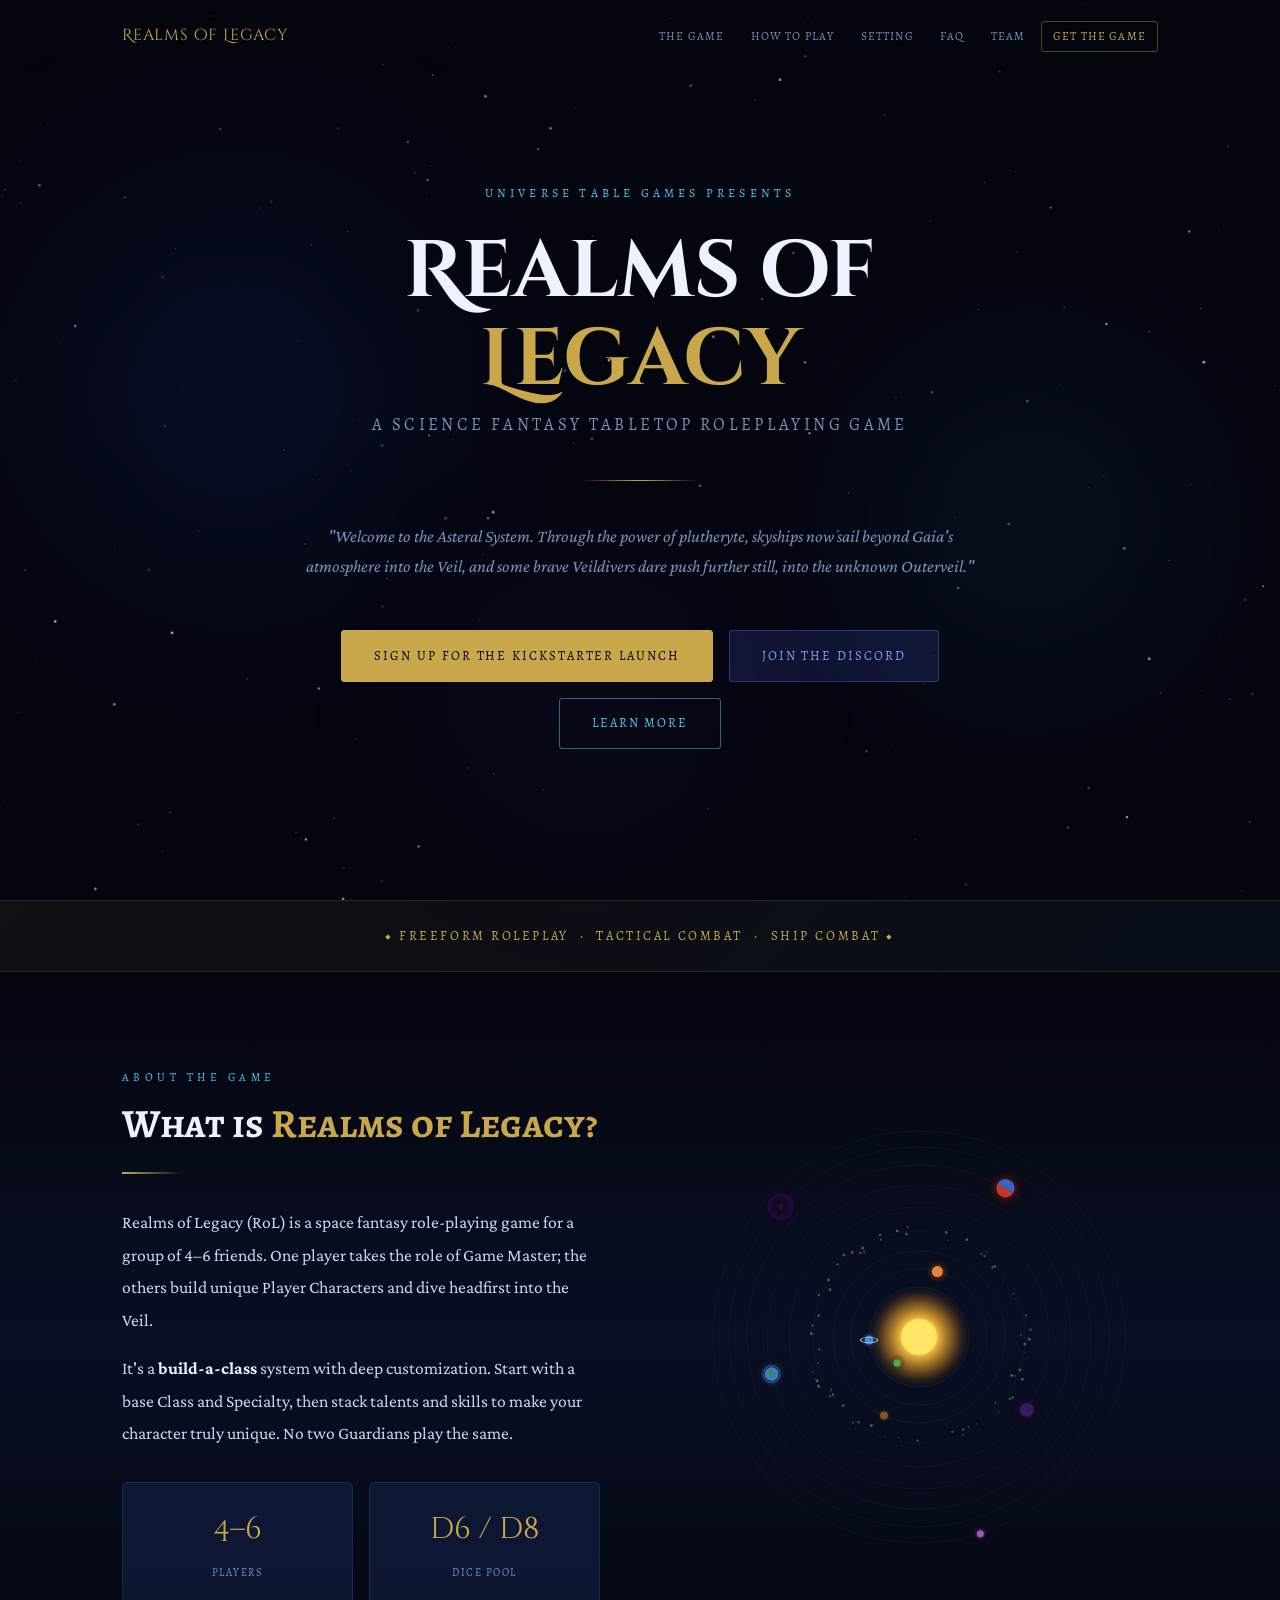
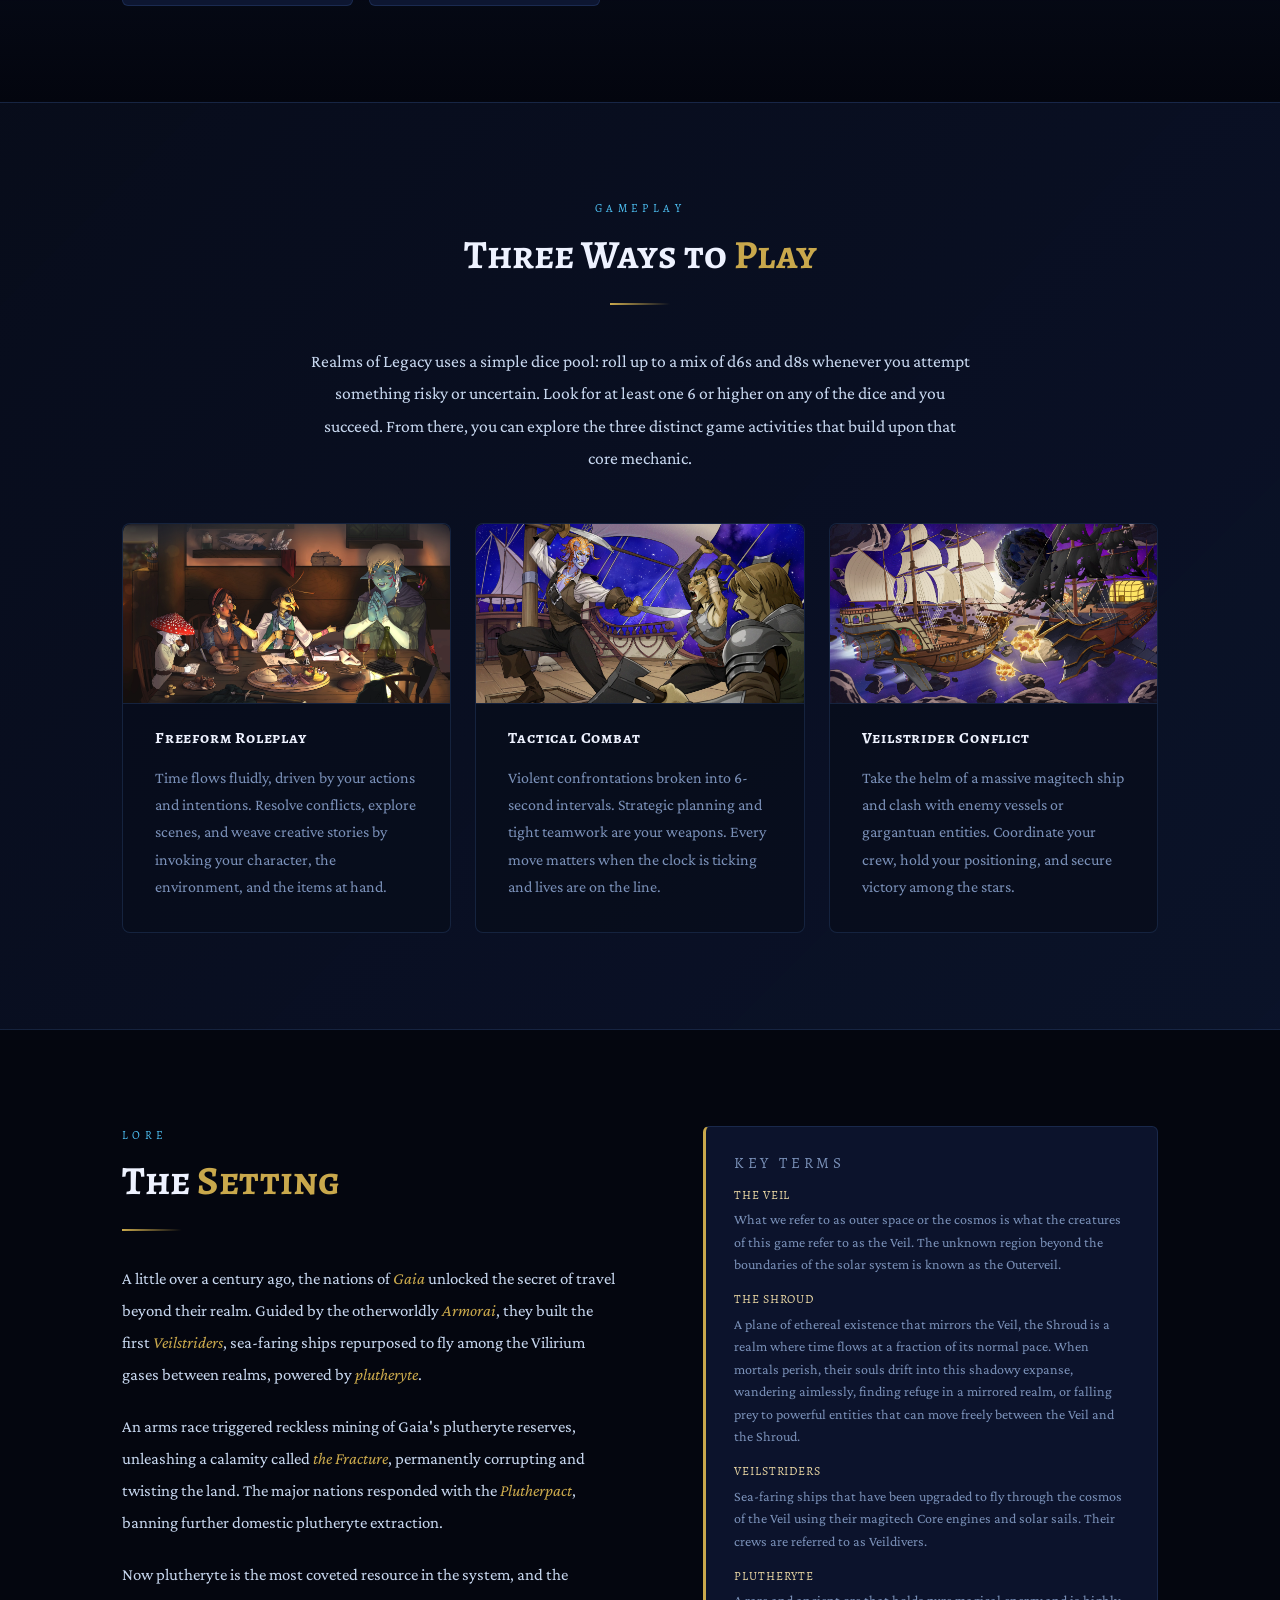
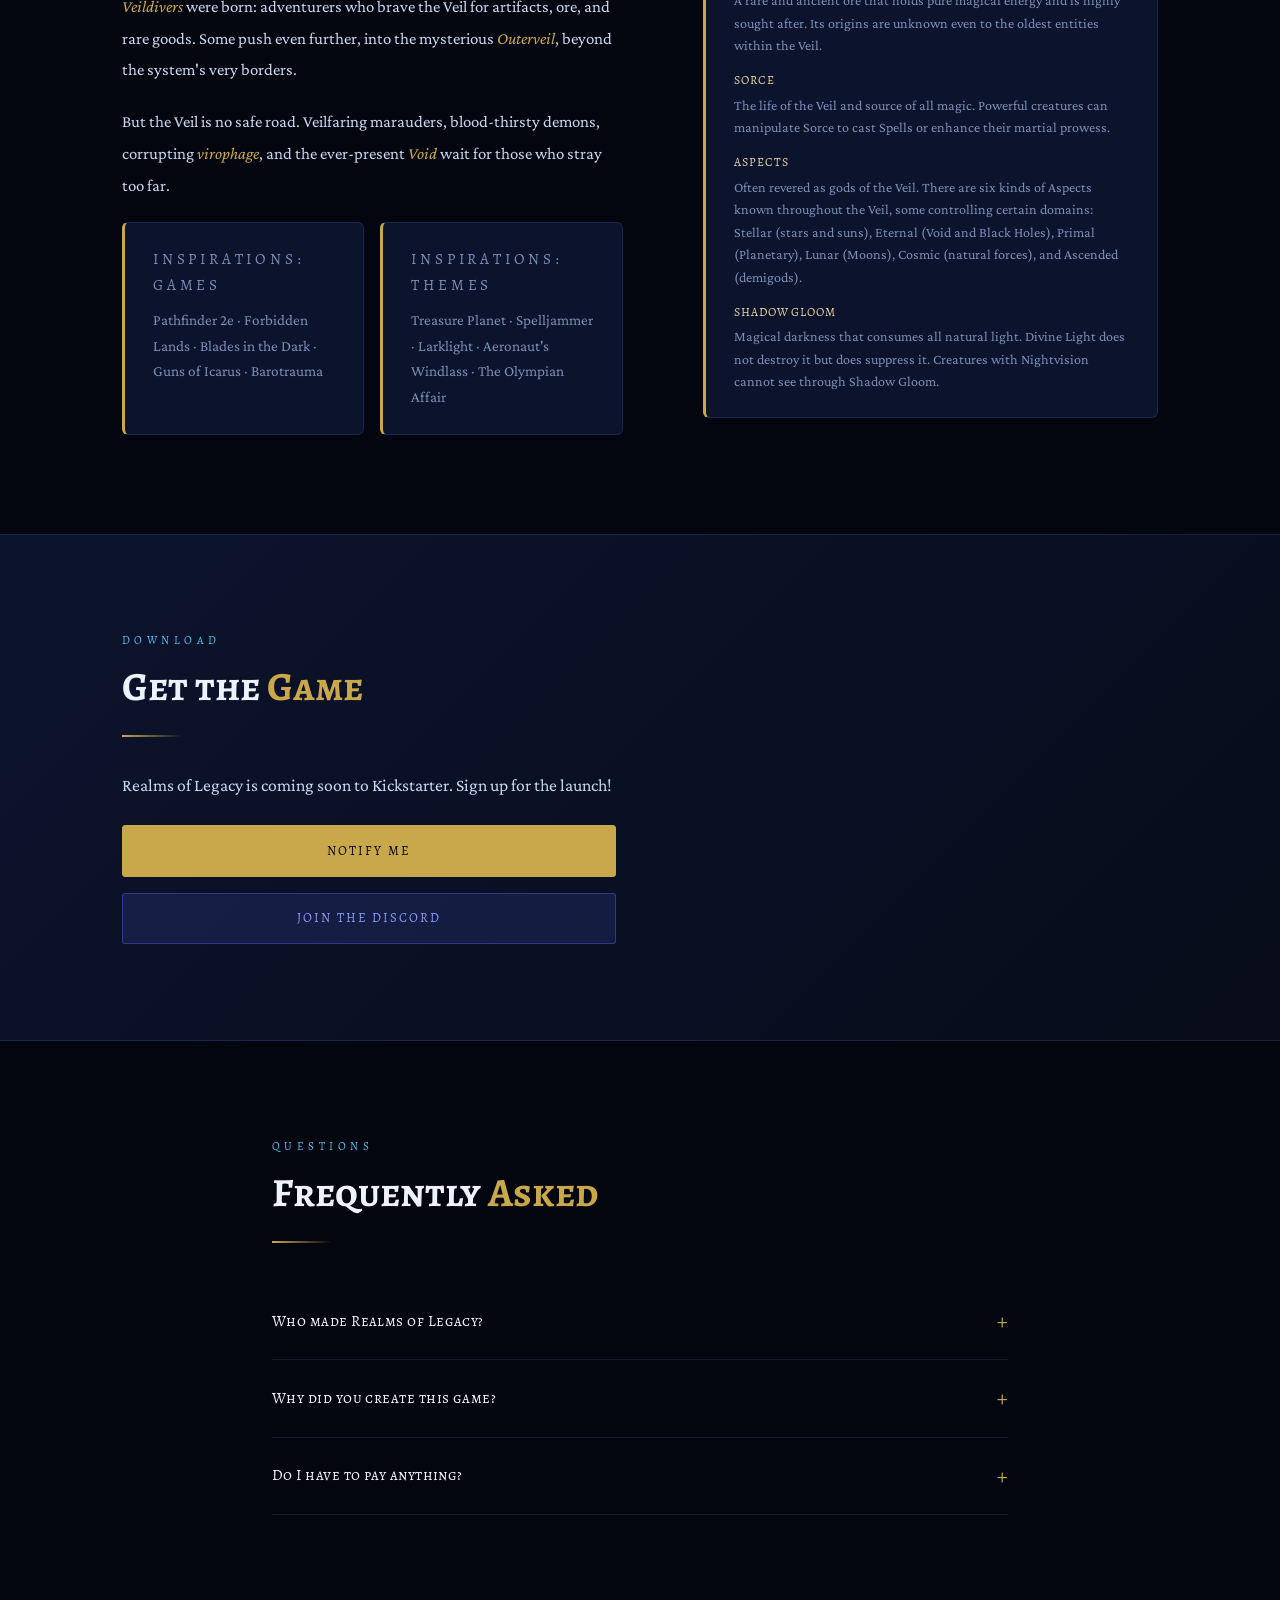
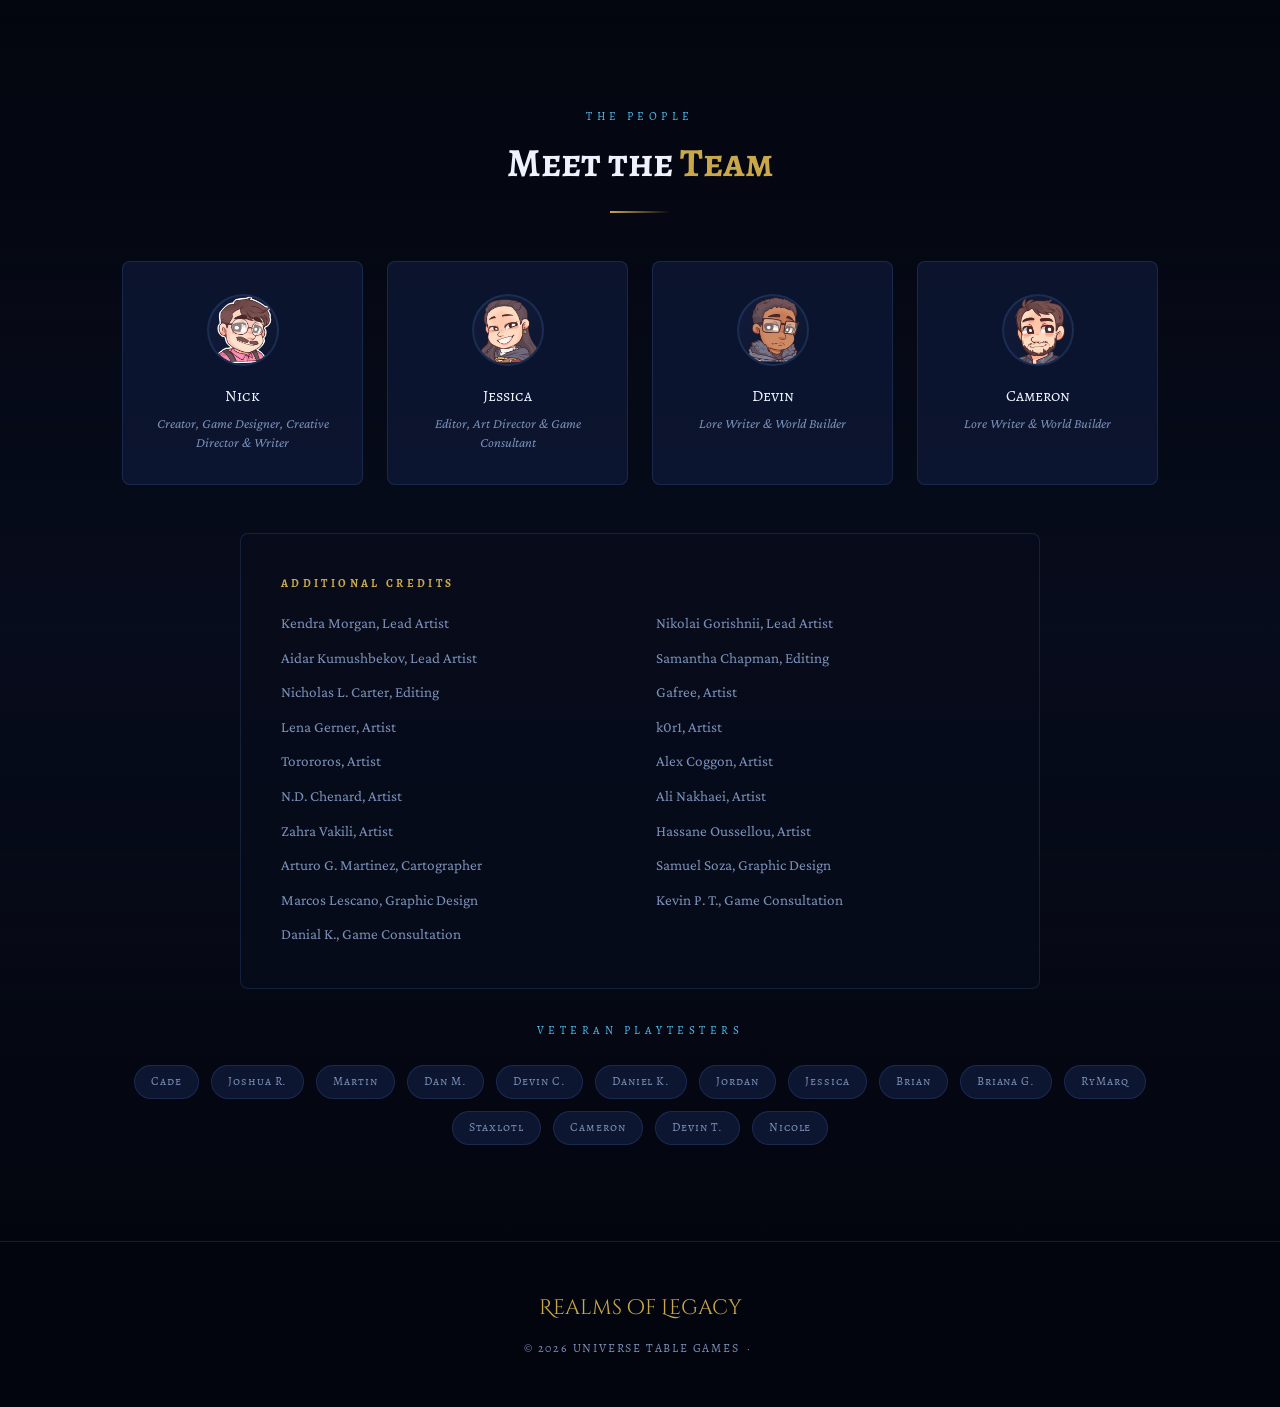
==== commit dc4deaf6: "Update index.html" ====
--- a/index.html
+++ b/index.html
@@ -32,15 +32,6 @@
         <li><a href="#setting">Setting</a></li>
         <li><a href="#faq">FAQ</a></li>
         <li><a href="#team">Team</a></li>
-        <li class="nav-dropdown">
-          <a href="#" class="nav-dropdown-toggle" onclick="toggleDropdown(event)">Online Tools ▾</a>
-          <ul class="nav-dropdown-menu">
-            <li><a href="https://playercharactercreator.realmsoflegacy.com/" target="_blank">Character Builder</a></li>
-            <li><a href="https://spellbook.realmsoflegacy.com/" target="_blank">Spellbook</a></li>
-            <li><a href="https://npcbuilder.realmsoflegacy.com/" target="_blank">NPC Tools</a></li>
-            <li><a href="bestiary.html">Bestiary</a></li>
-          </ul>
-        </li>
         <li class="nav-cta"><a href="https://www.kickstarter.com/projects/universetablegames/realms-of-legacy" target="_blank">Get the Game</a></li>
       </ul>
     </div>
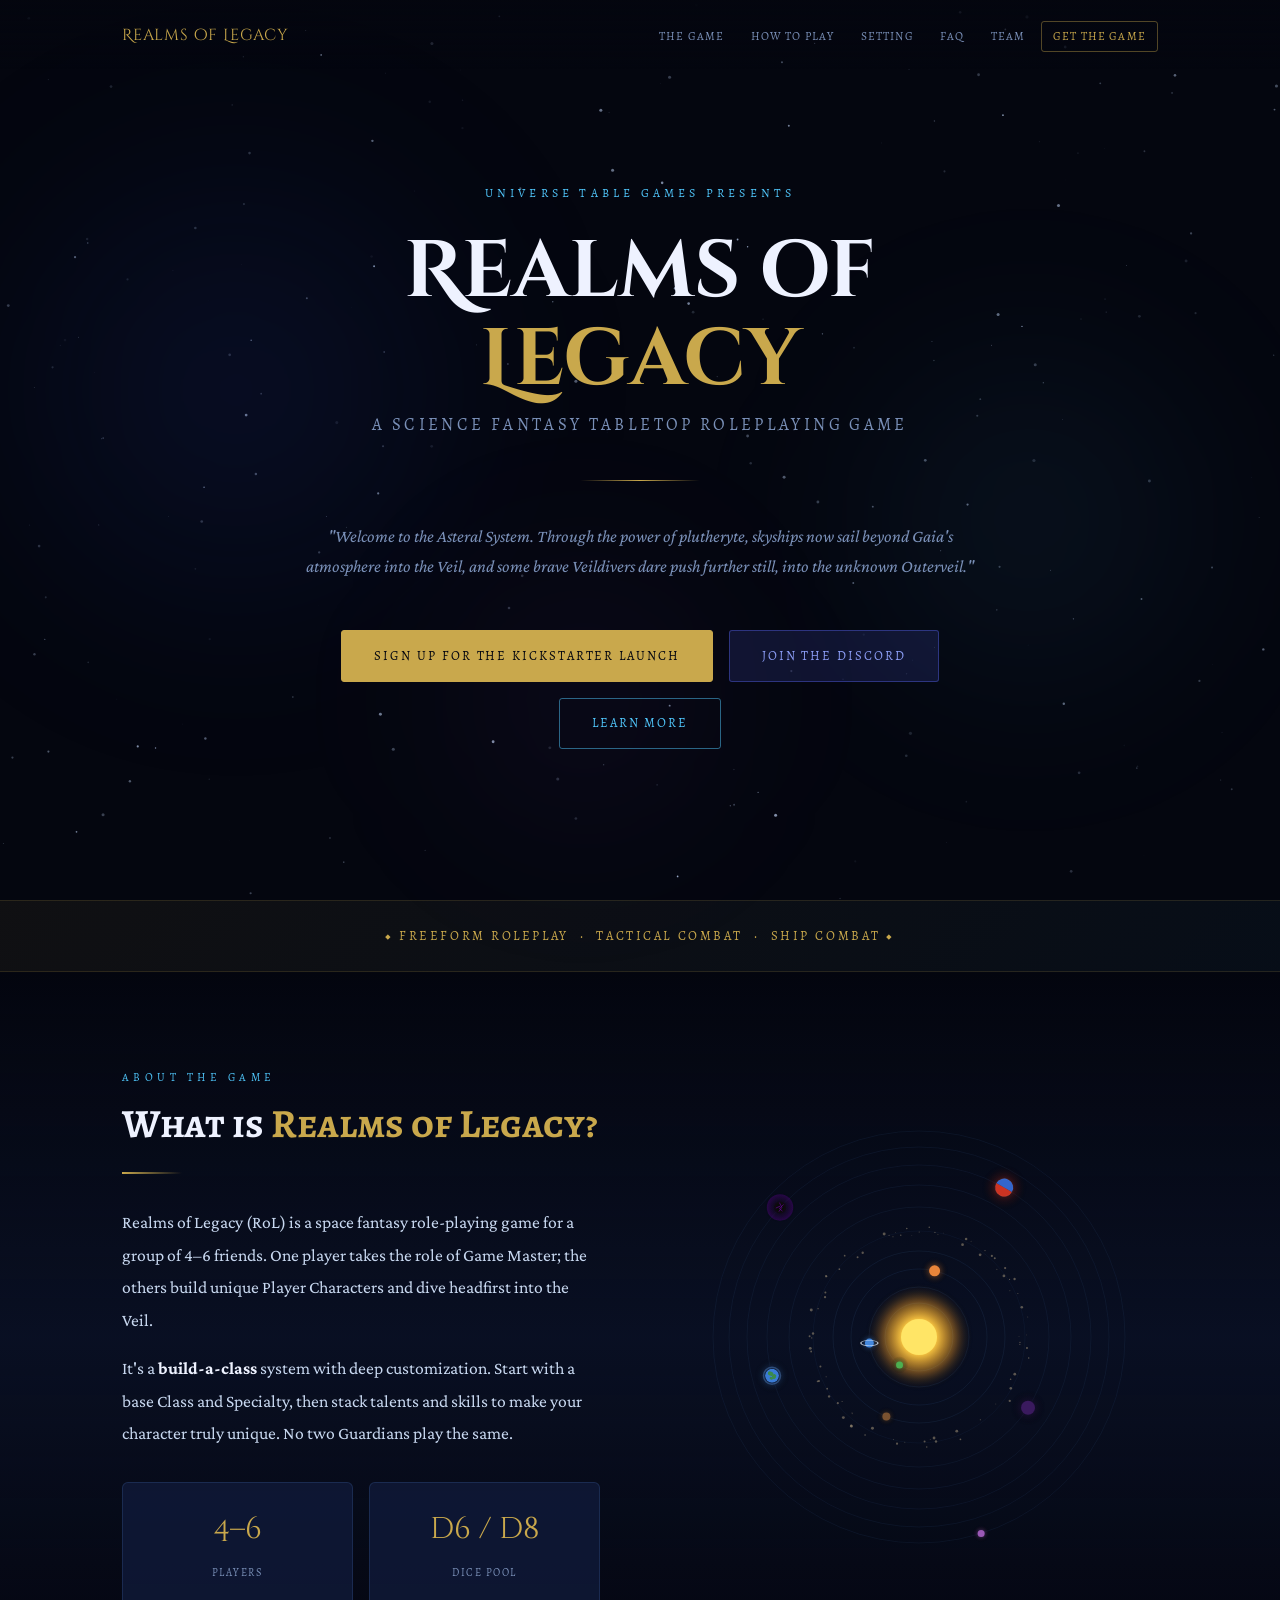
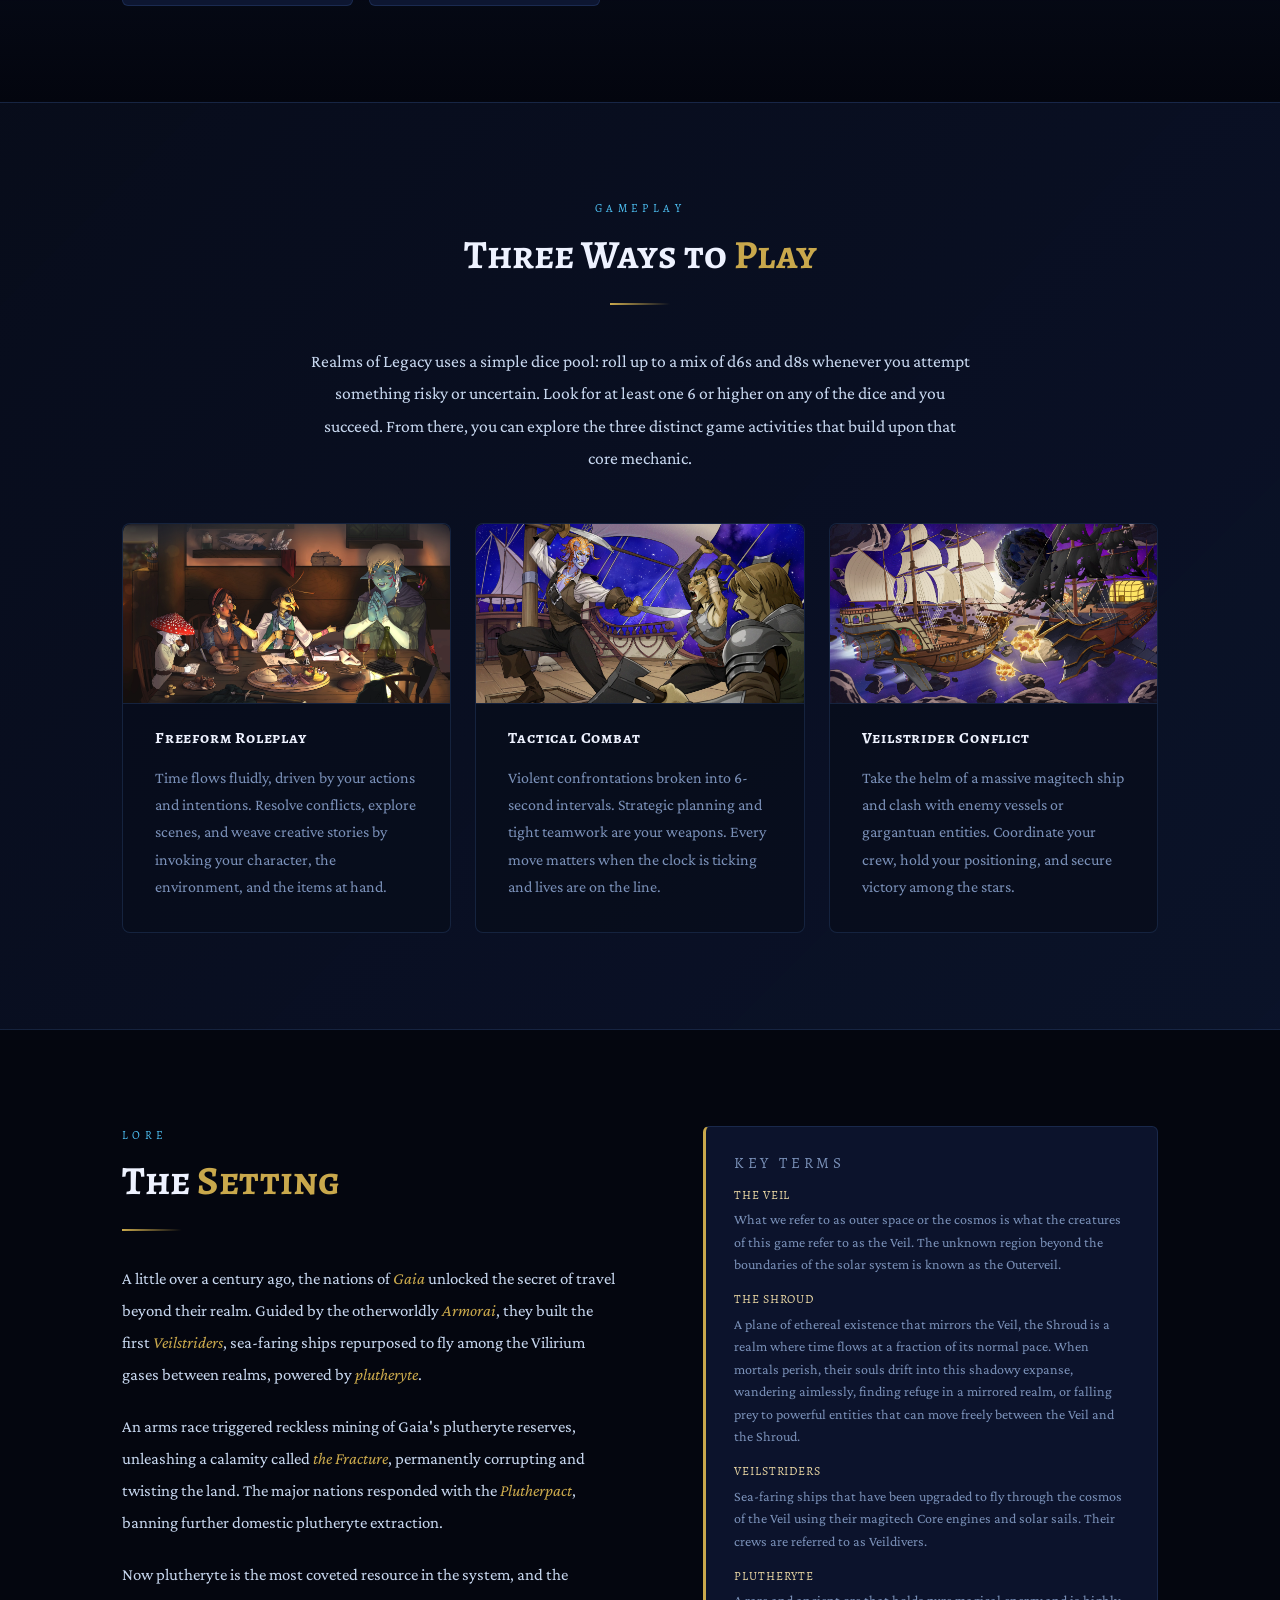
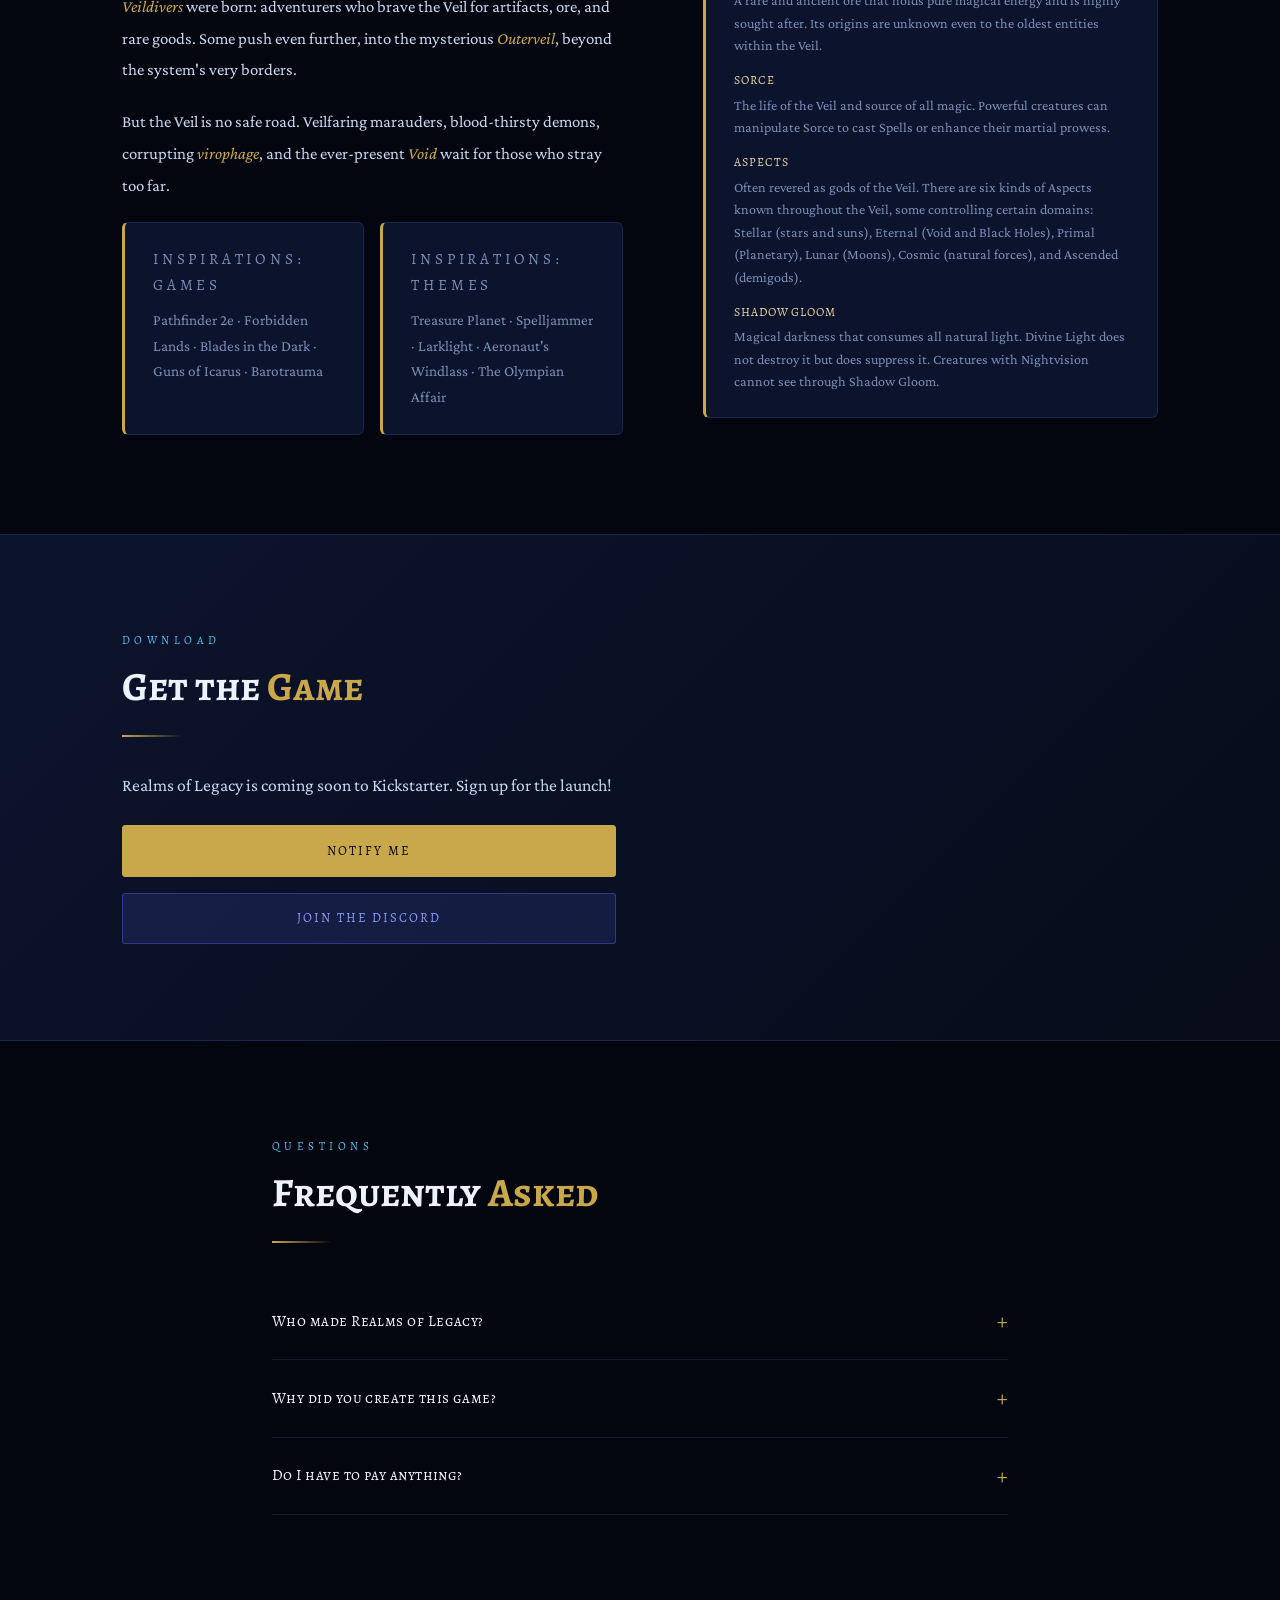
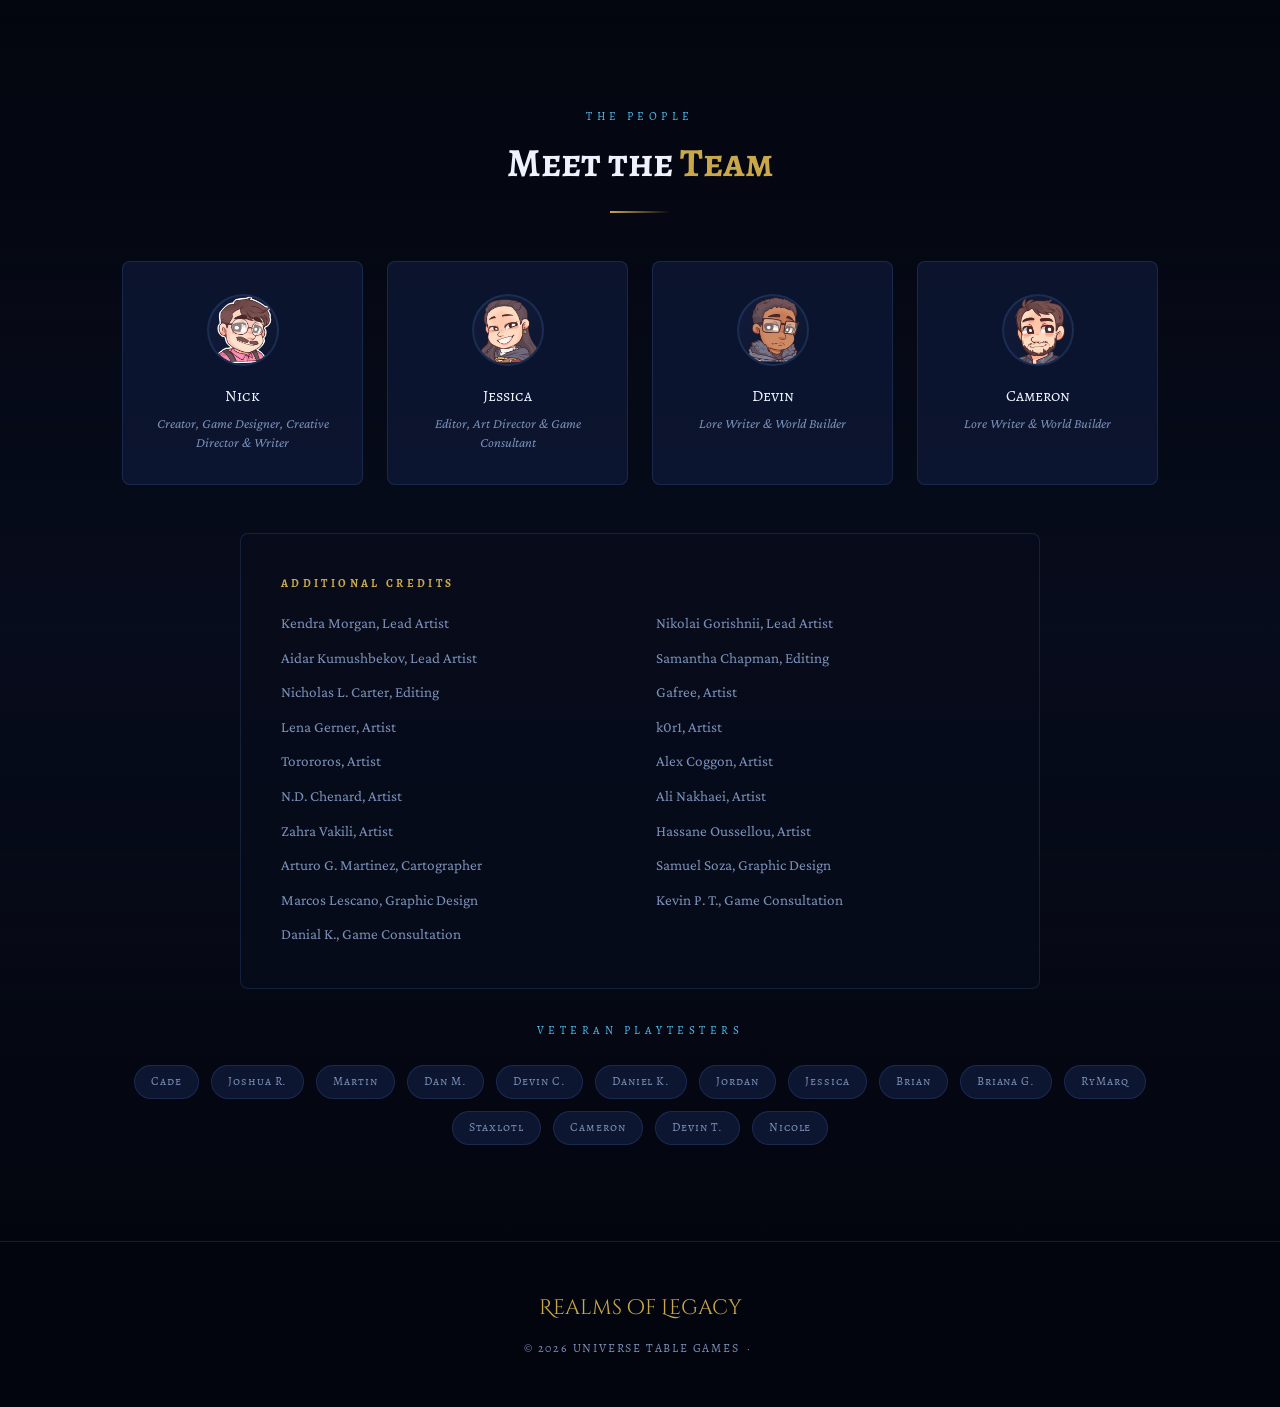
==== commit 24431387: "Update title for TTRPG from 'Science Fantasy' to 'Swashbuckling Space Fantasy'" ====
--- a/index.html
+++ b/index.html
@@ -3,7 +3,7 @@
 <head>
   <meta charset="UTF-8" />
   <meta name="viewport" content="width=device-width, initial-scale=1.0" />
-  <title>Realms of Legacy: A Science Fantasy TTRPG</title>
+  <title>Realms of Legacy: A Swashbuckling Space Fantasy TTRPG</title>
   <link rel="icon" href="images/favicon.svg" type="image/svg+xml" />
   <link rel="icon" href="images/favicon.ico" sizes="any" />
   <link rel="apple-touch-icon" href="images/apple-touch-icon.png" />
